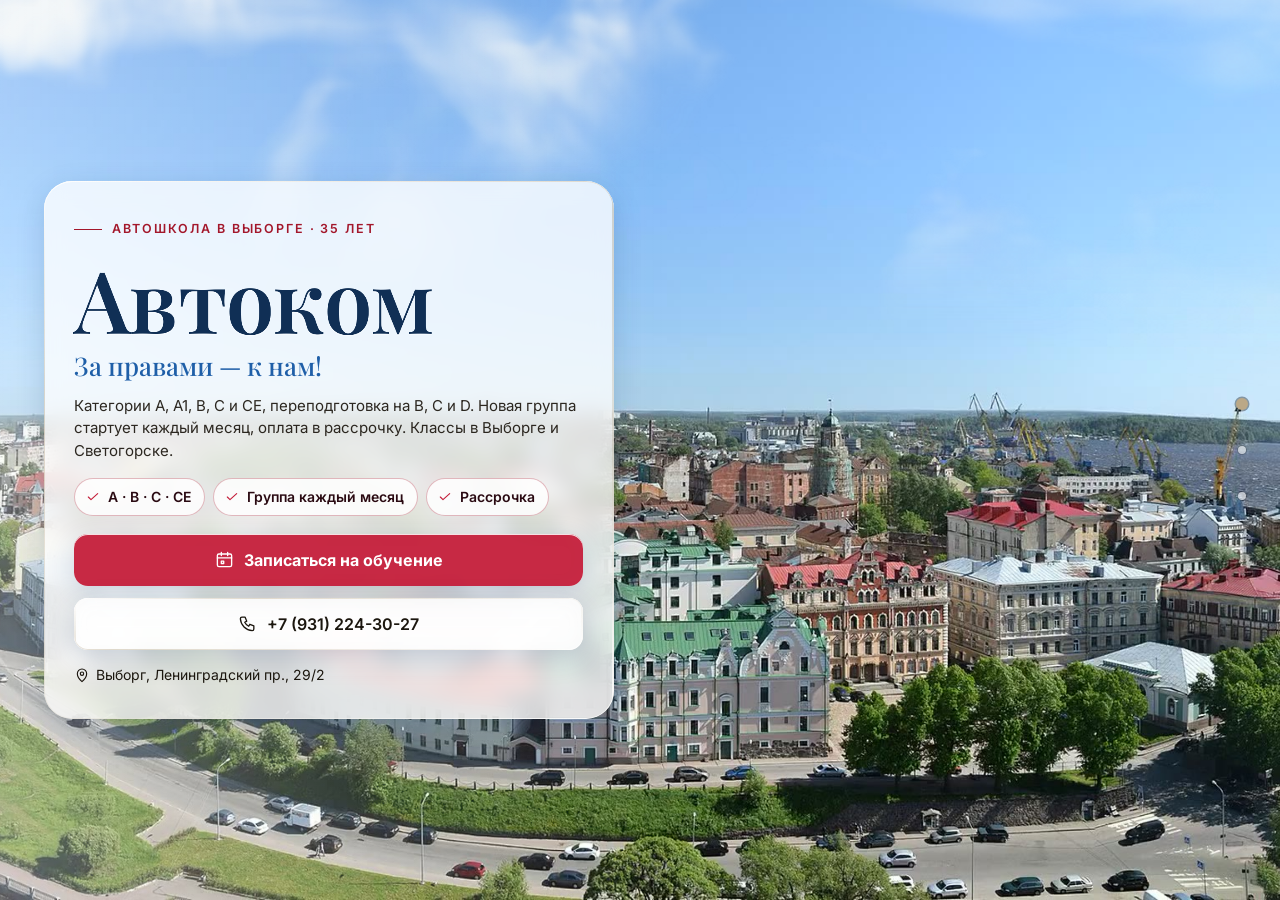
==== index.html @ f61b4cee "Автошкола «Автоком»: этап 1 — главная, цены, контакты (яркая версия)" ====
<!DOCTYPE html>
<html lang="ru" data-theme="light">
<head>
<meta charset="utf-8">
<meta name="viewport" content="width=device-width, initial-scale=1, viewport-fit=cover">
<title>Автошкола «Автоком» в Выборге — права категорий A, B, C, CE, Ленинградский пр., 29/2</title>
<meta name="description" content="Автошкола «Автоком», Выборг и Светогорск: категории A, A1, B, C, CE и переподготовка на B, C и D. Категория B — 40 500 ₽, механика или автомат. Новая группа каждый месяц, рассрочка. Телефон +7 (931) 224-30-27.">
<meta name="robots" content="noindex, nofollow, noarchive">
<meta name="geo.region" content="RU-SPE">
<meta name="geo.placename" content="Санкт-Петербург">
<meta name="geo.position" content="59.8944504;30.4585142">
<meta name="ICBM" content="59.8944504, 30.4585142">
<meta property="og:type" content="website">
<meta property="og:locale" content="ru_RU">
<meta property="og:site_name" content="Автошкола «Автоком»">
<meta property="og:title" content="Автошкола «Автоком» в Выборге — права категорий A, B, C, CE, Ленинградский пр., 29/2">
<meta property="og:description" content="Автошкола «Автоком», Выборг и Светогорск: категории A, A1, B, C, CE и переподготовка на B, C и D. Категория B — 40 500 ₽, механика или автомат. Новая группа каждый месяц, рассрочка. Телефон +7 (931) 224-30-27.">
<meta name="twitter:card" content="summary_large_image">
<meta name="twitter:title" content="Автошкола «Автоком» в Выборге — права категорий A, B, C, CE, Ленинградский пр., 29/2">
<meta name="twitter:description" content="Автошкола «Автоком», Выборг и Светогорск: категории A, A1, B, C, CE и переподготовка на B, C и D. Категория B — 40 500 ₽, механика или автомат. Новая группа каждый месяц, рассрочка. Телефон +7 (931) 224-30-27.">
<meta name="theme-color" content="#fff2f4">
<link rel="icon" href="data:image/svg+xml,%3Csvg%20xmlns%3D%22http%3A//www.w3.org/2000/svg%22%20viewBox%3D%220%200%2064%2064%22%3E%3Crect%20width%3D%2264%22%20height%3D%2264%22%20rx%3D%2214%22%20fill%3D%22%231f5fa8%22/%3E%3Ccircle%20cx%3D%2232%22%20cy%3D%2232%22%20r%3D%2217%22%20fill%3D%22none%22%20stroke%3D%22%23fff%22%20stroke-width%3D%225%22/%3E%3Ccircle%20cx%3D%2232%22%20cy%3D%2232%22%20r%3D%225%22%20fill%3D%22%23ffc54d%22/%3E%3C/svg%3E">
<script>document.documentElement.classList.add('js');try{var _i=parseInt(localStorage.getItem('nb_fs2'),10),_f=[1,1.15,1.3,1.5][_i];if(_f)document.documentElement.style.setProperty('--fs',_f)}catch(e){}</script>
<style id="hero-timing">:root{--hero-d:1.2s}</style>
<link rel="preload" as="image" href="img/hero-poster.jpg" fetchpriority="high">
<!-- шрифты лежат внутри сайта: Google Fonts у российской аудитории режется -->
<style>
@font-face{font-family:'Inter';font-style:normal;font-weight:400;font-display:swap;src:url(assets/fonts/inter-400-cyrillic-ext.woff2) format('woff2');unicode-range:U+0460-052F, U+1C80-1C8A, U+20B4, U+2DE0-2DFF, U+A640-A69F, U+FE2E-FE2F}
@font-face{font-family:'Inter';font-style:normal;font-weight:400;font-display:swap;src:url(assets/fonts/inter-400-cyrillic.woff2) format('woff2');unicode-range:U+0301, U+0400-045F, U+0490-0491, U+04B0-04B1, U+2116}
@font-face{font-family:'Inter';font-style:normal;font-weight:400;font-display:swap;src:url(assets/fonts/inter-400-latin-ext.woff2) format('woff2');unicode-range:U+0100-02BA, U+02BD-02C5, U+02C7-02CC, U+02CE-02D7, U+02DD-02FF, U+0304, U+0308, U+0329, U+1D00-1DBF, U+1E00-1E9F, U+1EF2-1EFF, U+2020, U+20A0-20AB, U+20AD-20C0, U+2113, U+2C60-2C7F, U+A720-A7FF}
@font-face{font-family:'Inter';font-style:normal;font-weight:400;font-display:swap;src:url(assets/fonts/inter-400-latin.woff2) format('woff2');unicode-range:U+0000-00FF, U+0131, U+0152-0153, U+02BB-02BC, U+02C6, U+02DA, U+02DC, U+0304, U+0308, U+0329, U+2000-206F, U+20AC, U+2122, U+2191, U+2193, U+2212, U+2215, U+FEFF, U+FFFD}
@font-face{font-family:'Inter';font-style:normal;font-weight:500;font-display:swap;src:url(assets/fonts/inter-500-cyrillic-ext.woff2) format('woff2');unicode-range:U+0460-052F, U+1C80-1C8A, U+20B4, U+2DE0-2DFF, U+A640-A69F, U+FE2E-FE2F}
@font-face{font-family:'Inter';font-style:normal;font-weight:500;font-display:swap;src:url(assets/fonts/inter-500-cyrillic.woff2) format('woff2');unicode-range:U+0301, U+0400-045F, U+0490-0491, U+04B0-04B1, U+2116}
@font-face{font-family:'Inter';font-style:normal;font-weight:500;font-display:swap;src:url(assets/fonts/inter-500-latin-ext.woff2) format('woff2');unicode-range:U+0100-02BA, U+02BD-02C5, U+02C7-02CC, U+02CE-02D7, U+02DD-02FF, U+0304, U+0308, U+0329, U+1D00-1DBF, U+1E00-1E9F, U+1EF2-1EFF, U+2020, U+20A0-20AB, U+20AD-20C0, U+2113, U+2C60-2C7F, U+A720-A7FF}
@font-face{font-family:'Inter';font-style:normal;font-weight:500;font-display:swap;src:url(assets/fonts/inter-500-latin.woff2) format('woff2');unicode-range:U+0000-00FF, U+0131, U+0152-0153, U+02BB-02BC, U+02C6, U+02DA, U+02DC, U+0304, U+0308, U+0329, U+2000-206F, U+20AC, U+2122, U+2191, U+2193, U+2212, U+2215, U+FEFF, U+FFFD}
@font-face{font-family:'Inter';font-style:normal;font-weight:600;font-display:swap;src:url(assets/fonts/inter-600-cyrillic-ext.woff2) format('woff2');unicode-range:U+0460-052F, U+1C80-1C8A, U+20B4, U+2DE0-2DFF, U+A640-A69F, U+FE2E-FE2F}
@font-face{font-family:'Inter';font-style:normal;font-weight:600;font-display:swap;src:url(assets/fonts/inter-600-cyrillic.woff2) format('woff2');unicode-range:U+0301, U+0400-045F, U+0490-0491, U+04B0-04B1, U+2116}
@font-face{font-family:'Inter';font-style:normal;font-weight:600;font-display:swap;src:url(assets/fonts/inter-600-latin-ext.woff2) format('woff2');unicode-range:U+0100-02BA, U+02BD-02C5, U+02C7-02CC, U+02CE-02D7, U+02DD-02FF, U+0304, U+0308, U+0329, U+1D00-1DBF, U+1E00-1E9F, U+1EF2-1EFF, U+2020, U+20A0-20AB, U+20AD-20C0, U+2113, U+2C60-2C7F, U+A720-A7FF}
@font-face{font-family:'Inter';font-style:normal;font-weight:600;font-display:swap;src:url(assets/fonts/inter-600-latin.woff2) format('woff2');unicode-range:U+0000-00FF, U+0131, U+0152-0153, U+02BB-02BC, U+02C6, U+02DA, U+02DC, U+0304, U+0308, U+0329, U+2000-206F, U+20AC, U+2122, U+2191, U+2193, U+2212, U+2215, U+FEFF, U+FFFD}
@font-face{font-family:'Inter';font-style:normal;font-weight:700;font-display:swap;src:url(assets/fonts/inter-700-cyrillic-ext.woff2) format('woff2');unicode-range:U+0460-052F, U+1C80-1C8A, U+20B4, U+2DE0-2DFF, U+A640-A69F, U+FE2E-FE2F}
@font-face{font-family:'Inter';font-style:normal;font-weight:700;font-display:swap;src:url(assets/fonts/inter-700-cyrillic.woff2) format('woff2');unicode-range:U+0301, U+0400-045F, U+0490-0491, U+04B0-04B1, U+2116}
@font-face{font-family:'Inter';font-style:normal;font-weight:700;font-display:swap;src:url(assets/fonts/inter-700-latin-ext.woff2) format('woff2');unicode-range:U+0100-02BA, U+02BD-02C5, U+02C7-02CC, U+02CE-02D7, U+02DD-02FF, U+0304, U+0308, U+0329, U+1D00-1DBF, U+1E00-1E9F, U+1EF2-1EFF, U+2020, U+20A0-20AB, U+20AD-20C0, U+2113, U+2C60-2C7F, U+A720-A7FF}
@font-face{font-family:'Inter';font-style:normal;font-weight:700;font-display:swap;src:url(assets/fonts/inter-700-latin.woff2) format('woff2');unicode-range:U+0000-00FF, U+0131, U+0152-0153, U+02BB-02BC, U+02C6, U+02DA, U+02DC, U+0304, U+0308, U+0329, U+2000-206F, U+20AC, U+2122, U+2191, U+2193, U+2212, U+2215, U+FEFF, U+FFFD}
@font-face{font-family:'Playfair Display';font-style:normal;font-weight:500;font-display:swap;src:url(assets/fonts/playfair-display-500-cyrillic.woff2) format('woff2');unicode-range:U+0301, U+0400-045F, U+0490-0491, U+04B0-04B1, U+2116}
@font-face{font-family:'Playfair Display';font-style:normal;font-weight:500;font-display:swap;src:url(assets/fonts/playfair-display-500-latin-ext.woff2) format('woff2');unicode-range:U+0100-02BA, U+02BD-02C5, U+02C7-02CC, U+02CE-02D7, U+02DD-02FF, U+0304, U+0308, U+0329, U+1D00-1DBF, U+1E00-1E9F, U+1EF2-1EFF, U+2020, U+20A0-20AB, U+20AD-20C0, U+2113, U+2C60-2C7F, U+A720-A7FF}
@font-face{font-family:'Playfair Display';font-style:normal;font-weight:500;font-display:swap;src:url(assets/fonts/playfair-display-500-latin.woff2) format('woff2');unicode-range:U+0000-00FF, U+0131, U+0152-0153, U+02BB-02BC, U+02C6, U+02DA, U+02DC, U+0304, U+0308, U+0329, U+2000-206F, U+20AC, U+2122, U+2191, U+2193, U+2212, U+2215, U+FEFF, U+FFFD}
@font-face{font-family:'Playfair Display';font-style:normal;font-weight:600;font-display:swap;src:url(assets/fonts/playfair-display-600-cyrillic.woff2) format('woff2');unicode-range:U+0301, U+0400-045F, U+0490-0491, U+04B0-04B1, U+2116}
@font-face{font-family:'Playfair Display';font-style:normal;font-weight:600;font-display:swap;src:url(assets/fonts/playfair-display-600-latin-ext.woff2) format('woff2');unicode-range:U+0100-02BA, U+02BD-02C5, U+02C7-02CC, U+02CE-02D7, U+02DD-02FF, U+0304, U+0308, U+0329, U+1D00-1DBF, U+1E00-1E9F, U+1EF2-1EFF, U+2020, U+20A0-20AB, U+20AD-20C0, U+2113, U+2C60-2C7F, U+A720-A7FF}
@font-face{font-family:'Playfair Display';font-style:normal;font-weight:600;font-display:swap;src:url(assets/fonts/playfair-display-600-latin.woff2) format('woff2');unicode-range:U+0000-00FF, U+0131, U+0152-0153, U+02BB-02BC, U+02C6, U+02DA, U+02DC, U+0304, U+0308, U+0329, U+2000-206F, U+20AC, U+2122, U+2191, U+2193, U+2212, U+2215, U+FEFF, U+FFFD}
/* ===== Notary site — generator stylesheet (light warm base, dark theme by toggle) ===== */
:root{
  --p100:#665230; --p90:#97825e; --p80:#bba887; --p70:#c2b9a9; --p50:#dad5ce; --p40:#e0dedb;
  --p30:#eeece9; --p20:#f1f1f0; --p10:#f8f8f8; --n100:#0e0f11; --n90:#3c404b; --n10:#fff;

  --bg:var(--p10); --bg2:var(--p20); --bg3:var(--p30); --card:var(--n10); --text:var(--n100); --muted:var(--n90);
  --line:var(--p50); --line2:var(--p40); --accent:var(--p90); --accent-d:var(--p100); --accent-l:var(--p80); --accent-soft:var(--p30);
  --on-accent:#fff; --shadow:0 1px 10px rgba(51,51,51,.10); --shadow-lg:0 12px 40px rgba(30,24,10,.14);
  --hero-ov1:rgba(14,15,17,.72); --hero-ov2:rgba(14,15,17,.30); --sec-ov:rgba(248,248,248,.72);
  --ok:#2e8b57; --bad:#b4453b;
  /* те же цвета составляющими: rgba() понимают все браузеры, color-mix() — нет */
  --bg-rgb:248,248,248; --card-rgb:255,255,255; --accent-rgb:151,130,94; --ok-rgb:46,139,87;

  --zc:var(--fs); --fs:1; --vwu:calc(1vw / var(--fs)); --vhu:calc(1vh / var(--fs));   /* масштаб текста (А−/А+) и «честные» vw/vh под ним */
  --hdr-h:68px; --bar-h:70px; --vh:calc(100*var(--vhu)); --gap:24px; --radius:14px; --radius-s:10px;
  --font:"Inter",Tahoma,Arial,sans-serif; --serif:"Playfair Display",Georgia,"Times New Roman",serif;
  --ease:cubic-bezier(.65,.05,.36,1); --speed:520ms;
}
html[data-theme="dark"]{
  --bg:#17150f; --bg2:#1d1a13; --bg3:#252117; --card:#221e15; --text:#f1ebdf; --muted:#b9ae98;
  --line:#3a3325; --line2:#2f2a1e; --accent:#c9b17f; --accent-d:#e0cf9f; --accent-l:#8d7b58; --accent-soft:#2a251a;
  --on-accent:#17150f; --shadow:0 1px 12px rgba(0,0,0,.45); --shadow-lg:0 14px 40px rgba(0,0,0,.55);
  --hero-ov1:rgba(10,9,6,.80); --hero-ov2:rgba(10,9,6,.40); --sec-ov:rgba(16,15,12,.76);
  --bg-rgb:23,21,15; --card-rgb:34,30,21; --accent-rgb:201,177,127;
}

*,*::before,*::after{box-sizing:border-box}
/* А−/А+: весь сайт — шапка, плашки, меню, формы, окна — растёт пропорционально, как при увеличении масштаба в браузере */
html{-webkit-text-size-adjust:100%;scroll-behavior:auto;zoom:var(--fs,1)}
html,body{height:100%;margin:0;overflow:hidden;background:var(--bg);color:var(--text);
  font-family:var(--font);font-size:16px;line-height:1.55;-webkit-font-smoothing:antialiased}
body{overscroll-behavior:none;position:relative}
a{color:inherit;text-decoration:none}
img{display:block;max-width:100%}
button{font:inherit;color:inherit;background:none;border:0;padding:0;cursor:pointer}
input,select,textarea{font:inherit;color:inherit}
h1,h2,h3,h4,p{margin:0}
ul{margin:0;padding:0;list-style:none}
svg{display:block}
.ico{width:22px;height:22px;stroke:currentColor;fill:none;stroke-width:1.7;stroke-linecap:round;stroke-linejoin:round;flex:none}
.vh{position:absolute!important;width:1px;height:1px;overflow:hidden;clip:rect(0 0 0 0);white-space:nowrap}

/* ---------- typography helpers ---------- */
.kicker{display:inline-flex;align-items:center;gap:10px;font-size:13px;font-weight:600;letter-spacing:.14em;text-transform:uppercase;color:var(--accent)}
.kicker::before{content:"";width:28px;height:1px;background:var(--accent)}
.h2{font-size:clamp(26px,calc(3.2*var(--vwu,1vw)),40px);font-weight:600;letter-spacing:-.02em;line-height:1.12;margin-top:10px}
.lead{color:var(--muted);font-size:17px;max-width:640px;margin-top:12px}
.sec-head{margin-bottom:28px}
#contacts .sec-head{margin-bottom:18px}

/* ---------- buttons ---------- */
.btn{display:inline-flex;align-items:center;justify-content:center;gap:10px;min-height:48px;padding:0 22px;border-radius:999px;
  font-weight:600;font-size:15px;line-height:1;border:1.5px solid transparent;transition:background .25s,color .25s,border-color .25s,transform .2s,box-shadow .25s;white-space:nowrap}
.btn:active{transform:translateY(1px)}
.btn-primary{background:var(--accent-d);color:var(--on-accent);border-color:var(--accent-d)}
.btn-primary:hover{background:var(--accent);border-color:var(--accent);color:#fff}
html[data-theme="dark"] .btn-primary:hover{color:#17150f}
.btn-ghost{border-color:var(--line);color:var(--text);background:var(--card)}
.btn-ghost:hover{border-color:var(--accent);color:var(--accent-d)}
.btn-light{background:rgba(255,255,255,.14);color:#fff;border-color:rgba(255,255,255,.55);backdrop-filter:blur(6px)}
.btn-light:hover{background:#fff;color:var(--n100)}
.btn-white{background:#fff;color:var(--n100);border-color:#fff}
.btn-white:hover{background:var(--p30);border-color:var(--p30)}
.btn .ico{width:18px;height:18px}
.btn-sm{min-height:44px;padding:0 16px;font-size:14px}

/* ---------- header ---------- */
.hdr{position:fixed;top:0;left:0;right:0;height:var(--hdr-h);z-index:200;display:flex;align-items:center;
  zoom:calc(1 / var(--zc,1)); --vwu:1vw; --vhu:1vh;   /* А−/А+ шапку не трогают: она всегда как при 100 % (страница в zoom, шапка — встречный zoom) */
  background:rgba(var(--bg-rgb),.88);backdrop-filter:blur(12px);-webkit-backdrop-filter:blur(12px);
  border-bottom:1px solid var(--line2);transition:background .3s}
.hdr-in{width:100%;max-width:1280px;margin:0 auto;padding:0 28px;display:flex;align-items:center;gap:24px}
.brand{display:flex;align-items:center;gap:12px;min-width:0;min-height:44px}
.mono-img{object-fit:contain;background:#fff;padding:2px;box-sizing:border-box}
.mono{width:42px;height:42px;border-radius:12px;background:var(--accent-d);color:var(--on-accent);display:grid;place-items:center;
  font-family:var(--serif);font-size:20px;font-weight:600;flex:none;letter-spacing:.02em}
.brand-t{display:flex;flex-direction:column;line-height:1.15;min-width:0}
.brand-n{font-weight:600;font-size:15px;white-space:nowrap;overflow:hidden;text-overflow:ellipsis}
.brand-s{font-size:13px;color:var(--muted);white-space:nowrap;overflow:hidden;text-overflow:ellipsis}
.nav{display:flex;align-items:center;gap:4px;margin-left:auto}
.nav > li{position:relative}
.nav-a{display:inline-flex;align-items:center;gap:6px;min-height:44px;padding:10px 12px;border-radius:8px;font-size:14px;font-weight:500;color:var(--text);opacity:.8;transition:opacity .2s,background .2s}
.nav-a:hover,.nav-a.cur,.nav > li.open > .nav-a{opacity:1;background:var(--bg3)}
.nav-a .chev{width:14px;height:14px;transition:transform .25s}
.nav > li.open > .nav-a .chev{transform:rotate(180deg)}
.hdr-tools{display:flex;align-items:center;gap:6px;margin-left:8px}
.tool{width:44px;height:44px;border-radius:10px;display:grid;place-items:center;color:var(--text);opacity:.8;transition:background .2s,opacity .2s}
.tool:hover{background:var(--bg3);opacity:1}
.tool .ico{width:20px;height:20px}
.tool-lang{width:auto;padding:0 10px;gap:6px;font-size:13px;font-weight:600;letter-spacing:.04em;display:flex;align-items:center}
.lang-wrap{position:relative}
.lang-dd{position:absolute;right:0;top:calc(100% + 8px);background:var(--card);border:1px solid var(--line);border-radius:12px;box-shadow:var(--shadow-lg);
  padding:6px;min-width:190px;display:none;z-index:210}
.lang-wrap.open .lang-dd{display:block}
.lang-dd button,.lang-dd a{display:flex;width:100%;align-items:center;gap:10px;min-height:44px;padding:9px 12px;border-radius:8px;font-size:14px;text-align:left}
.lang-dd button:hover,.lang-dd a:hover{background:var(--bg3)}
.lang-dd button.cur,.lang-dd a.cur{color:var(--accent-d);font-weight:600}
.lang-dd b{font-size:13px;letter-spacing:.08em;width:26px;color:var(--muted)}
.hdr-book{margin-left:4px}
.burger{display:none}
.moon,.sun{display:none}
html[data-theme="dark"] .sun{display:block}
html:not([data-theme="dark"]) .moon{display:block}

/* mega menu */
.mega{position:absolute;left:50%;top:calc(100% + 10px);transform:translateX(-50%);width:min(980px,calc(calc(100*var(--vwu,1vw)) - 40px));
  background:var(--card);border:1px solid var(--line);border-radius:16px;box-shadow:var(--shadow-lg);padding:20px;display:none;z-index:210}
.nav > li.open > .mega{display:block}
.mega-head{display:flex;justify-content:space-between;align-items:baseline;gap:16px;padding:0 6px 14px;border-bottom:1px solid var(--line2);margin-bottom:12px}
.mega-head b{font-size:14px}
.mega-head span{font-size:13px;color:var(--muted)}
.mega-grid{display:grid;grid-template-columns:repeat(2,1fr);gap:4px}
.mega-it{display:flex;gap:12px;align-items:flex-start;padding:10px 12px;border-radius:10px;text-align:left;width:100%;transition:background .2s}
.mega-it:hover{background:var(--bg3)}
.mega-it .cic{width:38px;height:38px;border-radius:10px;background:var(--accent-soft);color:var(--accent-d);display:grid;place-items:center;flex:none}
.mega-it .cic .ico{width:20px;height:20px}
.mega-it b{display:block;font-size:14px;font-weight:600}
.mega-it small{display:block;font-size:13px;color:var(--muted);line-height:1.35;margin-top:2px}
.mega-it em{font-style:normal;font-size:13px;color:var(--accent);margin-top:3px;display:block}

/* mobile menu */
.mmenu{position:fixed;top:calc(var(--hdr-h) / var(--zc,1));left:0;right:0;bottom:var(--bar-h);z-index:190;background:var(--bg);overflow-y:auto;padding:14px 18px 30px;display:none}
.mmenu.open{display:block}
.mmenu a,.mmenu .macc > button{display:flex;align-items:center;justify-content:space-between;width:100%;padding:14px 6px;border-bottom:1px solid var(--line2);font-size:17px;font-weight:500;text-align:left}
.mmenu .macc > button .chev{width:18px;height:18px;transition:transform .25s}
.mmenu .macc.open > button .chev{transform:rotate(180deg)}
.mmenu .macc-list{display:none;padding:4px 0 8px}
.mmenu .macc.open .macc-list{display:block}
.mmenu .macc-list button{display:flex;align-items:center;gap:12px;width:100%;padding:11px 8px;border-radius:10px;text-align:left;font-size:15px}
.mmenu .macc-list button:hover{background:var(--bg3)}
.mmenu .macc-list .cic{width:32px;height:32px;border-radius:8px;background:var(--accent-soft);color:var(--accent-d);display:grid;place-items:center;flex:none}
.mmenu .macc-list .cic .ico{width:17px;height:17px}
.mmenu-foot{display:flex;flex-wrap:wrap;gap:8px;margin-top:18px}
.mmenu-foot .btn{flex:1}

/* ---------- full-page scroller ---------- */
.fp{position:relative;width:100%;height:var(--vh);overflow:hidden}
.fp-track{will-change:transform;transition:transform var(--speed) var(--ease)}
.fp-track.no-anim{transition:none}
.sec{position:relative;height:var(--vh);width:100%;overflow:hidden}
.sec-scroll{height:100%;overflow-y:auto;overflow-x:hidden;display:flex;flex-direction:column;
  padding:calc(var(--hdr-h) / var(--zc,1) + 20px) 28px calc(var(--bar-h) + 96px);-webkit-overflow-scrolling:touch;scrollbar-width:thin;scrollbar-color:var(--line) transparent}
.wrap{margin:auto;width:100%;max-width:1180px}
.sec-alt{background:var(--bg2)}

/* reveal animation */
.rv{opacity:0;transform:translateY(18px);transition:opacity .7s ease,transform .7s ease;transition-delay:calc(var(--i,0) * 90ms)}
.sec.active .rv{opacity:1;transform:none}

/* side dots */
.dots{position:fixed;right:16px;top:50%;transform:translateY(-50%);z-index:150;display:flex;flex-direction:column;gap:2px}
.dots button{position:relative;width:44px;height:44px;display:grid;place-items:center}
.dots button::after{content:"";width:8px;height:8px;border-radius:50%;background:var(--muted);opacity:.45;transition:transform .25s,opacity .25s,background .25s}
.dots button:hover::after{opacity:.9}
.dots button.cur::after{background:var(--accent);opacity:1;transform:scale(1.5)}
.dots button span{position:absolute;right:32px;top:50%;transform:translateY(-50%) translateX(6px);background:var(--n100);color:#fff;font-size:13px;
  padding:5px 10px;border-radius:6px;white-space:nowrap;opacity:0;pointer-events:none;transition:opacity .2s,transform .2s}
.dots button:hover span{opacity:1;transform:translateY(-50%)}
.sec-hero ~ .dots{color:#fff}
body[data-sec="0"] .dots button::after{background:#fff}
body[data-sec="0"] .dots button.cur::after{background:var(--p80)}

.sec:not(.sec-hero) .sec-scroll{position:relative;z-index:1}

.status{display:inline-flex;align-items:center;gap:8px;padding:8px 14px 8px 10px;border-radius:999px;background:rgba(255,255,255,.12);border:1px solid rgba(255,255,255,.28);font-size:13px;backdrop-filter:blur(6px)}
.status i{width:9px;height:9px;border-radius:50%;background:#7bd389;box-shadow:0 0 0 3px rgba(123,211,137,.28)}
.status.closed i{background:#f08a7e;box-shadow:0 0 0 3px rgba(240,138,126,.28)}
.status.soon i{background:#f0c674;box-shadow:0 0 0 3px rgba(240,198,116,.28)}
.status span{opacity:.85}
.addr-link{display:inline-flex;align-items:center;gap:6px;border-bottom:1px solid currentColor;padding:13px 0 14px;margin:-13px 0 -14px;transition:color .2s}
.addr-link:hover{color:var(--accent)}
.addr-link .ico{width:16px;height:16px}

/* ---------- services ---------- */
.svc-grid{display:grid;grid-template-columns:repeat(5,1fr);gap:14px}
.svc{display:flex;flex-direction:column;align-items:flex-start;gap:10px;padding:18px 16px 16px;border-radius:var(--radius);background:var(--card);border:1px solid var(--line2);
  text-align:left;min-height:170px;transition:transform .25s,box-shadow .25s,border-color .25s;position:relative}
.svc:hover{transform:translateY(-3px);box-shadow:var(--shadow-lg);border-color:var(--accent-l)}
.svc .cic{width:44px;height:44px;border-radius:12px;background:var(--accent-soft);color:var(--accent-d);display:grid;place-items:center}
.svc b{font-size:15px;font-weight:600;line-height:1.3}
.svc small{font-size:13px;color:var(--muted);line-height:1.35}
.svc em{font-style:normal;font-size:13px;color:var(--accent);margin-top:auto;padding-top:6px;display:inline-flex;align-items:center;gap:4px}
.svc em .ico{width:12px;height:12px}

/* ---------- about ---------- */
.about{display:grid;grid-template-columns:1.15fr .85fr;gap:48px;align-items:start}
.about-txt p{color:var(--muted);margin-top:14px;font-size:16px}
.about-txt p:first-of-type{color:var(--text)}
.quote{margin-top:22px;padding:16px 20px;border-left:3px solid var(--accent);background:var(--card);border-radius:0 12px 12px 0;font-family:var(--serif);font-size:18px;line-height:1.45;color:var(--text)}
.creds{display:grid;gap:10px}
.cred{display:flex;gap:14px;align-items:center;padding:14px 16px;border-radius:12px;background:var(--card);border:1px solid var(--line2)}
.cred .cic{width:40px;height:40px;border-radius:10px;background:var(--accent-soft);color:var(--accent-d);display:grid;place-items:center;flex:none}
.cred .cic .ico{width:20px;height:20px}
.cred small{display:block;font-size:13px;color:var(--muted);text-transform:uppercase;letter-spacing:.06em}
.cred b{display:block;font-size:15px;font-weight:600;line-height:1.3}
.chips{display:flex;flex-wrap:wrap;gap:8px;margin-top:16px}
.chips li{padding:8px 14px;border-radius:999px;border:1px solid var(--accent-l);color:var(--accent-d);font-size:13.5px;font-weight:500;background:var(--card)}
.strong-lbl{margin-top:22px;font-size:13px;text-transform:uppercase;letter-spacing:.1em;color:var(--muted)}

/* ---------- how ---------- */
.steps{display:grid;grid-template-columns:repeat(5,1fr);gap:16px;position:relative;margin-top:14px}
.steps::before{content:"";position:absolute;left:8%;right:8%;top:30px;height:1px;background:var(--line)}
.step{position:relative;padding:0 8px}
.step-n{width:60px;height:60px;border-radius:50%;background:var(--card);border:1.5px solid var(--accent-l);color:var(--accent-d);display:grid;place-items:center;
  font-family:var(--serif);font-size:24px;font-weight:600;position:relative;z-index:1;transition:background .4s,color .4s}
.sec.active .step-n{animation:pop .6s var(--ease) both;animation-delay:calc(var(--i) * 140ms + 150ms)}
@keyframes pop{0%{transform:scale(.6);opacity:0}60%{transform:scale(1.08);opacity:1}100%{transform:scale(1)}}
.step b{display:block;margin-top:16px;font-size:17px;font-weight:600}
.step p{color:var(--muted);font-size:14.5px;margin-top:6px}

/* ---------- reviews ---------- */
.reviews{display:grid;grid-template-columns:300px 1fr;gap:28px;align-items:start}
.rsum{background:var(--card);border:1px solid var(--line2);border-radius:var(--radius);padding:26px 24px;text-align:center}
.rsum .big{font-family:var(--serif);font-size:64px;line-height:1;font-weight:500;color:var(--accent-d)}
.stars{display:inline-flex;gap:3px;--fill:100%}
.stars svg{width:20px;height:20px}
.stars .st{fill:var(--line);stroke:none}
.stars .st.on{fill:#e7b73b}
.stars .st.half{fill:url(#halfgrad)}
.rsum .stars{margin-top:8px}
.rsum p{color:var(--muted);font-size:13.5px;margin-top:10px;line-height:1.4}
.rsum .btn{margin-top:16px;width:100%}
.rsum .gis{display:block;margin:10px 0 -14px;padding:14px 0;font-size:13px;color:var(--accent-d);text-decoration:underline;text-underline-offset:3px}
.rgrid{display:grid;grid-template-columns:repeat(2,1fr);gap:14px}
.rev{background:var(--card);border:1px solid var(--line2);border-radius:var(--radius);padding:20px;display:flex;flex-direction:column;gap:10px}
.rev .stars svg{width:15px;height:15px}
.rev p{font-size:14.5px;line-height:1.5;flex:1}
.rev p::before{content:"“";font-family:var(--serif);color:var(--accent);font-size:22px;line-height:0;margin-right:4px;vertical-align:-6px}
.rev-meta{display:flex;flex-wrap:wrap;justify-content:space-between;gap:4px 10px;align-items:baseline;font-size:13px;color:var(--muted)}
.rev-meta b{color:var(--text);font-weight:600}
.rev-src{display:inline-flex;align-items:center;gap:5px;white-space:nowrap;margin-left:auto}
.rev-src i{width:6px;height:6px;border-radius:50%;background:var(--accent)}
.rev-sample{color:var(--muted);font-style:italic;opacity:.85}
.rev-real{color:var(--accent-d);font-weight:600}
.rev-real i{background:var(--ok)}
.rev-is-real{border-color:var(--accent-l)}
.demo-note{margin-top:14px;max-width:760px;font-size:13.5px;line-height:1.45;color:var(--muted);background:var(--accent-soft);
  border-left:3px solid var(--accent);border-radius:0 8px 8px 0;padding:8px 12px}
.rnote{margin-top:14px;font-size:13px;color:var(--muted)}

/* ---------- faq ---------- */
.faq{display:grid;grid-template-columns:1fr 1fr;gap:0 32px;align-items:start}
.faq-col{display:flex;flex-direction:column}
.fq{border-bottom:1px solid var(--line)}
.fq > button{display:flex;width:100%;align-items:center;justify-content:space-between;gap:16px;min-height:44px;padding:16px 4px;text-align:left;font-weight:600;font-size:15.5px;line-height:1.35}
.fq > button .pl{width:26px;height:26px;border-radius:50%;border:1px solid var(--line);display:grid;place-items:center;flex:none;color:var(--accent-d);transition:transform .3s,background .3s}
.fq > button .pl .ico{width:14px;height:14px}
.fq.open > button .pl{transform:rotate(45deg);background:var(--accent-soft)}
.fq-a{display:grid;grid-template-rows:0fr;transition:grid-template-rows .35s var(--ease)}
.fq.open .fq-a{grid-template-rows:1fr}
.fq-a > div{overflow:hidden}
.fq-a p{color:var(--muted);font-size:14.5px;padding:0 4px 16px;line-height:1.55}
.fq-a .faq-note{font-size:13px;color:var(--accent-d);padding-bottom:6px}
.fq-a .faq-note:empty{display:none}

/* ---------- contacts ---------- */
.contacts{display:grid;grid-template-columns:1fr 1.05fr 1fr;gap:18px;align-items:stretch}
.contacts .cbox{padding:16px 18px}
.cbox{background:var(--card);border:1px solid var(--line2);border-radius:var(--radius);padding:20px}
.cl{display:grid;gap:12px}
.cl li{display:flex;gap:12px;align-items:flex-start}
.cl .cic{width:36px;height:36px;border-radius:10px;background:var(--accent-soft);color:var(--accent-d);display:grid;place-items:center;flex:none}
.cl .cic .ico{width:18px;height:18px}
.cl small{display:block;font-size:13px;color:var(--muted);text-transform:uppercase;letter-spacing:.06em}
.cl b{display:block;font-weight:500;font-size:15px;line-height:1.4}
.cl a.tel,.cl a.mail{display:block;padding:14px 0;margin:-14px 0}
.cl a.tel:hover,.cl a.mail:hover{color:var(--accent-d)}
.hours-link{display:inline-block;font-size:13px;color:var(--accent-d);text-decoration:underline;text-underline-offset:3px;padding:14px 0;margin:-14px 0}
.cl .msgs{display:flex;gap:8px;margin-top:4px;flex-wrap:wrap}
.cl .msgs a{display:inline-flex;align-items:center;gap:6px;padding:6px 10px;border-radius:8px;border:1px solid var(--line);font-size:13px;min-height:44px}
.cl .msgs a .ico{width:16px;height:16px}
.mapbox{display:flex;flex-direction:column;gap:12px;padding:12px}
.map{flex:1;min-height:280px;border-radius:10px;overflow:hidden;border:1px solid var(--line);background:var(--bg3);position:relative}
.map iframe{width:100%;height:100%;border:0;position:absolute;inset:0}
.map-actions{display:flex;gap:8px;flex-wrap:wrap}
.map-actions .btn{flex:1;min-height:44px;font-size:14px;padding:0 12px}

/* form */
.form h3{font-size:19px;font-weight:600}
.form .fdesc{color:var(--muted);font-size:13.5px;margin-top:6px}
.fg{display:grid;gap:8px;margin-top:12px}
.f2{display:grid;grid-template-columns:1fr 1fr;gap:10px}
.fld{display:flex;flex-direction:column;gap:4px}
.fld label{font-size:13px;color:var(--muted);font-weight:500}
.fld input,.fld select,.fld textarea{width:100%;background:var(--bg);border:1px solid var(--line);border-radius:10px;padding:8px 12px;font-size:14px;transition:border-color .2s,box-shadow .2s;min-height:44px}
.fld textarea{min-height:48px;resize:vertical}
.fld input:focus,.fld select:focus,.fld textarea:focus{outline:0;border-color:var(--accent);box-shadow:0 0 0 3px rgba(var(--accent-rgb),.22)}
.fld.err input,.fld.err select{border-color:var(--bad)}
.ferr{font-size:13px;color:var(--bad);display:none}
.fld.err .ferr{display:block}
.fnote{font-size:13px;color:var(--muted);margin-top:8px;line-height:1.4}
.fok{display:none;margin-top:10px;padding:10px 12px;border-radius:10px;background:rgba(var(--ok-rgb),.12);color:var(--ok);font-size:13.5px}
.fok.show{display:block}

.foot{margin-top:18px;padding-top:12px;padding-left:250px;flex-wrap:nowrap;align-items:flex-start;border-top:1px solid var(--line2);display:flex;justify-content:space-between;gap:16px;flex-wrap:wrap;font-size:13px;color:var(--muted)}
.foot p{max-width:none}
.foot .fl{white-space:nowrap;flex:none}
.foot .fl a{margin-left:14px;padding:14px 0;margin-top:-14px;margin-bottom:-14px;display:inline-block;min-width:44px;text-align:center;text-decoration:underline;text-underline-offset:3px}

/* ---------- bottom bar ---------- */
.bar{position:fixed;inset:auto 0 0;z-index:300;background:var(--card);box-shadow:0 -1px 10px rgba(51,51,51,.1);border-top:1px solid var(--line2);
  padding:6px 0;padding-bottom:calc(6px + env(safe-area-inset-bottom,0px))}
.bar-in{display:flex;justify-content:space-around;align-items:center;max-width:1080px;margin:0 auto}
.bi{display:flex;flex-direction:column;align-items:center;gap:5px;padding:8px 24px;border-radius:10px;font-size:13.5px;line-height:1;color:var(--text);opacity:.65;
  transition:opacity .3s,background .3s,color .3s;flex:1;max-width:190px;min-width:0}
.bi span{white-space:nowrap;max-width:100%;overflow:hidden;text-overflow:ellipsis}
.bi .ico{width:24px;height:24px}
.bi:hover{opacity:1;background:var(--bg3)}
.bi.cur{opacity:1;color:var(--accent-d)}


/* ---------- modals ---------- */
.modal{position:fixed;inset:0;z-index:400;background:rgba(14,15,17,.62);display:none;align-items:center;justify-content:center;padding:20px}
.modal.open{display:flex}
.mbox{background:var(--card);color:var(--text);border-radius:18px;width:100%;max-width:560px;max-height:min(calc(86*var(--vhu,1vh)),860px);overflow:auto;padding:26px 26px 22px;position:relative;box-shadow:var(--shadow-lg);
  animation:mup .3s var(--ease)}
@keyframes mup{from{opacity:0;transform:translateY(16px) scale(.98)}to{opacity:1;transform:none}}
.mbox-lg{max-width:760px}
.mclose{position:absolute;top:12px;right:12px;width:44px;height:44px;border-radius:50%;display:grid;place-items:center;color:var(--muted)}
.mclose:hover{background:var(--bg3);color:var(--text)}
.mbox h3{font-size:22px;font-weight:600;padding-right:36px}
.mbox .msub{color:var(--muted);font-size:14px;margin-top:4px}
.hours-t{width:100%;border-collapse:collapse;margin-top:16px;font-size:15px}
.hours-t td{padding:9px 6px;border-bottom:1px solid var(--line2)}
.hours-t td:last-child{text-align:right;font-weight:500;white-space:nowrap}
.hours-t tr.today td{color:var(--accent-d);font-weight:600}
.hours-t tr.today td:first-child::after{content:" · " attr(data-today);font-weight:400;font-size:13px;color:var(--muted)}
.hours-t tr.off td:last-child{color:var(--muted);font-weight:400}
.mnote{margin-top:14px;padding:12px 14px;border-radius:10px;background:var(--bg2);font-size:13.5px;color:var(--muted)}
.mnote b{display:block;color:var(--text);margin-bottom:3px;font-size:13px}
.mcontacts{display:flex;flex-wrap:wrap;gap:8px;margin-top:14px}
.mcontacts a{display:inline-flex;align-items:center;gap:7px;min-height:44px;padding:9px 13px;border-radius:10px;border:1px solid var(--line);font-size:13.5px}
.mcontacts a .ico{width:16px;height:16px}
.mcontacts a:hover{border-color:var(--accent)}
/* способы записи: позвонить, написать на почту, заказать обратный звонок */
.bk-opts{display:grid;gap:10px;margin-top:14px}
.bk-opt{display:flex;align-items:center;gap:14px;min-height:60px;padding:10px 16px;border-radius:14px;border:1px solid var(--line);background:var(--bg3);color:var(--text);font-size:16px;font-weight:600;text-align:left;text-decoration:none;transition:border-color .2s,background .2s}
.bk-opt:hover{border-color:var(--accent);background:var(--accent-soft)}
.bk-opt .ico{width:24px;height:24px;color:var(--accent-d);flex:none}
.bk-opt small{display:block;font-weight:400;font-size:13px;color:var(--muted);margin-top:1px}
.mbox-book{max-width:440px}
/* оплата значками, подпись у общего телефона */
.pay-pills{display:flex;flex-wrap:wrap;gap:6px;margin-top:5px}
.pay-pill{display:inline-flex;align-items:center;gap:6px;padding:4px 11px 4px 9px;border-radius:999px;border:1px solid var(--line);background:var(--bg3);font-size:13px;font-weight:600;line-height:1.3;white-space:nowrap}
.pay-pill .ico{width:15px;height:15px;color:var(--accent-d)}
.pay-pill.pay-logo{background:#fff;border-color:rgba(0,0,0,.12);padding:3px 11px;min-height:28px}
.pay-pill.pay-logo img{display:block;height:17px;width:auto}
.pay-pill.pay-logo img[src$="sbp.svg"]{height:20px}

.brand-t{display:flex;flex-direction:column;justify-content:center;gap:2px;line-height:1.1;min-width:0}
.brand-s{display:block;font-size:10.5px;font-weight:600;letter-spacing:.16em;text-transform:uppercase;color:var(--muted);white-space:nowrap;overflow:visible;text-overflow:clip}
.brand-n{font-size:16px;font-weight:600;white-space:nowrap;overflow:visible;text-overflow:clip}
.nav-a{white-space:nowrap}
#navServices{position:static}
.mega{max-height:calc(calc(100*var(--vhu,1vh)) - var(--hdr-h) - 24px);overflow-y:auto;top:calc(100% + 6px);width:min(980px,calc(calc(100*var(--vwu,1vw)) - 32px))}
@media screen and (max-width:760px){.mega-grid{grid-template-columns:1fr}}
@media screen and (max-width:479px){.brand-t{display:flex}.brand-s{font-size:9px;letter-spacing:.14em}.brand-n{font-size:12.5px;white-space:normal;line-height:1.12}}
.bk-inline{grid-template-columns:repeat(3,1fr);gap:8px}
.bk-inline .bk-opt{flex-direction:column;justify-content:center;gap:5px;min-height:76px;padding:9px 6px;font-size:13.5px;text-align:center;line-height:1.2}
.bk-inline .bk-opt .ico{width:22px;height:22px}
.bk-inline .bk-opt small{display:none}
/* services modal */
.svc-list{margin-top:16px;display:grid;grid-template-columns:1fr 1fr;gap:6px}
.svc-list button{display:flex;gap:10px;align-items:center;width:100%;min-height:44px;text-align:left;padding:10px 12px;border-radius:10px;font-size:14px;line-height:1.35;border:1px solid var(--line2);background:var(--bg)}
.svc-list button:hover{border-color:var(--accent);background:var(--accent-soft)}
.svc-list button .ico{width:16px;height:16px;color:var(--accent);margin-top:2px}
.mhint{font-size:13px;color:var(--muted);margin-top:12px}
.mhead{display:flex;gap:14px;align-items:center;padding-right:36px}
.mhead .cic{width:48px;height:48px;border-radius:12px;background:var(--accent-soft);color:var(--accent-d);display:grid;place-items:center;flex:none}

/* ---------- responsive ---------- */
@media (max-width:1200px){
  .svc-grid{grid-template-columns:repeat(5,1fr)}
  .svc{min-height:160px;padding:14px}
  .svc small{display:none}
}
@media screen and (max-width:991px){
  :root{--hdr-h:62px}
  .nav,.hdr-book{display:none}
  .burger{display:grid}
  .hdr-in{padding:0 18px;gap:12px}
}
@media (max-width:991px){
  :root{--bar-h:64px}
  .sec-scroll{padding:calc(var(--hdr-h) / var(--zc,1) + 16px) 22px calc(var(--bar-h) + 96px)}
  .dots{right:8px;gap:8px}
  .dots button span{display:none}
  .svc-grid{grid-template-columns:repeat(3,1fr);gap:10px}
  .svc{min-height:0}
  .about{grid-template-columns:1fr;gap:22px}
  .steps{grid-template-columns:repeat(5,1fr);gap:10px}
  .step-n{width:48px;height:48px;font-size:20px}
  .step b{font-size:15px}.step p{font-size:13px}
  .reviews{grid-template-columns:1fr;gap:16px}
  .rsum{display:flex;align-items:center;gap:18px;text-align:left;padding:16px 18px}
  .rsum .big{font-size:44px}.rsum .stars{margin:0}.rsum p{margin:0;flex:1}.rsum .btn{margin:0;width:auto}.rsum .gis{display:none}
  .faq{grid-template-columns:1fr;gap:0}
  .contacts{grid-template-columns:1fr 1fr}
  .foot{padding-left:0}
  .contacts .form{grid-column:1 / -1}
  .map{min-height:240px}
  .bi{padding:10px 12px;font-size:13px}
}
@media (max-width:767px){
  :root{--bar-h:62px}
  .h2{font-size:26px}
  .lead{font-size:15px}
  .sec-head{margin-bottom:18px}
  .sec-scroll{padding-left:16px;padding-right:16px}
  .svc-grid{grid-template-columns:repeat(2,1fr);gap:10px}
  .svc{padding:12px;gap:8px}
  .svc .cic{width:36px;height:36px}
  .svc b{font-size:13.5px}
  .svc em{display:none}
  .steps{grid-template-columns:1fr;gap:12px}
  .steps::before{left:24px;right:auto;top:10px;bottom:10px;height:auto;width:1px}
  .step{display:grid;grid-template-columns:48px 1fr;gap:14px;align-items:start;padding:0}
  .step-n{grid-row:1 / span 2}
  .step b{margin-top:10px;grid-column:2}
  .step p{grid-column:2;margin-top:2px}
  .rgrid{display:flex;overflow-x:auto;gap:12px;scroll-snap-type:x mandatory;padding-bottom:8px;margin:0 -16px;padding-left:16px;padding-right:16px;scrollbar-width:none}
  .rgrid::-webkit-scrollbar{display:none}
  .rev{flex:0 0 82%;scroll-snap-align:start}
  .rsum{flex-wrap:wrap;gap:12px}
  .rsum p{flex-basis:100%}
  .contacts{grid-template-columns:1fr;gap:14px}
  .contacts .form{grid-column:auto}
  .cbox{padding:16px}
  .map{min-height:220px}
  .f2{grid-template-columns:1fr}
  .foot{flex-direction:column;gap:8px;padding-left:0}
  .bi{padding:8px 4px;font-size:13px;gap:4px}
  .bi .ico{width:22px;height:22px}
  .sec-scroll{padding-bottom:calc(var(--bar-h) + 66px)}
  .mmenu{padding-bottom:80px}
  .demo-note{font-size:13px;padding:7px 10px}
  .mbox{padding:22px 18px 18px;border-radius:16px}
  .svc-list{grid-template-columns:1fr}
  .dots{right:6px;gap:0}
  .dots button{width:44px;height:44px}
  .dots button::after{width:6px;height:6px}
}
@media screen and (max-width:479px){
  :root{--hdr-h:58px}
  .mono{width:36px;height:36px;font-size:17px;border-radius:10px}
  .brand-n{font-size:14px}
  /* тапы в шапке доведены до 44px (см. .tool ниже) — на самой узкой ширине
     текстовому названию рядом с логотипом уже не хватает места без обрезки,
     поэтому в шапке оставляем только логотип-ссылку */
  .tool{width:44px;height:44px}
  .tool-lang{padding:0 8px;width:auto}
  .tool-lang .ico{display:none}
}
@media (max-width:479px){
  :root{--bar-h:60px}
  .svc{padding:11px 10px}
  .svc b{font-size:13px}
  .bi{padding:6px 2px;font-size:13px;gap:4px;width:100%;max-width:none;letter-spacing:-.01em}
  .bi .ico{width:20px;height:20px}
  .bar{padding:5px 0}
  .cl b{font-size:14px}
}
@media (max-height:640px) and (min-width:768px){
  .svc{min-height:0}
}
@media (prefers-reduced-motion:reduce){
  .fp-track{transition-duration:0s}
  .rv{transition:none;opacity:1;transform:none}
}


/* пометка «демонстрационный проект» в подвале */
.foot-demo{margin-top:.5em;font-size:13px;line-height:1.45;opacity:.62}
.foot-demo a{padding:14px 0;margin:-14px 0;display:inline-block;min-width:44px;text-decoration:underline}

/* --- материалы конторы (перенесённый контент клиента) --- */
.info-links{display:flex;flex-wrap:wrap;gap:10px;justify-content:center;margin-top:26px}
.info-links .ilink{display:inline-flex;align-items:center;gap:8px;min-height:44px;padding:9px 16px;border-radius:999px;border:1px solid var(--line);background:var(--card);color:var(--text);font:inherit;font-size:14px;cursor:pointer;transition:background .2s,border-color .2s}
.info-links .ilink:hover{border-color:var(--accent-d);background:var(--bg-alt)}
.info-tabs{display:flex;flex-wrap:wrap;gap:8px;margin:14px 0 4px}
.info-tabs button{min-height:44px;padding:7px 13px;border-radius:999px;border:1px solid var(--line);background:transparent;color:var(--text);font:inherit;font-size:13px;cursor:pointer}
.info-tabs button[aria-selected="true"]{background:var(--accent-d);border-color:var(--accent-d);color:#fff}
.info-body{max-height:min(calc(56*var(--vhu,1vh)),520px);overflow:auto;margin-top:10px;padding-right:4px}
.info-note{font-size:13px;opacity:.7;margin:6px 0 10px}
.info-i{border-bottom:1px solid var(--line)}
.info-i > button{width:100%;display:flex;justify-content:space-between;align-items:center;gap:12px;padding:13px 2px;background:none;border:0;color:inherit;font:inherit;font-weight:600;text-align:left;cursor:pointer}
.info-i > button .pl{width:26px;height:26px;border-radius:50%;border:1px solid var(--line);display:grid;place-items:center;flex:none;color:var(--accent-d);transition:transform .3s,background .3s}
.info-i > button .pl .ico{width:14px;height:14px}
.info-i.open > button .pl{transform:rotate(45deg);background:var(--accent-soft)}
.info-i > div{display:none;padding:0 2px 14px;font-size:15px;line-height:1.62}
.info-i.open > div{display:block}
.info-i p{margin:0 0 10px}
.info-i h4{margin:14px 0 6px;font-size:15px}
.info-i ul{margin:0 0 10px;padding-left:20px}
.info-i li{margin:0 0 5px}
.info-i table{width:100%;border-collapse:collapse;margin:0 0 12px;font-size:14px}
.info-i th,.info-i td{border:1px solid var(--line);padding:7px 9px;text-align:left;vertical-align:top}
.info-f{display:inline-flex;align-items:center;gap:7px;margin:0 8px 8px 0;min-height:44px;padding:7px 12px;border:1px solid var(--line);border-radius:8px;font-size:13px;text-decoration:none;color:var(--accent-d)}
.info-src{display:block;font-size:13px;opacity:.55;margin-top:8px}

/* мобильный: экран должен помещаться целиком, без прокрутки внутри секции —
   поэтому убираем самое объёмное (встроенная карта заменяется кнопкой) и поджимаем формы */
@media (max-width:760px){
  .mapbox .map{display:none}
  .mapbox{padding:0;background:none;border:0}
  /* карточка со списком контактов на телефоне не нужна: адрес, телефон, часы —
     в нижней плашке; прячем её целиком, иначе остаётся пустая рамка */
  #contacts .cbox-info{display:none}
  .foot{padding-left:0;font-size:13px;gap:8px}
  .foot .fl{white-space:normal;flex:1 1 auto}
  .foot .fl a{margin:-14px 12px -14px 0;padding:14px 0;display:inline-block}
  .form .fld{margin-bottom:8px}
  .reviews .rev:nth-child(n+4){display:none}
  .creds .cred:nth-child(n+4){display:none}
  /* второстепенное на телефоне убираем: метро и оплата есть в модалке часов,
     язык и удобное время можно написать в комментарии */
  .cl li.li-metro,.cl li.li-payment{display:none}
  .fld-lang,.fld-time{display:none}
  .foot [data-i18n="foot_disclaimer"]{display:none}
  .foot{padding-top:10px;font-size:13px}
  #about .sec-head .lead,#contacts .sec-head .lead,.form .fnote{display:none}
  /* на телефоне адрес, часы и телефоны всегда под рукой в нижней плашке,
     поэтому на экране контактов оставляем форму и кнопки карты */
  #about .quote,#about .about-txt p:nth-of-type(3){display:none}
  .creds .cred:nth-child(n+3){display:none}
}

/* ---------- размер текста и режим для слабовидящих ---------- */
.tool-a span{font-weight:700;font-size:13px;line-height:1;letter-spacing:.01em}
#hcBtn[aria-pressed="true"]{border-color:var(--accent-d);color:var(--accent-d)}

html[data-hc="1"]{
  --bg:#000; --bg2:#000; --bg3:#000; --card:#000; --text:#fff; --muted:#fff;
  --line:#fff; --line2:#fff; --accent:#ffe14d; --accent-d:#ffe14d; --accent-l:#ffe14d;
  --accent-soft:#000; --on-accent:#000; --shadow:none; --shadow-lg:none;
  --hero-ov1:rgba(0,0,0,.9); --hero-ov2:rgba(0,0,0,.85); --sec-ov:rgba(0,0,0,.92);
  --bg-rgb:0,0,0; --card-rgb:0,0,0; --accent-rgb:255,225,77;
}
html[data-hc="1"] body{background:#000;color:#fff}
html[data-hc="1"] .sec-bg,html[data-hc="1"] .hero-bg,html[data-hc="1"] .sec-photo{display:none!important}
html[data-hc="1"] *{text-shadow:none!important;box-shadow:none!important;backdrop-filter:none!important}
html[data-hc="1"] .card,html[data-hc="1"] .tool,html[data-hc="1"] .btn,
html[data-hc="1"] .chip,html[data-hc="1"] .tag{border:2px solid #fff!important;background:#000!important;color:#fff!important}
html[data-hc="1"] .btn-primary{background:#ffe14d!important;color:#000!important;border-color:#ffe14d!important}
html[data-hc="1"] .btn-primary *{color:#000!important}
html[data-hc="1"] .sec-scroll :where(p,li,span,small,b,strong,h1,h2,h3,h4,td,th,div){color:#fff!important;opacity:1!important}
html[data-hc="1"] a:not(.btn):not(.nav-a){text-decoration:underline;color:#ffe14d!important}
html[data-hc="1"] :focus-visible{outline:3px solid #ffe14d;outline-offset:2px}

/* палец должен попадать и по ширине, не только по высоте — правило в самом
   конце файла, чтобы точно не быть перебитым медиа-запросами/темой выше */
.tool,.tool-lang,.brand{min-width:44px}

</style>
<link rel="stylesheet" href="css/etalon.css?v=20261112f">
<link rel="stylesheet" href="css/title-b.css?v=20261112f">
<link rel="stylesheet" href="css/nevo.css?v=20261112f">
<link rel="stylesheet" href="css/school.css?v=1">
<script type="application/ld+json">{"@context": "https://schema.org", "@type": "DrivingSchool", "name": "Автошкола «Автоком»", "telephone": "+7 (931) 224-30-27", "email": "avtokom.vbg@yandex.ru", "sameAs": [], "address": {"@type": "PostalAddress", "streetAddress": "Ленинградский пр., 29/2", "addressLocality": "Выборг", "addressCountry": "RU"}, "geo": {"@type": "GeoCoordinates", "latitude": 60.713673, "longitude": 28.749378}, "department": [{"@type": "DrivingSchool", "name": "Автошкола «Автоком» — Выборг", "telephone": "+7 (931) 224-30-27", "address": {"@type": "PostalAddress", "streetAddress": "Ленинградский пр., 29/2", "addressLocality": "Выборг", "addressCountry": "RU"}, "geo": {"@type": "GeoCoordinates", "latitude": 60.713673, "longitude": 28.749378}}, {"@type": "DrivingSchool", "name": "Автошкола «Автоком» — Светогорск", "telephone": "+7 (931) 224-30-27", "address": {"@type": "PostalAddress", "streetAddress": "ул. Лесная, 11А", "addressLocality": "Выборг", "addressCountry": "RU"}, "geo": {"@type": "GeoCoordinates", "latitude": 61.111692, "longitude": 28.872893}}], "hasOfferCatalog": {"@type": "OfferCatalog", "name": "Обучение вождению", "itemListElement": [{"@type": "Offer", "itemOffered": {"@type": "Course", "name": "A  — мотоцикл — Стоимость"}, "price": "26000", "priceCurrency": "RUB"}, {"@type": "Offer", "itemOffered": {"@type": "Course", "name": "A1  — лёгкий мотоцикл — Стоимость"}, "price": "23000", "priceCurrency": "RUB"}, {"@type": "Offer", "itemOffered": {"@type": "Course", "name": "B  — механика или автомат — Стоимость"}, "price": "40500", "priceCurrency": "RUB"}, {"@type": "Offer", "itemOffered": {"@type": "Course", "name": "C  — грузовой — Стоимость"}, "price": "43000", "priceCurrency": "RUB"}, {"@type": "Offer", "itemOffered": {"@type": "Course", "name": "CE  — с прицепом — Стоимость"}, "price": "32000", "priceCurrency": "RUB"}]}}</script>
</head>
<body data-sec="0">
<svg xmlns="http://www.w3.org/2000/svg" style="display:none" aria-hidden="true">
<!-- Font Awesome Free 5.13.0 by @fontawesome - https://fontawesome.com License - https://fontawesome.com/license/free (Icons: CC BY 4.0) --><symbol id="fa-wa" viewBox="0 0 448 512"><path fill="currentColor" stroke="none" d="M380.9 97.1C339 55.1 283.2 32 223.9 32c-122.4 0-222 99.6-222 222 0 39.1 10.2 77.3 29.6 111L0 480l117.7-30.9c32.4 17.7 68.9 27 106.1 27h.1c122.3 0 224.1-99.6 224.1-222 0-59.3-25.2-115-67.1-157zm-157 341.6c-33.2 0-65.7-8.9-94-25.7l-6.7-4-69.8 18.3L72 359.2l-4.4-7c-18.5-29.4-28.2-63.3-28.2-98.2 0-101.7 82.8-184.5 184.6-184.5 49.3 0 95.6 19.2 130.4 54.1 34.8 34.9 56.2 81.2 56.1 130.5 0 101.8-84.9 184.6-186.6 184.6zm101.2-138.2c-5.5-2.8-32.8-16.2-37.9-18-5.1-1.9-8.8-2.8-12.5 2.8-3.7 5.6-14.3 18-17.6 21.8-3.2 3.7-6.5 4.2-12 1.4-32.6-16.3-54-29.1-75.5-66-5.7-9.8 5.7-9.1 16.3-30.3 1.8-3.7.9-6.9-.5-9.7-1.4-2.8-12.5-30.1-17.1-41.2-4.5-10.8-9.1-9.3-12.5-9.5-3.2-.2-6.9-.2-10.6-.2-3.7 0-9.7 1.4-14.8 6.9-5.1 5.6-19.4 19-19.4 46.3 0 27.3 19.9 53.7 22.6 57.4 2.8 3.7 39.1 59.7 94.8 83.8 35.2 15.2 49 16.5 66.6 13.9 10.7-1.6 32.8-13.4 37.4-26.4 4.6-13 4.6-24.1 3.2-26.4-1.3-2.5-5-3.9-10.5-6.6z"/></symbol><symbol id="fa-tg" viewBox="0 0 448 512"><path fill="currentColor" stroke="none" d="M446.7 98.6l-67.6 318.8c-5.1 22.5-18.4 28.1-37.3 17.5l-103-75.9-49.7 47.8c-5.5 5.5-10.1 10.1-20.7 10.1l7.4-104.9 190.9-172.5c8.3-7.4-1.8-11.5-12.9-4.1L117.8 284 16.2 252.2c-22.1-6.9-22.5-22.1 4.6-32.7L418.2 66.4c18.4-6.9 34.5 4.1 28.5 32.2z"/></symbol><symbol id="fa-vk" viewBox="0 0 576 512"><path fill="currentColor" stroke="none" d="M545 117.7c3.7-12.5 0-21.7-17.8-21.7h-58.9c-15 0-21.9 7.9-25.6 16.7 0 0-30 73.1-72.4 120.5-13.7 13.7-20 18.1-27.5 18.1-3.7 0-9.4-4.4-9.4-16.9V117.7c0-15-4.2-21.7-16.6-21.7h-92.6c-9.4 0-15 7-15 13.5 0 14.2 21.2 17.5 23.4 57.5v86.8c0 19-3.4 22.5-10.9 22.5-20 0-68.6-73.4-97.4-157.4-5.8-16.3-11.5-22.9-26.6-22.9H38.8c-16.8 0-20.2 7.9-20.2 16.7 0 15.6 20 93.1 93.1 195.5C160.4 378.1 229 416 291.4 416c37.5 0 42.1-8.4 42.1-22.9 0-66.8-3.4-73.1 15.4-73.1 8.7 0 23.7 4.4 58.7 38.1 40 40 46.6 57.9 69 57.9h58.9c16.8 0 25.3-8.4 20.4-25-11.2-34.9-86.9-106.7-90.3-111.5-8.7-11.2-6.2-16.2 0-26.2.1-.1 72-101.3 79.4-135.6z"/></symbol>
<symbol id="ico-max" viewBox="0 0 24 24"><text x="12" y="15.6" text-anchor="middle" font-family="Arial,Helvetica,sans-serif" font-size="9.5" font-weight="700" fill="currentColor" stroke="none">max</text></symbol>
<symbol id="ico-home" viewBox="0 0 24 24"><path d="M3 11l9-8 9 8"/><path d="M5 10v10h14V10"/><path d="M10 20v-6h4v6"/></symbol>
<symbol id="ico-scroll" viewBox="0 0 24 24"><path d="M7 3h8l4 4v14H7z"/><path d="M15 3v4h4"/><path d="M10 12h6M10 16h6"/></symbol>
<symbol id="ico-heart" viewBox="0 0 24 24"><path d="M12 20s-7-4.4-7-10a4 4 0 0 1 7-2.5A4 4 0 0 1 19 10c0 5.6-7 10-7 10z"/></symbol>
<symbol id="ico-key" viewBox="0 0 24 24"><circle cx="8" cy="15" r="4"/><path d="M11 12l9-9M15 8l2 2M18 5l2 2"/></symbol>
<symbol id="ico-briefcase" viewBox="0 0 24 24"><rect x="3" y="7" width="18" height="13" rx="2"/><path d="M9 7V4h6v3M3 12h18"/></symbol>
<symbol id="ico-stamp" viewBox="0 0 24 24"><path d="M9 10V5a3 3 0 0 1 6 0v5"/><rect x="4" y="10" width="16" height="5" rx="1"/><path d="M7 15v4h10v-4"/></symbol>
<symbol id="ico-safe" viewBox="0 0 24 24"><rect x="3" y="4" width="18" height="16" rx="2"/><circle cx="12" cy="12" r="4"/><path d="M12 10v2l1.5 1.5M6 20v2M18 20v2"/></symbol>
<symbol id="ico-mail" viewBox="0 0 24 24"><rect x="3" y="5" width="18" height="14" rx="2"/><path d="M3 7l9 6 9-6"/></symbol>
<symbol id="ico-chip" viewBox="0 0 24 24"><rect x="6" y="6" width="12" height="12" rx="2"/><rect x="9" y="9" width="6" height="6"/><path d="M9 2v4M15 2v4M9 18v4M15 18v4M2 9h4M2 15h4M18 9h4M18 15h4"/></symbol>
<symbol id="ico-plus" viewBox="0 0 24 24"><circle cx="12" cy="12" r="9"/><path d="M12 8v8M8 12h8"/></symbol>
<symbol id="ico-plus-s" viewBox="0 0 24 24"><path d="M12 6v12M6 12h12"/></symbol>
<symbol id="ico-pin" viewBox="0 0 24 24"><path d="M12 22s7-6.2 7-12a7 7 0 0 0-14 0c0 5.8 7 12 7 12z"/><circle cx="12" cy="10" r="2.5"/></symbol>
<symbol id="ico-phone" viewBox="0 0 24 24"><path d="M5 4h4l2 5-2.5 1.5a11 11 0 0 0 5 5L15 13l5 2v4a2 2 0 0 1-2 2A16 16 0 0 1 3 6a2 2 0 0 1 2-2z"/></symbol>
<symbol id="ico-pen" viewBox="0 0 24 24"><path d="M4 20h4l10-10-4-4L4 16z"/><path d="M12.5 7.5l4 4"/></symbol>
<symbol id="ico-calendar" viewBox="0 0 24 24"><rect x="3" y="5" width="18" height="16" rx="2"/><path d="M3 10h18M8 3v4M16 3v4"/><path d="M8 14h3v3H8z"/></symbol>
<symbol id="ico-clock" viewBox="0 0 24 24"><circle cx="12" cy="12" r="9"/><path d="M12 7v5l3 2"/></symbol>
<symbol id="ico-telegram" viewBox="0 0 24 24"><path d="M21 4L3 11.5l6 2 2 6 3-4 5 3.5z"/><path d="M9 13.5l12-9.5"/></symbol>
<symbol id="ico-callback" viewBox="0 0 24 24"><path d="M5 4h4l2 5-2.5 1.5a11 11 0 0 0 5 5L15 13l5 2v4a2 2 0 0 1-2 2A16 16 0 0 1 3 6a2 2 0 0 1 2-2z"/><path d="M14.5 3.5h6v6M20.5 3.5l-6.5 6.5"/></symbol>
<symbol id="ico-metro" viewBox="0 0 24 24"><circle cx="12" cy="12" r="9"/><path d="M8 16V8l4 5 4-5v8"/></symbol>
<symbol id="ico-check" viewBox="0 0 24 24"><path d="M5 12l4 4L19 7"/></symbol>
<symbol id="ico-moon" viewBox="0 0 24 24"><path d="M20 14.5A8 8 0 0 1 9.5 4a8 8 0 1 0 10.5 10.5z"/></symbol>
<symbol id="ico-sun" viewBox="0 0 24 24"><circle cx="12" cy="12" r="4"/><path d="M12 2v2M12 20v2M2 12h2M20 12h2M4.9 4.9l1.4 1.4M17.7 17.7l1.4 1.4M4.9 19.1l1.4-1.4M17.7 6.3l1.4-1.4"/></symbol>
<symbol id="ico-globe" viewBox="0 0 24 24"><circle cx="12" cy="12" r="9"/><path d="M3 12h18M12 3a14 14 0 0 1 0 18M12 3a14 14 0 0 0 0 18"/></symbol>
<symbol id="ico-menu" viewBox="0 0 24 24"><path d="M4 7h16M4 12h16M4 17h16"/></symbol>
<symbol id="ico-x" viewBox="0 0 24 24"><path d="M6 6l12 12M18 6L6 18"/></symbol>
<symbol id="ico-chev" viewBox="0 0 24 24"><path d="M6 9l6 6 6-6"/></symbol>
<symbol id="ico-card" viewBox="0 0 24 24"><rect x="3" y="6" width="18" height="12" rx="2"/><path d="M3 10h18M7 15h4"/></symbol>
<symbol id="ico-cash" viewBox="0 0 24 24"><rect x="2.5" y="6" width="19" height="12" rx="2"/><circle cx="12" cy="12" r="2.6"/><path d="M6 12h.01M18 12h.01"/></symbol>
<symbol id="ico-shield" viewBox="0 0 24 24"><path d="M12 3l8 3v6c0 5-3.5 8-8 9-4.5-1-8-4-8-9V6z"/><path d="M9 12l2 2 4-4"/></symbol>
<symbol id="ico-hash" viewBox="0 0 24 24"><path d="M10 4L8 20M16 4l-2 16M4 9h17M3 15h17"/></symbol>
<symbol id="ico-users" viewBox="0 0 24 24"><circle cx="9" cy="8" r="3.5"/><path d="M2.5 20a6.5 6.5 0 0 1 13 0"/><circle cx="17" cy="9" r="2.5"/><path d="M15.5 14.5a5 5 0 0 1 6 5"/></symbol>
<symbol id="ico-award" viewBox="0 0 24 24"><circle cx="12" cy="9" r="6"/><path d="M8.5 14L7 22l5-3 5 3-1.5-8"/></symbol>
<symbol id="ico-route" viewBox="0 0 24 24"><circle cx="6" cy="18" r="2.5"/><circle cx="18" cy="6" r="2.5"/><path d="M8.5 18H14a3 3 0 0 0 0-6h-4a3 3 0 0 1 0-6h5.5"/></symbol>
<symbol id="ico-arrow" viewBox="0 0 24 24"><path d="M5 12h14M13 6l6 6-6 6"/></symbol>
<symbol id="ico-ext" viewBox="0 0 24 24"><path d="M14 4h6v6M20 4l-9 9"/><path d="M19 14v5a1 1 0 0 1-1 1H5a1 1 0 0 1-1-1V6a1 1 0 0 1 1-1h5"/></symbol>
<symbol id="ico-send" viewBox="0 0 24 24"><path d="M21 3L10 14"/><path d="M21 3l-7 18-4-7-7-4z"/></symbol>
<symbol id="ico-vk" viewBox="0 0 24 24"><rect x="3" y="3" width="18" height="18" rx="4"/><path d="M7 9c.5 4 2.5 6 5 6v-6m0 3c1.5 0 3-1.5 3-3m-3 3c1.5 0 3 1.5 3 3"/></symbol>
<symbol id="ico-copy" viewBox="0 0 24 24"><rect x="9" y="9" width="11" height="11" rx="2"/><path d="M5 15V6a2 2 0 0 1 2-2h9"/></symbol>
<symbol id="ico-eye" viewBox="0 0 24 24"><path d="M2 12s3.8-6.5 10-6.5S22 12 22 12s-3.8 6.5-10 6.5S2 12 2 12Z"/><circle cx="12" cy="12" r="3"/></symbol>
</svg>

<!-- ===== шапка: на первом экране скрыта, закрепляется со второго ===== -->
<header class="hdr" id="hdr">
  <div class="hdr-in">
    <a class="brand" href="#home" data-go="home" aria-label="Автошкола «Автоком»">
      <span class="brand-t"><span class="brand-s">Автошкола</span><span class="brand-n">Автоком</span></span>
    </a>
    <ul class="nav" id="nav"><li><a class="nav-a" href="#home" data-go="home">Главная</a></li><li><a class="nav-a" href="#services" data-go="services">Цены</a></li><li><a class="nav-a" href="#contacts" data-go="contacts">Контакты</a></li><li><a class="nav-a" href="credits.html">О сайте</a></li></ul>
    <div class="hdr-tools">
      <div class="hdr-a11y" role="group" aria-label="Размер текста, контраст и тема">
        <button class="tool tool-a" id="fsDown" type="button" title="Мельче" aria-label="Мельче"><span>А−</span></button>
        <button class="tool tool-a" id="fsUp" type="button" title="Крупнее" aria-label="Крупнее"><span>А+</span></button>
        <button class="tool" id="hcBtn" type="button" title="Для слабовидящих" aria-label="Для слабовидящих" aria-pressed="false"><svg class="ico"><use href="#ico-eye"/></svg></button>
        <button class="tool" id="themeBtn" type="button" title="Тёмная / светлая тема" aria-label="Тёмная / светлая тема"><svg class="ico moon"><use href="#ico-moon"/></svg><svg class="ico sun"><use href="#ico-sun"/></svg></button>
      </div>
      <a class="btn btn-primary btn-sm hdr-book" href="#book" data-modal="bookModal">Записаться на обучение</a>
      <a class="hdr-tel" href="tel:+79312243027" aria-label="Позвонить +7 (931) 224-30-27"><svg class="ico"><use href="#ico-phone"/></svg><span>+7 (931) 224-30-27</span></a>
      <button class="tool burger" id="burger" type="button" aria-controls="mmenu" aria-expanded="false" aria-label="Меню"><svg class="ico"><use href="#ico-menu"/></svg></button>
    </div>
  </div>
</header>

<nav class="mmenu" id="mmenu" aria-label="Меню">
  <a href="#home" data-go="home"><span>Главная</span></a>
  <a href="#services" data-go="services"><span>Цены</span></a>
  <a href="#contacts" data-go="contacts"><span>Контакты</span></a>
  <a href="credits.html"><span>О сайте</span></a>
  <div class="mm-set">
    <div class="mm-tools" role="group" aria-label="Размер текста, контраст и тема"><button type="button" data-proxy="#fsDown" aria-label="Мельче"><span>А−</span></button><button type="button" data-proxy="#fsUp" aria-label="Крупнее"><span>А+</span></button><button type="button" data-proxy="#hcBtn" aria-label="Для слабовидящих"><svg class="ico"><use href="#ico-eye"/></svg></button><button type="button" data-proxy="#themeBtn" aria-label="Тёмная / светлая тема"><svg class="ico moon"><use href="#ico-moon"/></svg><svg class="ico sun"><use href="#ico-sun"/></svg></button></div>
  </div>
  <div class="mmenu-foot">
    <a class="btn btn-primary" href="#book" data-modal="bookModal">Записаться на обучение</a>
    <a class="btn btn-ghost" href="tel:+79312243027"><svg class="ico"><use href="#ico-phone"/></svg>+7 (931) 224-30-27</a>
  </div>
</nav>

<main class="fp" id="fp">
  <div class="fp-track" id="track">

<!-- 1. HOME -->
    <section class="sec sec-hero active" id="home" data-title="nav_home">
      <div class="hero-bg" aria-hidden="true">
        <video class="hero-video" id="heroVideo" autoplay muted loop playsinline preload="auto" poster="img/hero-poster.jpg" disablepictureinpicture tabindex="-1"></video>
        <script>(function(){var v=document.getElementById('heroVideo');if(!v)return;var c=navigator.connection;if((window.matchMedia&&matchMedia('(prefers-reduced-motion:reduce)').matches)||(c&&c.saveData)){v.removeAttribute('autoplay');return}v.src=(window.matchMedia&&matchMedia('(max-width:768px)').matches)?'img/hero-video-mobile.mp4':'img/hero-video.mp4'})();</script>
        <canvas class="hero-clouds" id="heroClouds"></canvas>
      </div>
      <div class="sec-scroll"><div class="wrap">
        <div class="hero hero-plq glass glow">
          <span class="kicker rv" style="--i:0">Автошкола в Выборге · 35 лет</span>
          <h1 class="hero-h1"><span class="hw" id="heroWord">Автоком</span><span class="hn rv" style="--i:1">За правами — к нам!</span></h1>
          <p class="hero-lead rv" style="--i:2">Категории A, A1, B, C и CE, переподготовка на B, C и D. Новая группа стартует каждый месяц, оплата в рассрочку. Классы в Выборге и Светогорске.</p>
          <ul class="hero-cats rv" style="--i:3" aria-label="Обучение"><li><svg class="ico"><use href="#ico-check"/></svg>A · B · C · CE</li><li><svg class="ico"><use href="#ico-check"/></svg>Группа каждый месяц</li><li><svg class="ico"><use href="#ico-check"/></svg>Рассрочка</li></ul>
          <div class="hero-cta rv" style="--i:4">
            <a class="btn btn-glass btn-book glass glow" href="#book" data-modal="bookModal"><svg class="ico"><use href="#ico-calendar"/></svg><span>Записаться на обучение</span></a>
            <a class="btn btn-glass btn-call glass glow" href="tel:+79312243027"><svg class="ico"><use href="#ico-phone"/></svg><span>+7 (931) 224-30-27</span></a>
          </div>
          <p class="hero-addr rv" style="--i:5"><a class="addr-link" href="#contacts" data-go="contacts"><svg class="ico"><use href="#ico-pin"/></svg>Выборг, Ленинградский пр., 29/2</a></p>
          
        </div>
      </div></div>
    </section>

<!-- services -->
    <section class="sec nk-sec" id="services" data-title="nav_services">
      <div class="sec-bg" aria-hidden="true"><div class="a4bg ac-dash" aria-hidden="true"><svg viewBox="0 0 1600 900" preserveAspectRatio="xMidYMax slice" focusable="false"><g transform="translate(1300 690)"><circle class="acd-face" r="220"/><circle class="acd-arc" r="200" pathLength="360" stroke-dasharray="240 120" transform="rotate(150)"/><circle class="acd-red" r="200" pathLength="360" stroke-dasharray="40 320" transform="rotate(350)"/><line class="acd-tick" x1="0" y1="-186" x2="0" y2="-164" transform="rotate(-120)"/><line class="acd-tick" x1="0" y1="-186" x2="0" y2="-164" transform="rotate(-100)"/><line class="acd-tick" x1="0" y1="-186" x2="0" y2="-164" transform="rotate(-80)"/><line class="acd-tick" x1="0" y1="-186" x2="0" y2="-164" transform="rotate(-60)"/><line class="acd-tick" x1="0" y1="-186" x2="0" y2="-164" transform="rotate(-40)"/><line class="acd-tick" x1="0" y1="-186" x2="0" y2="-164" transform="rotate(-20)"/><line class="acd-tick" x1="0" y1="-186" x2="0" y2="-164" transform="rotate(0)"/><line class="acd-tick" x1="0" y1="-186" x2="0" y2="-164" transform="rotate(20)"/><line class="acd-tick" x1="0" y1="-186" x2="0" y2="-164" transform="rotate(40)"/><line class="acd-tick" x1="0" y1="-186" x2="0" y2="-164" transform="rotate(60)"/><line class="acd-tick" x1="0" y1="-186" x2="0" y2="-164" transform="rotate(80)"/><line class="acd-tick" x1="0" y1="-186" x2="0" y2="-164" transform="rotate(100)"/><line class="acd-tick" x1="0" y1="-186" x2="0" y2="-164" transform="rotate(120)"/><text class="acd-num" x="0" y="-130" transform="rotate(-120)">0</text><text class="acd-num" x="0" y="-130" transform="rotate(-80)">40</text><text class="acd-num" x="0" y="-130" transform="rotate(-40)">80</text><text class="acd-num" x="0" y="-130" transform="rotate(0)">120</text><text class="acd-num" x="0" y="-130" transform="rotate(40)">160</text><text class="acd-num" x="0" y="-130" transform="rotate(80)">200</text><text class="acd-num" x="0" y="-130" transform="rotate(120)">240</text><g class="acd-needle acd-n1"><path d="M-7 0 L0 -176 L7 0Z"/></g><circle class="acd-hub" r="20"/></g><g transform="translate(300 720)"><circle class="acd-face" r="170"/><circle class="acd-arc" r="150" pathLength="360" stroke-dasharray="240 120" transform="rotate(150)"/><circle class="acd-red" r="150" pathLength="360" stroke-dasharray="40 320" transform="rotate(350)"/><line class="acd-tick" x1="0" y1="-136" x2="0" y2="-114" transform="rotate(-120)"/><line class="acd-tick" x1="0" y1="-136" x2="0" y2="-114" transform="rotate(-100)"/><line class="acd-tick" x1="0" y1="-136" x2="0" y2="-114" transform="rotate(-80)"/><line class="acd-tick" x1="0" y1="-136" x2="0" y2="-114" transform="rotate(-60)"/><line class="acd-tick" x1="0" y1="-136" x2="0" y2="-114" transform="rotate(-40)"/><line class="acd-tick" x1="0" y1="-136" x2="0" y2="-114" transform="rotate(-20)"/><line class="acd-tick" x1="0" y1="-136" x2="0" y2="-114" transform="rotate(0)"/><line class="acd-tick" x1="0" y1="-136" x2="0" y2="-114" transform="rotate(20)"/><line class="acd-tick" x1="0" y1="-136" x2="0" y2="-114" transform="rotate(40)"/><line class="acd-tick" x1="0" y1="-136" x2="0" y2="-114" transform="rotate(60)"/><line class="acd-tick" x1="0" y1="-136" x2="0" y2="-114" transform="rotate(80)"/><line class="acd-tick" x1="0" y1="-136" x2="0" y2="-114" transform="rotate(100)"/><line class="acd-tick" x1="0" y1="-136" x2="0" y2="-114" transform="rotate(120)"/><text class="acd-num" x="0" y="-80" transform="rotate(-120)">0</text><text class="acd-num" x="0" y="-80" transform="rotate(-80)">1</text><text class="acd-num" x="0" y="-80" transform="rotate(-40)">2</text><text class="acd-num" x="0" y="-80" transform="rotate(0)">3</text><text class="acd-num" x="0" y="-80" transform="rotate(40)">4</text><text class="acd-num" x="0" y="-80" transform="rotate(80)">5</text><text class="acd-num" x="0" y="-80" transform="rotate(120)">6</text><g class="acd-needle acd-n2"><path d="M-7 0 L0 -126 L7 0Z"/></g><circle class="acd-hub" r="15"/></g><g transform="translate(720 840)"><circle class="acd-lamp" r="12"/><circle class="acd-lamp" cx="60" r="12"/><circle class="acd-lamp" cx="120" r="12"/></g></svg></div></div>
      <div class="sec-scroll"><div class="wrap">
        <div class="sec-head glass glow"><span class="kicker rv" style="--i:0">Цены</span><h2 class="h2 rv" style="--i:1">Обучение на все категории</h2></div>
        <div class="cbox ac-tbl ac-c1 rv"><div class="ac-tr ac-th"><span>Категория</span><span>Стоимость</span></div><div class="ac-tr"><span class="ac-c"><i>A</i> — мотоцикл<small>1,5–2 месяца, вождение 18 часов</small></span><b>26&nbsp;000&nbsp;₽</b></div><div class="ac-tr"><span class="ac-c"><i>A1</i> — лёгкий мотоцикл<small>1,5–2 месяца, вождение 18 часов</small></span><b>23&nbsp;000&nbsp;₽</b></div><div class="ac-tr"><span class="ac-c"><i>B</i> — механика или автомат<small>3–3,5 месяца, вождение 56 часов</small></span><b>40&nbsp;500&nbsp;₽</b></div><div class="ac-tr"><span class="ac-c"><i>C</i> — грузовой<small>3,5–4 месяца, вождение 72 часа</small></span><b>43&nbsp;000&nbsp;₽</b></div><div class="ac-tr"><span class="ac-c"><i>CE</i> — с прицепом<small>1,5 месяца, вождение 24 часа</small></span><b>32&nbsp;000&nbsp;₽</b></div></div><div class="cbox ac-extra rv" style="--i:2">Переподготовка: B→C — <b>35&nbsp;000&nbsp;₽</b> · C→B — <b>29&nbsp;000&nbsp;₽</b> · C→D — <b>35&nbsp;000&nbsp;₽</b> · B→D — <b>45&nbsp;000&nbsp;₽</b></div>
        <ul class="a4-notes rv"><li><svg class="ico"><use href="#ico-calendar"/></svg><span>Набор непрерывный — новая группа стартует каждый месяц</span></li><li><svg class="ico"><use href="#ico-check"/></svg><span>Учились у нас? Новая категория со скидкой: 5&nbsp;000&nbsp;₽ на B, C, CE, D и 3&nbsp;000&nbsp;₽ на A, A1</span></li><li><svg class="ico"><use href="#ico-route"/></svg><span>Учебные аудитории, бухгалтерия и администрация — в одном месте</span></li><li><svg class="ico"><use href="#ico-card"/></svg><span>Оплата в рассрочку — частями на время обучения</span></li></ul>
        <div class="a4-cta rv"><a class="btn btn-primary" href="#book" data-modal="bookModal"><svg class="ico"><use href="#ico-calendar"/></svg><span>Записаться на обучение</span></a></div>
      </div></div>
    </section>

    

    

    

    

<!-- contacts -->
    <section class="sec nk-sec" id="contacts" data-title="nav_contacts">
      <div class="sec-bg" aria-hidden="true"><div class="a4bg vl-scheme" aria-hidden="true"><svg viewBox="0 0 1600 900" preserveAspectRatio="xMidYMid slice" focusable="false"><path class="vls-wave" d="M0 820 C 300 790, 700 850, 1000 810 S 1400 780, 1600 820M0 860 C 400 830, 800 890, 1600 850"/><path id="vlr1" class="vls-route" d="M317 764 Q687 276 1283 136"/><circle class="vls-ring" cx="317" cy="764" r="16" style="animation-delay:-0.00s"/><circle class="vls-pt" cx="317" cy="764" r="9"/><circle class="vls-ring" cx="1283" cy="136" r="16" style="animation-delay:-0.45s"/><circle class="vls-pt" cx="1283" cy="136" r="9"/><circle class="vls-hub" cx="317" cy="764" r="13"/><circle class="vls-dot" r="6"><animateMotion dur="4.9s" begin="-0.7s" repeatCount="indefinite"><mpath href="#vlr1"/></animateMotion></circle></svg></div></div>
      <div class="sec-scroll"><div class="wrap">
        <div class="sec-head glass glow"><span class="kicker rv" style="--i:0">Контакты</span><h2 class="h2 rv" style="--i:1">Как нас найти</h2></div>
        <div class="contacts nk-contacts vl-contacts">
          <div class="cbox vl-offs rv"><ul class="vl-ol vl-flat"><li><span>Выборг</span><a class="addr-link" href="https://yandex.ru/maps/?ll=28.749378,60.713673&z=16&pt=28.749378,60.713673" target="_blank" rel="noopener">Ленинградский пр., 29/2</a><span class="addr-note">пн–пт 9:00–18:00</span></li><li><span>Светогорск</span><a class="addr-link" href="https://yandex.ru/maps/?ll=28.872893,61.111692&z=16&pt=28.872893,61.111692" target="_blank" rel="noopener">ул. Лесная, 11А</a><span class="addr-note">часы работы уточняйте по телефону</span></li></ul><p class=vl-more>Записаться можно в автошколе: с собой паспорт, СНИЛС и 2 фотографии 3×4.</p></div>
          <div class="cbox mapbox rv" style="--i:3">
            <div class="map"><iframe data-src="https://yandex.ru/map-widget/v1/?ll=28.8111,60.9127&z=9&pt=28.749378,60.713673,pm2rdm1~28.872893,61.111692,pm2rdm2" title="Карта: Автошкола «Автоком»" allowfullscreen></iframe></div>
            <p class="vl-tel"><svg class="ico"><use href="#ico-phone"/></svg><a class="tel" href="tel:+79312243027">+7 (931) 224-30-27</a><span class="addr-note"><span class="nw">пн–пт с 9:00 до 18:00, без обеда</span></span></p>
            <p class="a4-mail"><svg class="ico"><use href="#ico-mail"/></svg><a class="mail" href="mailto:avtokom.vbg@yandex.ru">avtokom.vbg@yandex.ru</a></p>
            <div class="map-actions"><button class="btn btn-ghost" type="button" data-modal="wayModal"><svg class="ico"><use href="#ico-metro"/></svg><span>Как добраться</span></button>
              <a class="btn btn-ghost" href="https://yandex.ru/maps/?ll=28.8111,60.9127&z=9&pt=28.749378,60.713673,pm2rdm1~28.872893,61.111692,pm2rdm2" target="_blank" rel="noopener"><svg class="ico"><use href="#ico-ext"/></svg><span>На Яндекс.Картах</span></a></div>
          </div>
        </div>
      </div></div>
    </section>

    

    



  </div>
</main>

<!-- side dots -->
<nav class="dots" id="dots" aria-label="Разделы"></nav>

<!-- ===== bottom bar ===== -->
<nav class="bar" aria-label="Быстрые действия">
  <div class="bar-in">
    <a class="bi" href="https://yandex.ru/maps/?rtext=~60.713673,28.749378&rtt=auto" target="_blank" rel="noopener"><svg class="ico"><use href="#ico-route"/></svg><span>Маршрут</span></a>
    <a class="bi" href="tel:+79312243027"><svg class="ico"><use href="#ico-phone"/></svg><span>Позвонить</span></a>
    <a class="bi" href="#mail" data-modal="mailModal"><svg class="ico"><use href="#ico-pen"/></svg><span>Написать</span></a>
    <a class="bi" href="#book" data-modal="bookModal"><svg class="ico"><use href="#ico-calendar"/></svg><span>Записаться</span></a>
    <a class="bi" href="#hours" data-modal="hoursModal"><svg class="ico"><use href="#ico-clock"/></svg><span>Часы</span></a>
    <a class="bi" href="mailto:avtokom.vbg@yandex.ru"><svg class="ico"><use href="#ico-mail"/></svg><span>Почта</span></a>
  </div>
</nav>

<!-- ===== modals ===== -->
<div class="modal" id="bookModal" role="dialog" aria-modal="true" aria-labelledby="bookTitle">
  <div class="mbox mbox-book flipc flipc-swap">
    <button class="mclose" type="button" title="Закрыть" aria-label="Закрыть"><svg class="ico"><use href="#ico-x"/></svg></button>
   <div class="flip-front">
    <h3 id="bookTitle">Как удобнее записаться на обучение?</h3>
    <div class="bk-opts">
      <button class="bk-opt" type="button" data-flip="tel"><svg class="ico"><use href="#ico-phone"/></svg><span><span>Позвонить</span><small>+7 (931) 224-30-27</small></span></button>
      <button class="bk-opt" type="button" data-flip="mail"><svg class="ico"><use href="#ico-mail"/></svg><span><span>Написать на почту</span><small>avtokom.vbg@yandex.ru</small></span></button>
      <button class="bk-opt" type="button" data-flip="cb"><svg class="ico"><use href="#ico-callback"/></svg><span><span>Заказать обратный звонок</span></span></button>
    </div>
   </div>
   <div class="flip-back" data-cb-back="md" aria-hidden="true"></div>
  </div>
</div>













<div class="modal" id="wayModal" role="dialog" aria-modal="true" aria-labelledby="wayModalT">
  <div class="mbox mbox-rev">
    <button class="mclose" type="button" title="Закрыть" aria-label="Закрыть"><svg class="ico"><use href="#ico-x"/></svg></button>
    <h3 id="wayModalT">Как добраться</h3>
    <div class="nk-mbody"><ul class="nk-list"><li>Выборг — Ленинградский пр., 29/2</li><li>Светогорск — ул. Лесная, 11А</li></ul><p class="nk-note">Выборг, Ленинградский пр., 29/2 — в центре города. Светогорск, ул. Лесная, 11А. Как удобнее добраться, подскажут по телефону +7 (931) 224-30-27.</p></div>
  </div>
</div>
<div class="modal" id="mailModal" role="dialog" aria-modal="true" aria-labelledby="mailTitle">
  <div class="mbox mbox-mail">
    <button class="mclose" type="button" title="Закрыть" aria-label="Закрыть"><svg class="ico"><use href="#ico-x"/></svg></button>
    <div id="mailBox"></div>
  </div>
</div>
<div class="modal" id="hoursModal" role="dialog" aria-modal="true" aria-labelledby="hoursTitle">
  <div class="mbox">
    <button class="mclose" type="button" title="Закрыть" aria-label="Закрыть"><svg class="ico"><use href="#ico-x"/></svg></button>
    <h3 id="hoursTitle">Часы работы</h3>
    <p class="msub">Телефон автошколы +7 (931) 224-30-27: пн–пт с 9:00 до 18:00, без обеда.</p>
    <table class="hours-t"><tbody id="hoursBody"></tbody></table>
        <div class="mnote"><b>Вне часов приёма</b><span>Оставьте заявку через форму на сайте или напишите на почту — ответим в ближайший рабочий день.</span></div>
    <div class="mcontacts">
      <a href="tel:+79312243027"><svg class="ico"><use href="#ico-phone"/></svg>+7 (931) 224-30-27</a>
      <a href="mailto:avtokom.vbg@yandex.ru"><svg class="ico"><use href="#ico-mail"/></svg>avtokom.vbg@yandex.ru</a>

      <a href="#book" data-modal="bookModal" class="mclose-go"><svg class="ico"><use href="#ico-calendar"/></svg><span>Записаться</span></a>
    </div>
  </div>
</div>


<script>window.SITE = {"slug": "avtokom", "lang": "ru", "langs": ["ru"], "base": "", "name": "Автошкола «Автоком»", "name_ru": "Автошкола «Автоком»", "short_name": "Автоком", "url": "", "form_to": "avtokom.vbg@yandex.ru", "hours": {"mon": "09:00–18:00", "tue": "09:00–18:00", "wed": "09:00–18:00", "thu": "09:00–18:00", "fri": "09:00–18:00", "sat": "выходной", "sun": "выходной", "noappt": []}, "phones": ["+7 (931) 224-30-27"], "email": "avtokom.vbg@yandex.ru", "lat": 60.713673, "lon": 28.749378, "i18n": {"ru": {"_name": "Русский", "_flag": "RU", "nav_home": "Главная", "nav_services": "Обучение и цены", "nav_about": "Об автошколе", "nav_how": "Поступление", "nav_reviews": "Отзывы", "nav_faq": "Вопросы", "nav_contacts": "Контакты", "nav_book": "Записаться", "theme_toggle": "Тёмная / светлая тема", "lang_label": "Язык", "btn_book": "Записаться на обучение", "btn_services": "Все услуги", "status_open": "Открыто сейчас", "status_closed": "Сейчас закрыто", "status_until": "до {t}", "status_opens": "откроется {d} в {t}", "status_today": "сегодня", "status_tomorrow": "завтра", "badge_reviews": "Отзывы на Яндекс.Картах", "badge_hint": "Открыть отзывы на Яндекс.Картах", "contacts_kicker": "Контакты", "contacts_title": "Как нас найти", "lbl_address": "Адрес", "lbl_metro": "Метро", "lbl_phone": "Телефоны", "lbl_email": "Почта", "lbl_hours": "Часы приёма", "lbl_payment": "Оплата", "btn_route": "Проложить маршрут", "btn_map": "Открыть на Яндекс.Картах", "hours_mf": "Пн–Пт", "hours_sat": "Сб", "hours_sun": "Вс", "form_title": "Записаться на приём", "form_desc": "Заполните форму — откроется ваш почтовый клиент с готовым письмом. Или позвоните +7 (931) 224-30-27.", "f_name": "Ваше имя", "f_phone": "Телефон", "f_lang": "Язык обращения", "f_service": "Направление", "f_service_ph": "Выберите направление", "f_time": "Удобное время", "f_time_ph": "Например: вторник после 15:00", "f_comment": "Комментарий", "f_comment_ph": "Кратко опишите задачу", "f_submit": "Отправить заявку", "f_note": "Нажимая кнопку, вы открываете письмо в своём почтовом приложении — проверьте и отправьте его.", "f_err_name": "Укажите имя", "f_err_phone": "Укажите телефон в формате +7 …", "f_err_service": "Выберите услугу", "f_sent": "Письмо сформировано и открыто в почтовой программе. Если оно не открылось (например, на телефоне нет почты) — скопируйте адрес и напишите нам вручную или позвоните +7 (931) 224-30-27.", "mail_subject": "Запись на обучение — автошкола «Автоком»", "mail_intro": "Заявка на обучение с сайта автошколы «Автоком»", "bar_route": "Маршрут", "bar_call": "Позвонить", "bar_write": "Написать", "bar_book": "Записаться", "bar_hours": "Часы", "bar_tg": "Telegram", "bar_mail": "Почта", "hm_title": "Часы работы", "hm_today": "сегодня", "hm_closed": "выходной", "hm_outside": "Вне часов работы", "hm_outside_text": "Оставьте заявку на сайте или напишите на почту — ответим, когда откроемся.", "day_mon": "Понедельник", "day_tue": "Вторник", "day_wed": "Среда", "day_thu": "Четверг", "day_fri": "Пятница", "day_sat": "Суббота", "day_sun": "Воскресенье", "modal_close": "Закрыть", "metro_prefix": "м. ", "aria_menu": "Меню", "aria_sections": "Разделы", "aria_quick": "Быстрые действия", "lang_switch": "Языки сайта", "mail_lbl_notary": "Автошкола", "mail_lbl_name": "Имя", "mail_lbl_phone": "Телефон", "mail_lbl_lang": "Язык", "mail_lbl_service": "Категория", "mail_lbl_time": "Удобное время", "mail_lbl_comment": "Комментарий", "mail_lbl_site": "Сайт", "lbl_messengers": "Мы на связи", "status_docs_last": "приём документов до {t}", "status_docs_over": "приём документов на сегодня закончен", "a11y_bigger": "Крупнее", "a11y_smaller": "Мельче", "a11y_contrast": "Для слабовидящих", "book_pick_title": "Как удобнее записаться?", "book_mail": "Написать на почту", "hours_line": "Пн 10:00–17:00; Вт 11:00–18:00; Ср — нет приёма; Чт 10:00–17:00; Пт 10:00–17:00; Сб, Вс — выходной", "hm_noappt": "нет приёма", "pay_cash": "Наличные", "pay_card": "Банковские карты", "cb_btn": "Заказать обратный звонок", "cb_title": "Заказать обратный звонок", "cb_sub": "Оставьте номер — откроется письмо в автошколу с просьбой перезвонить.", "cb_back": "Назад", "f_email": "Почта", "f_optional": "необязательно", "f_err_email": "Проверьте адрес почты", "cb_service": "Какое обучение нужно", "cb_service_ph": "Выберите направление", "cb_service_other": "Пока не знаю", "cb_time": "Удобное время для звонка", "cb_time_ph": "Например: завтра после 15:00", "cb_submit": "Заказать звонок", "cb_note": "Нажимая кнопку, вы открываете письмо в своём почтовом приложении — проверьте и отправьте его.", "cb_sent": "Письмо сформировано и открыто в почтовой программе. Если оно не открылось (например, на телефоне нет почты) — скопируйте адрес и напишите нам вручную или позвоните +7 (931) 224-30-27.", "mail_cb_subject": "Просьба перезвонить — автошкола «Автоком»", "mail_cb_intro": "Прошу перезвонить мне", "mail_cb_about": "по вопросу", "mail_cb_time": "Удобное время для звонка", "mail_lbl_email": "Почта", "mail_modal_title": "Написать на почту", "mail_modal_sub": "Заполните форму — откроется ваша почтовая программа с готовым письмом в автошколу.", "mail_addr_lbl": "Адрес для писем", "mail_copy": "Скопировать адрес", "mail_copied": "Адрес скопирован", "tel_title": "Позвонить", "tel_sub": "Звоните в часы приёма — ответим на вопросы и запишем на приём.", "phone_common": "учебная часть", "cat_B": "Категория B", "cat_IND": "Индивидуальное обучение", "cat_KID": "Детская автошкола", "cat_KAP": "Контраварийная подготовка", "cat_ADP": "Адаптация к своему автомобилю", "nav_docs": "Документы", "nav_team": "Преподаватели", "nav_admit": "Документы для поступления", "nav_more": "Отзывы и документы"}}, "svc": {}, "cats": [{"id": "B", "icon": "plus", "items": []}, {"id": "IND", "icon": "plus", "items": []}, {"id": "KID", "icon": "plus", "items": []}, {"id": "KAP", "icon": "plus", "items": []}, {"id": "ADP", "icon": "plus", "items": []}]};</script>
<script>
/* Notary site engine: full-page scroller, i18n, theme, menus, modals, hours status, form. No dependencies. */
(function () {
  'use strict';
  var S = window.SITE || {};
  var I18N = S.i18n || {};
  var LANGS = Object.keys(I18N);
  var $ = function (sel, root) { return (root || document).querySelector(sel); };
  var $$ = function (sel, root) { return Array.prototype.slice.call((root || document).querySelectorAll(sel)); };
  var html = document.documentElement, body = document.body;
  var lang = 'ru', dict = {};

  /* ---------- helpers ---------- */
  function fmt(str, vars) {
    return String(str).replace(/\{(\w+)\}/g, function (m, k) { return (vars && k in vars) ? vars[k] : (S.vars && k in S.vars ? S.vars[k] : m); });
  }
  function t(key, vars) { var v = dict[key]; if (v === undefined) v = (I18N.ru || {})[key]; if (v === undefined) return key; return fmt(v, vars); }
  function store(k, v) { try { if (v === undefined) return localStorage.getItem(k); localStorage.setItem(k, v); } catch (e) { return null; } }

  /* ---------- i18n ---------- */
  /* Every language is a separate static page (ru at the root, others in /<lang>/); the page already contains its
     dictionary (+ Russian as fallback), so applyLang only (re)fills the dynamic bits — hours table, status, dots. */
  function applyLang(code) {
    if (!I18N[code]) code = 'ru';
    lang = code; dict = I18N[code];
    html.setAttribute('lang', code === 'kg' ? 'ky' : code);
    $$('[data-i18n]').forEach(function (el) {
      var k = el.getAttribute('data-i18n'); var v = t(k);
      if (el.hasAttribute('data-i18n-html')) el.innerHTML = v; else el.textContent = v;
    });
    $$('[data-i18n-ph]').forEach(function (el) { el.setAttribute('placeholder', t(el.getAttribute('data-i18n-ph'))); });
    $$('[data-i18n-title]').forEach(function (el) { el.setAttribute('title', t(el.getAttribute('data-i18n-title'))); el.setAttribute('aria-label', t(el.getAttribute('data-i18n-title'))); });
    $$('.lang-dd [data-lang]').forEach(function (b) { b.classList.toggle('cur', b.getAttribute('data-lang') === code); });
    var cur = $('#langCur'); if (cur) cur.textContent = (dict._flag || code.toUpperCase());
    store('nb_lang', code);
    updateStatus(); buildDots(); buildHours();
    scheduleFit();
    if ($('#infoModal') && (infoData || S.content)) renderInfo();
  }
  function langHref(code) { return (S.base || '') + (code === 'ru' ? '' : code + '/'); }
  function initLang() {
    var page = S.lang || 'ru';
    // legacy links ?lang=xx / #lang=xx → the real language page (hash with the section is kept)
    var want = ((location.search + location.hash).match(/lang=(\w+)/) || [])[1];
    if (want && want !== page && (S.langs || []).indexOf(want) >= 0) {
      var sec = (location.hash.match(/#([a-z]+)/) || [])[1];
      location.replace(langHref(want) + (sec && sec !== 'lang' ? '#' + sec : ''));
      return;
    }
    applyLang(page);
  }

  /* ---------- theme ---------- */
  function initTheme() {
    var saved = store('nb_theme_etalon');   /* свой ключ: на github.io другие демо пишут сюда nb_theme */
    if (saved === 'light' || saved === 'dark') html.setAttribute('data-theme', saved);
    var b = $('#themeBtn'); if (b) b.addEventListener('click', function () {
      var next = html.getAttribute('data-theme') === 'dark' ? 'light' : 'dark';
      html.setAttribute('data-theme', next); store('nb_theme_etalon', next);
    });
  }

  /* ---------- размер текста и режим для слабовидящих ----------
     А−/А+ меняют масштаб всей страницы (CSS zoom на <html>): шапка, плашки, меню, формы, окна и подписи растут
     вместе. Чтобы раскладка перестраивалась так же, как при увеличении масштаба в браузере (колонки сворачиваются,
     меню шапки уходит в бургер, плашки занимают свободное место), пороги всех @media (max/min-width|height)
     пересчитываются под масштаб: «ширина окна» для вёрстки — это ширина окна ÷ масштаб. */
  var FS = [1, 1.15, 1.3, 1.5], fsNow = 1, mqList = null;
  function mqCollect() {
    mqList = [];
    function walk(rules) {
      for (var k = 0; k < rules.length; k++) {
        var r = rules[k];
        if (r.media && r.cssRules && !/^screen\b/.test(r.media.mediaText) && /(?:max|min)-(?:width|height)\s*:\s*[\d.]+px/.test(r.media.mediaText)) mqList.push({ r: r, t: r.media.mediaText });
        if (r.cssRules) walk(r.cssRules);
      }
    }
    Array.prototype.forEach.call(document.styleSheets, function (sh) { var rules; try { rules = sh.cssRules; } catch (e) { return; } if (rules) walk(rules); });
  }
  function mqScale(f) {
    if (!mqList) { if (f === 1) return; mqCollect(); }
    mqList.forEach(function (o) {
      var txt = f === 1 ? o.t : o.t.replace(/((?:max|min)-(?:width|height)\s*:\s*)([\d.]+)px/g, function (m, a, n) { return a + Math.round(n * f) + 'px'; });
      if (o.r.media.mediaText !== txt) o.r.media.mediaText = txt;
    });
  }
  function initA11y() {
    var i = parseInt(store('nb_fs2'), 10); if (isNaN(i) || i < 0 || i >= FS.length) i = 0;
    function apply() {
      fsNow = FS[i];
      html.style.setProperty('--fs', fsNow); html.setAttribute('data-fs', String(i)); store('nb_fs2', String(i));
      mqScale(fsNow);
      var d = $('#fsDown'), u = $('#fsUp');
      if (d) d.disabled = (i === 0); if (u) u.disabled = (i === FS.length - 1);
      window.dispatchEvent(new Event('resize'));                // высоты разделов пересчитать
    }
    apply();
    var u = $('#fsUp'), d = $('#fsDown');
    if (u) u.addEventListener('click', function () { if (i < FS.length - 1) { i++; apply(); } });
    if (d) d.addEventListener('click', function () { if (i > 0) { i--; apply(); } });
    if (store('nb_hc') === '1') html.setAttribute('data-hc', '1');
    var h = $('#hcBtn');
    if (h) {
      h.setAttribute('aria-pressed', html.getAttribute('data-hc') === '1' ? 'true' : 'false');
      h.addEventListener('click', function () {
        var on = html.getAttribute('data-hc') !== '1';
        if (on) html.setAttribute('data-hc', '1'); else html.removeAttribute('data-hc');
        h.setAttribute('aria-pressed', on ? 'true' : 'false'); store('nb_hc', on ? '1' : '0');
      });
    }
  }
  initA11y();

  /* ---------- full page scroller ---------- */
  var track = $('#track'), secs = track ? $$('.sec', track) : [];
  var idx = 0, vh = window.innerHeight / fsNow, lastFlip = 0, lastFlipP = -1e9, lastInner = -1e9;
  /* видимая высота: меньшее из окна и «малого» экрана (100svh — с показанными панелями браузера, адресной строкой и полоской жестов);
     на Android во встроенном браузере Telegram и в Chrome окно бывает выше видимой части — тогда низ экрана уходил под край */
  function visH() {
    var h = window.innerHeight, c = document.documentElement.clientHeight;
    if (c && c < h) h = c;
    try { var pr = document.createElement('div'); pr.style.cssText = 'position:fixed;top:0;left:0;width:0;height:100svh;visibility:hidden;pointer-events:none';
      document.body.appendChild(pr); var sv = pr.offsetHeight; pr.remove(); if (sv > 0 && sv < h) h = sv; } catch (e) { }
    /* встроенные браузеры (Telegram) иногда отдают окно выше видимой части — сверяемся с visualViewport,
       но не во время набора текста (клавиатура) и не при увеличении щипком */
    var vv = window.visualViewport, a = document.activeElement;
    if (vv && vv.scale <= 1.01 && !(a && /^(INPUT|TEXTAREA|SELECT)$/.test(a.tagName))) { var vvh = Math.floor(vv.height); if (vvh > 240 && vvh < h) h = vvh; }
    return h;
  }
  function setVh() {
    var vr = visH(); vh = vr / fsNow; html.style.setProperty('--vh', vh + 'px');   /* в «масштабных» пикселях страницы */
    html.style.setProperty('--vhr', vr + 'px');   /* та же высота в настоящих пикселях — для первого экрана (у него встречный zoom) */
    if (!track) return;
    track.classList.add('no-anim'); track.style.transform = 'translateY(' + (-idx * vh) + 'px)';
    void track.offsetHeight; track.classList.remove('no-anim');
  }
  function goTo(i, noAnim) {
    if (!track) return;
    i = Math.max(0, Math.min(secs.length - 1, i));
    var changed = i !== idx; idx = i;
    if (noAnim) track.classList.add('no-anim');
    track.style.transform = 'translateY(' + (-idx * vh) + 'px)';
    if (noAnim) { void track.offsetHeight; track.classList.remove('no-anim'); }
    body.setAttribute('data-sec', idx);
    secs.forEach(function (s, k) { s.classList.toggle('active', k === idx); });
    if (window.nkAnimSync) window.nkAnimSync();
    var id = secs[idx].id;
    $$('.dots button').forEach(function (d, k) { d.classList.toggle('cur', k === idx); });
    $$('[data-go]').forEach(function (a) { a.classList.toggle('cur', a.getAttribute('data-go') === id); });
    if (changed) { lastFlip = Date.now(); lastFlipP = performance.now(); try { history.replaceState(null, '', '#' + id); } catch (e) { } }
    closeMenus();
  }
  function goId(id) { var k = secs.findIndex(function (s) { return s.id === id; }); if (k >= 0) goTo(k); }
  function canScroll(el, dir) {
    if (!el) return false;
    if (dir > 0) return el.scrollTop + el.clientHeight < el.scrollHeight - 2;
    return el.scrollTop > 2;
  }
  function locked() { return body.classList.contains('modal-open') || body.classList.contains('menu-open'); }

  /* Колесо и тачпад. Один жест = один переход. Жест — это поток событий wheel без пауз дольше WHEEL_QUIET мс.
     Пока идёт анимация перехода и пока поток не затих, новые события только продлевают блокировку: инерция
     тачпада (десятки мелких событий подряд, иногда секунду и дольше) не листает дальше. Отдельный новый жест
     распознаётся по паузе или по явному «разгону» дельты поверх затухающего хвоста. */
  var WHEEL_QUIET = 180, WHEEL_THRESH = 36, wheelAcc = 0, wheelAt = -1e9, wheelHold = false, wheelTail = [];
  function wheelDelta(e) {
    var d = e.deltaY;
    if (e.deltaMode === 1) d *= 33; else if (e.deltaMode === 2) d *= vh;   // строки (Firefox) и страницы → пиксели
    return d;
  }
  function onWheel(e) {
    if (locked()) return;
    var sc = e.target.closest ? e.target.closest('.sec-scroll') : null;
    var d = wheelDelta(e);
    /* время берём у самого события: если страница на миг зависла, накопившиеся события не примут за новый жест */
    var ts = (e.timeStamp && e.timeStamp < 1e11) ? e.timeStamp : performance.now();
    if (Math.abs(e.deltaX) > Math.abs(e.deltaY)) return;                // horizontal (review carousel)
    if (sc && canScroll(sc, d)) { lastInner = ts; return; }              // native inner scroll
    e.preventDefault();
    var gap = ts - wheelAt; wheelAt = ts;
    var ad = Math.abs(d);
    if (gap > WHEEL_QUIET || gap < 0) { wheelHold = false; wheelAcc = 0; wheelTail = []; }   // тишина: новый жест
    wheelTail.push(ad); if (wheelTail.length > 6) wheelTail.shift();
    if (ts - lastFlipP < 620) { wheelHold = true; wheelAcc = 0; return; }          // идёт анимация перехода
    if (ts - lastInner < 350) { wheelAcc = 0; return; }                            // только что доехали до края внутри
    if (wheelHold) {
      /* тот же поток после перехода: пропускаем, пока не появится явный новый толчок */
      var before = wheelTail.slice(0, -1), base = before.length ? Math.max.apply(null, before) : 0;
      if (ad >= 60 && ad > base * 2.5) { wheelHold = false; wheelAcc = 0; } else return;
    }
    if (ad < 2) return;
    wheelAcc += d;
    if (Math.abs(wheelAcc) < WHEEL_THRESH) return;
    var dir = wheelAcc > 0 ? 1 : -1;
    wheelAcc = 0; wheelHold = true;
    goTo(idx + dir);
  }

  /* Касание. Короткий свайп (≥ 40 px или быстрый жест от 24 px) переключает экран сразу. Если внутри экрана своя
     прокрутка — сначала она: свайп, который целиком ушёл на докрутку, экран не листает; свайп, у которого после
     упора осталась «лишняя» длина, листает сразу, без второго свайпа. Пока палец ведёт — экран не двигается. */
  var tY = 0, tX = 0, tT = 0, tOn = false, tSc = null, tScroll0 = 0, tNative = false;
  function evTime(e) { return (e.timeStamp && e.timeStamp < 1e11) ? e.timeStamp : performance.now(); }
  function onTouchStart(e) {
    if (e.touches.length !== 1) { tOn = false; return; }
    var p = e.touches[0]; tY = p.clientY; tX = p.clientX; tT = evTime(e); tOn = true; tNative = false;
    tSc = e.target.closest ? e.target.closest('.sec-scroll') : null;
    tScroll0 = tSc ? tSc.scrollTop : 0;
  }
  function onTouchMove(e) {
    if (locked() || !tOn) return;
    var p = e.touches[0]; var dy = tY - p.clientY, dx = tX - p.clientX;
    if (Math.abs(dx) > Math.abs(dy)) return;                             // horizontal gesture – let it be
    if (tSc && canScroll(tSc, dy)) { tNative = true; return; }           // свой скролл внутри экрана ещё есть
    if (e.cancelable) e.preventDefault();                                 // иначе страница стоит на месте
  }
  function onTouchEnd(e) {
    if (locked() || !tOn) return;
    var p = e.changedTouches[0]; var dy = tY - p.clientY, dx = tX - p.clientX, dt = Math.max(1, evTime(e) - tT);
    tOn = false;
    if (Math.abs(dx) > Math.abs(dy)) return;
    var dir = dy > 0 ? 1 : -1;
    var used = tSc ? Math.abs(tSc.scrollTop - tScroll0) : 0;             // сколько пальцу «съела» внутренняя прокрутка
    var rest = Math.abs(dy) - used;                                       // длина свайпа сверх неё
    if (tSc && canScroll(tSc, dir)) return;                               // внутри ещё есть что докручивать — листать рано
    var fast = Math.abs(dy) / dt > 0.45;
    if (!(rest >= 40 || (fast && rest >= 24))) return;
    if (Date.now() - lastFlip < 450) return;
    goTo(idx + dir);
  }
  function onKey(e) {
    if (locked()) { if (e.key === 'Escape') { closeModals(); closeMenus(); } return; }
    var tag = (e.target.tagName || '').toLowerCase();
    if (tag === 'input' || tag === 'textarea' || tag === 'select') return;
    var sc = $('.sec-scroll', secs[idx]);
    var k = e.key;
    if (k === 'ArrowDown' || k === 'PageDown' || k === ' ') {
      e.preventDefault();
      if (canScroll(sc, 1)) { sc.scrollBy({ top: k === 'ArrowDown' ? 90 : sc.clientHeight * .8, behavior: 'smooth' }); } else goTo(idx + 1);
    } else if (k === 'ArrowUp' || k === 'PageUp') {
      e.preventDefault();
      if (canScroll(sc, -1)) { sc.scrollBy({ top: -(k === 'ArrowUp' ? 90 : sc.clientHeight * .8), behavior: 'smooth' }); } else goTo(idx - 1);
    } else if (k === 'Home') { e.preventDefault(); goTo(0); }
    else if (k === 'End') { e.preventDefault(); goTo(secs.length - 1); }
    else if (k === 'Escape') { closeMenus(); }
  }
  function buildDots() {
    var box = $('#dots'); if (!box) return;
    box.innerHTML = '';
    secs.forEach(function (s, k) {
      var b = document.createElement('button'); b.type = 'button';
      var name = t(s.getAttribute('data-title') || ('nav_' + s.id));
      b.setAttribute('aria-label', name); b.innerHTML = '<span></span>'; b.firstChild.textContent = name;
      if (k === idx) b.classList.add('cur');
      b.addEventListener('click', function () { goTo(k); });
      box.appendChild(b);
    });
  }
  function initScroller() {
    if (!track) return;
    setVh();
    window.addEventListener('resize', setVh);
    window.addEventListener('orientationchange', function () { setTimeout(setVh, 200); });
    if (window.visualViewport) visualViewport.addEventListener('resize', function () { setVh(); if (typeof scheduleFit === 'function') scheduleFit(); });
    [400, 1200, 2500].forEach(function (t) { setTimeout(function () { setVh(); if (typeof scheduleFit === 'function') scheduleFit(); }, t); });   /* панели встроенного браузера встают на место не сразу */
    window.addEventListener('wheel', onWheel, { passive: false });
    window.addEventListener('touchstart', onTouchStart, { passive: true });
    window.addEventListener('touchmove', onTouchMove, { passive: false });
    window.addEventListener('touchend', onTouchEnd, { passive: true });
    window.addEventListener('keydown', onKey);
    document.addEventListener('click', function (e) {
      var a = e.target.closest ? e.target.closest('[data-go]') : null;
      if (!a) return;
      e.preventDefault(); closeModals(); goId(a.getAttribute('data-go'));
      var f = a.getAttribute('data-focus'); if (f) setTimeout(function () { var el = $(f); if (el) el.focus({ preventScroll: true }); }, 600);
    });
    var h = location.hash.replace('#', '').replace(/lang=\w+/, '').replace(/[&?]/g, '');
    var start = h ? secs.findIndex(function (s) { return s.id === h; }) : 0;
    goTo(start > 0 ? start : 0, true);
    // prevent the page itself from scrolling on focus jumps
    window.addEventListener('scroll', function () { if (window.scrollY) window.scrollTo(0, 0); });
  }

  /* ---------- menus ---------- */
  function closeMenus() {
    $$('.nav > li.open').forEach(function (li) { li.classList.remove('open'); });
    var lw = $('.lang-wrap'); if (lw) lw.classList.remove('open');
    var mm = $('#mmenu'); if (mm && mm.classList.contains('open')) { mm.classList.remove('open'); body.classList.remove('menu-open'); }
    var bg = $('#burger'); if (bg) bg.setAttribute('aria-expanded', 'false');
  }
  function initMenus() {
    var svcLi = $('#navServices');
    if (svcLi) {
      var btn = $('.nav-a', svcLi);
      btn.addEventListener('click', function (e) { e.preventDefault(); e.stopPropagation(); var o = svcLi.classList.contains('open'); closeMenus(); if (!o) svcLi.classList.add('open'); });
      var hoverT;
      svcLi.addEventListener('mouseenter', function () { if (window.innerWidth > 991) { clearTimeout(hoverT); svcLi.classList.add('open'); } });
      svcLi.addEventListener('mouseleave', function () { if (window.innerWidth > 991) hoverT = setTimeout(function () { svcLi.classList.remove('open'); }, 180); });
    }
    var lw = $('.lang-wrap');
    if (lw) {
      $('#langBtn').addEventListener('click', function (e) { e.stopPropagation(); var o = lw.classList.contains('open'); $$('.nav > li.open').forEach(function (li) { li.classList.remove('open'); }); lw.classList.toggle('open', !o); });
      // language items are links to the static language pages; keep the current section in the hash
      $$('.lang-dd [data-lang]').forEach(function (b) { b.addEventListener('click', function (e) {
        var code = b.getAttribute('data-lang'); lw.classList.remove('open');
        if (code === lang) { e.preventDefault(); return; }
        var sec = secs[idx] ? secs[idx].id : '';
        if (b.tagName === 'A') { if (sec && sec !== 'home') b.setAttribute('href', langHref(code) + '#' + sec); return; }
        applyLang(code);
      }); });
    }
    var bg = $('#burger'), mm = $('#mmenu');
    if (bg && mm) bg.addEventListener('click', function (e) {
      e.stopPropagation();
      var o = mm.classList.contains('open');
      closeMenus();
      if (!o) { mm.classList.add('open'); body.classList.add('menu-open'); bg.setAttribute('aria-expanded', 'true'); }
    });
    $$('.macc > button').forEach(function (b) { b.addEventListener('click', function () { b.parentNode.classList.toggle('open'); }); });
    document.addEventListener('click', function (e) {
      if (e.target.closest && (e.target.closest('.nav > li.open') || e.target.closest('.lang-wrap') || e.target.closest('#mmenu') || e.target.closest('#burger'))) return;
      $$('.nav > li.open').forEach(function (li) { li.classList.remove('open'); });
      if (lw) lw.classList.remove('open');
    });
    $$('[data-cat]').forEach(function (b) { b.addEventListener('click', function (e) { e.preventDefault(); openCat(b.getAttribute('data-cat')); }); });
  }

  /* ---------- modals ---------- */
  function openModal(id) { var m = $('#' + id); if (!m) return; closeMenus(); $$('.modal.open').forEach(function (o) { if (o !== m) o.classList.remove('open'); }); m.classList.add('open'); body.classList.add('modal-open'); var c = $('.mclose', m); if (c) c.focus({ preventScroll: true }); }
  function closeModals() { $$('.modal.open').forEach(function (m) { m.classList.remove('open'); }); body.classList.remove('modal-open'); resetFlips(); }
  function initModals() {
    $$('[data-modal]').forEach(function (b) { b.addEventListener('click', function (e) { e.preventDefault(); openModal(b.getAttribute('data-modal')); }); });
    $$('.modal').forEach(function (m) {
      m.addEventListener('click', function (e) { if (e.target === m) closeModals(); });
      $$('.mclose', m).forEach(function (c) { c.addEventListener('click', closeModals); });
    });
    document.addEventListener('keydown', function (e) { if (e.key === 'Escape') closeModals(); });
  }

  /* ---------- services category modal ---------- */
  var cats = S.cats || [];
  function catById(id) { for (var i = 0; i < cats.length; i++) if (cats[i].id === id) return cats[i]; return null; }
  function openCat(id) {
    var c = catById(id); if (!c) return;
    var m = $('#svcModal'); if (!m) return;
    $('#svcTitle', m).textContent = t('cat_' + c.id);
    $('#svcDesc', m).textContent = t('cat_' + c.id + '_d');
    var ic = $('#svcIcon', m); var tpl = $('#ico-' + c.icon); ic.innerHTML = tpl ? tpl.innerHTML : '';
    var list = $('#svcList', m); list.innerHTML = '';
    var tr = (S.svc && S.svc[c.id]) || [];          // translated names for the page language; missing → Russian original
    c.items.forEach(function (ru, i) {
      var name = (lang !== 'ru' && tr[i]) ? tr[i] : ru;
      var b = document.createElement('button'); b.type = 'button';
      var chk = $('#ico-check'); b.innerHTML = (chk ? chk.innerHTML : '') + '<span></span>'; b.lastChild.textContent = name;
      // the request e-mail is read by a Russian-speaking office: translated name + Russian original
      b.addEventListener('click', function () { pickService(c.id, name === ru ? ru : name + ' (' + ru + ')'); });
      list.appendChild(b);
    });
    var bk = $('#svcBook', m); bk.onclick = function () { var sel = $('#fService'); if (sel) sel.value = c.id; closeModals(); openModal('bookModal'); };
    openModal('svcModal');
  }
  function pickService(catId, item) {
    closeModals();
    var sel = $('#fService'); if (sel) sel.value = catId;
    var cm = $('#fComment'); if (cm && item) cm.value = item;
    goId('contacts');
    setTimeout(function () { var n = $('#fName'); if (n) n.focus({ preventScroll: true }); }, 600);
  }

  /* ---------- hours / status ---------- */
  var DAYS = ['sun', 'mon', 'tue', 'wed', 'thu', 'fri', 'sat'];
  function mskNow() { var d = new Date(); return new Date(d.getTime() + (d.getTimezoneOffset() + 180) * 60000); }
  function parseRange(s) { var m = String(s || '').match(/(\d{1,2}):(\d{2})\s*[–—-]\s*(\d{1,2}):(\d{2})/); if (!m) return null; return { o: +m[1] * 60 + +m[2], c: +m[3] * 60 + +m[4], os: m[1].padStart(2, '0') + ':' + m[2], cs: m[3].padStart(2, '0') + ':' + m[4] }; }
  function dayRange(dow) { var h = S.hours || {}; return parseRange(h[DAYS[dow]]); }
  /* Приём документов заканчивается раньше закрытия конторы (hours.doc).
     Отсюда три состояния «светофора»: зелёный — работаем и принимаем документы,
     жёлтый — открыто, но приём документов кончается/закончился, красный — закрыто.
     Всё считается по реальному расписанию, ничего не выдумывается. */
  function docMins(dow) {
    var h = S.hours || {}, doc = h.doc; if (!doc) return null;
    var v = dow === 0 ? doc.sun : dow === 6 ? doc.sat : doc.mon_fri;
    var m = String(v || '').match(/(\d{1,2}):(\d{2})/); if (!m) return null;
    return { m: +m[1] * 60 + +m[2], s: m[1].padStart(2, '0') + ':' + m[2] };
  }
  function updateStatus() {
    var el = $('#status'); if (!el) return;
    var now = mskNow(), dow = now.getDay(), mins = now.getHours() * 60 + now.getMinutes();
    var r = dayRange(dow), open = r && mins >= r.o && mins < r.c;
    var soon = false;
    var txt;
    if (open) {
      var dm = docMins(dow);
      if (dm && mins >= dm.m) { soon = true; txt = t('status_open') + ' · ' + t('status_docs_over'); }
      else if (dm && mins >= dm.m - 30) { soon = true; txt = t('status_open') + ' · ' + t('status_docs_last', { t: dm.s }); }
      else txt = t('status_open') + ' · ' + t('status_until', { t: r.cs });
    }
    else {
      var when = null, d = dow, add = 0;
      if (r && mins < r.o) when = { d: t('status_today'), t: r.os };
      else for (var i = 1; i <= 7 && !when; i++) { var rr = dayRange((dow + i) % 7); if (rr) when = { d: i === 1 ? t('status_tomorrow') : t('day_' + DAYS[(dow + i) % 7]).toLowerCase(), t: rr.os }; }
      txt = t('status_closed') + (when ? ' · ' + t('status_opens', when) : '');
    }
    el.classList.toggle('closed', !open);
    el.classList.toggle('soon', !!soon);
    $('span', el).textContent = txt;
  }
  function buildHours() {
    var tb = $('#hoursBody'); if (!tb) return;
    var h = S.hours || {}, dow = mskNow().getDay(); tb.innerHTML = '';
    for (var i = 1; i <= 7; i++) {
      var d = i % 7, key = DAYS[d], val = h[key];
      var r = parseRange(val), tr = document.createElement('tr');
      if (d === dow) { tr.className = 'today'; }
      if (!r) tr.classList.add('off');
      var td1 = document.createElement('td'); td1.textContent = t('day_' + key); td1.setAttribute('data-today', t('hm_today'));
      var td2 = document.createElement('td'); td2.textContent = r ? (r.os + ' – ' + r.cs) : t((h.noappt || []).indexOf(key) >= 0 ? 'hm_noappt' : 'hm_closed');
      tr.appendChild(td1); tr.appendChild(td2); tb.appendChild(tr);
    }
  }

  /* ---------- stars ---------- */
  var starN = 0;
  function starsHtml(rating) {
    var out = '', r = Math.max(0, Math.min(5, parseFloat(String(rating).replace(',', '.')) || 0));
    var path = 'M12 2.5l2.9 6.1 6.6.8-4.9 4.6 1.3 6.6L12 17.4l-5.9 3.2 1.3-6.6L2.5 9.4l6.6-.8z';
    for (var i = 0; i < 5; i++) {
      var p = Math.max(0, Math.min(1, r - i)), id = 'sc' + (starN++);
      out += '<svg viewBox="0 0 24 24" aria-hidden="true"><path class="st" d="' + path + '"/>';
      if (p > 0) out += '<clipPath id="' + id + '"><rect x="0" y="0" width="' + (24 * p).toFixed(1) + '" height="24"/></clipPath><path class="st on" clip-path="url(#' + id + ')" d="' + path + '"/>';
      out += '</svg>';
    }
    return out;
  }
  function initStars() { $$('[data-stars]').forEach(function (el) { el.innerHTML = starsHtml(el.getAttribute('data-stars')); }); }

  /* ---------- FAQ ---------- */
  function initFaq() {
    $$('.fq > button').forEach(function (b) {
      b.addEventListener('click', function () {
        var it = b.parentNode, open = it.classList.contains('open');
        it.classList.toggle('open', !open); b.setAttribute('aria-expanded', String(!open));
      });
    });
    var first = $('.fq');
    if (first && window.innerWidth / fsNow > 760) { first.classList.add('open'); $('button', first).setAttribute('aria-expanded', 'true'); }
  }

  /* ---------- form ---------- */
  function initForm() {
    var f = $('#bookForm'); if (!f) return;
    function setErr(id, on) { var fl = $('#' + id).closest('.fld'); fl.classList.toggle('err', !!on); }
    f.addEventListener('submit', function (e) {
      e.preventDefault();
      var name = $('#fName').value.trim(), phone = $('#fPhone').value.trim(), svc = $('#fService'), ok = true;
      var digits = phone.replace(/\D/g, '');
      setErr('fName', name.length < 2); if (name.length < 2) ok = false;
      setErr('fPhone', digits.length < 10); if (digits.length < 10) ok = false;
      setErr('fService', !svc.value); if (!svc.value) ok = false;
      if (!ok) return;
      var svcName = svc.options[svc.selectedIndex].textContent;
      var notaryName = S.name_ru && S.name_ru !== S.name ? S.name + ' / ' + S.name_ru : (S.name || '');
      var lines = [t('mail_intro'), '',
        t('mail_lbl_notary') + ': ' + notaryName,
        t('mail_lbl_name') + ': ' + name,
        t('mail_lbl_phone') + ': ' + phone,
        t('mail_lbl_lang') + ': ' + $('#fLang').value,
        t('mail_lbl_service') + ': ' + svcName,
        t('mail_lbl_time') + ': ' + ($('#fTime').value.trim() || '—'),
        t('mail_lbl_comment') + ': ' + ($('#fComment').value.trim() || '—'), '',
        t('mail_lbl_site') + ': ' + (S.url || location.href)];
      var href = 'mailto:' + (S.form_to || '') + '?subject=' + encodeURIComponent(t('mail_subject')) + '&body=' + encodeURIComponent(lines.join('\n'));
      window.location.href = href;
      showSent($('#fOk'), 'f_sent');
    });
    $$('input,select,textarea', f).forEach(function (el) { el.addEventListener('input', function () { el.closest('.fld').classList.remove('err'); }); });
  }


  /* ---------- обратный звонок: плашка переворачивается (3D flip) в форму; без серверов — письмо через mailto ---------- */
  function flipCard(card, toBack, done, mid) {
    var front = $('.flip-front', card), back = $('.flip-back', card);
    function swap() {
      if (mid) mid();   /* в момент, когда плашка стоит ребром: смена вида и высоты не видна */
      card.classList.toggle('show-back', toBack);
      if (front) front.setAttribute('aria-hidden', toBack ? 'true' : 'false');
      if (back) back.setAttribute('aria-hidden', toBack ? 'false' : 'true');
    }
    var reduced = window.matchMedia && matchMedia('(prefers-reduced-motion:reduce)').matches;
    if (reduced || !card.animate || card._flipping) { if (!card._flipping) { swap(); if (done) done(); } return; }
    card._flipping = true;
    var P = 'perspective(1500px) ';
    var out = card.animate([{ transform: P + 'rotateY(0deg) scale(1)' }, { transform: P + 'rotateY(90deg) scale(.94)' }],
      { duration: 360, easing: 'cubic-bezier(.55,0,.9,.55)', fill: 'forwards' });
    out.onfinish = function () {
      swap();
      var inn = card.animate([{ transform: P + 'rotateY(-90deg) scale(.94)' }, { transform: P + 'rotateY(0deg) scale(1)' }],
        { duration: 620, easing: 'cubic-bezier(.2,.9,.3,1.18)' });
      out.cancel();
      inn.onfinish = function () { card._flipping = false; if (done) done(); };
    };
  }
  function resetFlips() { $$('.flipc.show-back').forEach(function (c) { c.classList.remove('show-back'); showView(c, null); var f = $('.flip-front', c), b = $('.flip-back', c); if (f) f.setAttribute('aria-hidden', 'false'); if (b) b.setAttribute('aria-hidden', 'true'); }); }
  function cbHTML(p) {
    var opts = '<option value="" selected disabled>' + esch(t('cb_service_ph')) + '</option>' +
      (S.cats || []).map(function (c) { var n = t('cat_' + c.id); return '<option value="' + esch(n) + '">' + esch(n) + '</option>'; }).join('') +
      '<option value="' + esch(t('cb_service_other')) + '">' + esch(t('cb_service_other')) + '</option>';
    function fld(id, label, input, err, opt) {
      return '<div class="fld"><label for="' + id + '">' + esch(label) + (opt ? ' <span class="opt">(' + esch(t('f_optional')) + ')</span>' : '') + '</label>' + input + (err ? '<span class="ferr">' + esch(err) + '</span>' : '') + '</div>';
    }
    return '<h3>' + esch(t('cb_title')) + '</h3><p class="fdesc">' + esch(t('cb_sub')) + '</p>' +
      '<form class="fg cb-form" novalidate>' +
      '<div class="f2">' +
        fld('cb' + p + 'Name', t('f_name'), '<input id="cb' + p + 'Name" name="name" type="text" autocomplete="name" required>', t('f_err_name')) +
        fld('cb' + p + 'Phone', t('f_phone'), '<input id="cb' + p + 'Phone" name="phone" type="tel" inputmode="tel" autocomplete="tel" placeholder="+7 " required>', t('f_err_phone')) +
      '</div><div class="f2">' +
        fld('cb' + p + 'Email', t('f_email'), '<input id="cb' + p + 'Email" name="email" type="email" inputmode="email" autocomplete="email" placeholder="name@example.ru">', t('f_err_email'), true) +
        fld('cb' + p + 'Service', t('cb_service'), '<select id="cb' + p + 'Service" name="service" required>' + opts + '</select>', t('f_err_service')) +
      '</div>' +
      fld('cb' + p + 'Time', t('cb_time'), '<input id="cb' + p + 'Time" name="time" type="text" placeholder="' + esch(t('cb_time_ph')) + '">', '', true) +
      '<div class="cb-actions"><button class="btn btn-ghost cb-back-btn" type="button"><svg class="ico" style="transform:rotate(180deg)"><use href="#ico-arrow"/></svg><span>' + esch(t('cb_back')) + '</span></button>' +
      '<button class="btn btn-primary" type="submit"><svg class="ico"><use href="#ico-send"/></svg><span>' + esch(t('cb_submit')) + '</span></button></div>' +
      '<p class="fnote">' + esch(t('cb_note')) + '</p>' +
      (dict.pd_note || (I18N.ru || {}).pd_note ? '<p class="pd-note">' + esch(t('pd_note')) + ' <a href="' + esch((S.base || '') + 'politika.html') + '" target="_blank" rel="noopener">' + esch(t('pd_link')) + '</a></p>' : '') + '<p class="fok"></p></form>';
  }
  /* Обратная сторона плашки «Записаться на приём» — три вида: обратный звонок (cb), письмо (mail), телефон (tel).
     Показывается один, остальные скрыты; «Назад» переворачивает плашку обратно. Тот же 3D-переворот. */
  function telHTML() {
    var h = S.hours || {}, dow = mskNow().getDay(), rows = '';
    for (var i = 1; i <= 7; i++) {
      var d = i % 7, key = DAYS[d], r = parseRange(h[key]);
      rows += '<tr class="' + (d === dow ? 'today ' : '') + (r ? '' : 'off') + '"><td data-today="' + esch(t('hm_today')) + '">' + esch(t('day_' + key)) + '</td><td>' +
        esch(r ? (r.os + ' – ' + r.cs) : t((h.noappt || []).indexOf(key) >= 0 ? 'hm_noappt' : 'hm_closed')) + '</td></tr>';
    }
    var num = (S.phones || [])[0] || '', href = 'tel:' + num.replace(/[^\d+]/g, '');
    return '<h3>' + esch(t('tel_title')) + '</h3><p class="fdesc">' + esch(t('tel_sub')) + '</p>' +
      '<a class="tel-num" href="' + esch(href) + '">' + esch(num) + '</a>' +
      (S.phone2 ? '<a class="tel-num2" href="tel:' + esch(S.phone2.replace(/[^\d+]/g, '')) + '"><b>' + esch(S.phone2) + '</b><span>' + esch(t('phone_common')) + '</span></a>' : '') +
      '<a class="btn btn-primary tel-call" href="' + esch(href) + '"><svg class="ico"><use href="#ico-phone"/></svg><span>' + esch(t('bar_call')) + '</span></a>' +
      '<div class="tel-hours"><b>' + esch(t('lbl_hours')) + '</b><table class="hours-t hours-mini"><tbody>' + rows + '</tbody></table></div>' +
      '<div class="cb-actions solo"><button class="btn btn-ghost cb-back-btn" type="button"><svg class="ico" style="transform:rotate(180deg)"><use href="#ico-arrow"/></svg><span>' + esch(t('cb_back')) + '</span></button></div>';
  }
  function showView(card, v) {   /* v = null — все виды скрыты, плашка по высоте равна лицевой стороне */
    var back = $('.flip-back', card); if (!back) return;
    $$('.fb-view', back).forEach(function (el) { el.hidden = !v || el.getAttribute('data-view') !== v; });
    if (v) card.setAttribute('data-view', v);
  }
  function initCallback() {
    $$('[data-cb-back]').forEach(function (back) {
      var card = back.closest('.flipc'), p = back.getAttribute('data-cb-back');
      back.innerHTML = '<div class="fb-view" data-view="cb">' + cbHTML(p) + '</div>' +
        '<div class="fb-view" data-view="mail" hidden>' + mailHTML(p, true) + '</div>' +
        '<div class="fb-view" data-view="tel" hidden>' + telHTML() + '</div>';
      showView(card, null); card.setAttribute('data-view', 'cb');
      var form = $('.cb-form', back), ok = $('.fok', form);
      $$('.cb-back-btn', back).forEach(function (bb) {
        bb.addEventListener('click', function () {
          var v = card.getAttribute('data-view');
          flipCard(card, false, function () { var b = $('[data-flip="' + v + '"]', card); if (b) b.focus({ preventScroll: true }); }, function () { showView(card, null); });
        });
      });
      bindMailForm($('.ml-form', back));
      $$('input,select', form).forEach(function (el) { el.addEventListener('input', function () { el.closest('.fld').classList.remove('err'); }); el.addEventListener('change', function () { el.closest('.fld').classList.remove('err'); }); });
      form.addEventListener('submit', function (e) {
        e.preventDefault();
        var q = function (n) { return form.elements[n]; };
        var name = q('name').value.trim(), phone = q('phone').value.trim(), email = q('email').value.trim(), svc = q('service').value, time = q('time').value.trim();
        var bad = { name: name.length < 2, phone: phone.replace(/\D/g, '').length < 10, email: !!email && !/^[^\s@]+@[^\s@]+\.[^\s@]{2,}$/.test(email), service: !svc };
        var okAll = true;
        Object.keys(bad).forEach(function (k) { q(k).closest('.fld').classList.toggle('err', bad[k]); if (bad[k]) okAll = false; });
        if (!okAll) { var f = form.querySelector('.fld.err input,.fld.err select'); if (f) f.focus({ preventScroll: true }); return; }
        var notary = S.name_ru && S.name_ru !== S.name ? S.name + ' / ' + S.name_ru : (S.name || '');
        var lines = [t('mail_cb_intro') + (svc ? ' ' + t('mail_cb_about') + ' «' + svc + '»' : '') + (time ? ' — ' + t('mail_cb_time').toLowerCase() + ': ' + time : '') + '.', '',
          t('mail_lbl_notary') + ': ' + notary,
          t('mail_lbl_name') + ': ' + name,
          t('mail_lbl_phone') + ': ' + phone,
          t('mail_lbl_email') + ': ' + (email || '—'),
          t('mail_lbl_service') + ': ' + svc,
          t('mail_cb_time') + ': ' + (time || '—'), '',
          t('mail_lbl_site') + ': ' + (S.url || location.href)];
        window.location.href = 'mailto:' + (S.form_to || '') + '?subject=' + encodeURIComponent(t('mail_cb_subject')) + '&body=' + encodeURIComponent(lines.join('\n'));
        showSent(ok, 'cb_sent');
      });
    });
    $$('[data-flip]').forEach(function (btn) {
      btn.addEventListener('click', function () {
        var card = btn.closest('.flipc'); if (!card || card._flipping) return;
        var v = btn.getAttribute('data-flip');
        flipCard(card, true, function () {
          var f = $('.fb-view[data-view="' + v + '"] ' + (v === 'tel' ? '.tel-call' : 'input'), card);
          if (f) f.focus({ preventScroll: true });
        }, function () { showView(card, v); });
      });
    });
  }

  /* ---------- письмо на почту ----------
     Одна форма письма для окна «Написать» (нижняя полоса) и для обратной стороны плашки записи. Почтового сервера нет:
     письмо открывается в почтовой программе (mailto). Если программы нет (частый случай на телефоне) — адрес
     показан рядом с кнопкой «Скопировать адрес», его же показывает сообщение после отправки. */
  var LANG_OPTS = ['Русский', 'English', 'O‘zbekcha', 'Тоҷикӣ', 'Кыргызча', 'Azərbaycanca', '中文'];
  function mailAddr() { return S.form_to || S.email || ''; }
  function copyRow(cls) {
    var a = mailAddr();
    return '<span class="mail-addr ' + (cls || '') + '"><b>' + esch(a) + '</b><button class="btn btn-ghost btn-sm mail-copy" type="button" data-copy="' + esch(a) + '">' +
      '<svg class="ico"><use href="#ico-copy"/></svg><span>' + esch(t('mail_copy')) + '</span></button></span>';
  }
  function showSent(el, key) {
    if (!el) return;
    el.innerHTML = '<span class="ok-t">' + esch(t(key)) + '</span>' + copyRow('in-ok');
    el.classList.add('show');
    try { el.scrollIntoView({ block: 'nearest', behavior: 'smooth' }); } catch (e) { }   /* сообщение не должно остаться за краем окна */
  }
  function copyText(txt, ok, fail) {
    function legacy() {
      var ta = document.createElement('textarea'); ta.value = txt; ta.setAttribute('readonly', '');
      ta.style.cssText = 'position:fixed;top:0;left:0;opacity:0;font-size:16px';
      document.body.appendChild(ta); ta.focus({ preventScroll: true }); ta.select(); ta.setSelectionRange(0, txt.length);
      var r = false; try { r = document.execCommand('copy'); } catch (e) { }
      document.body.removeChild(ta); if (r) ok(); else fail();
    }
    if (navigator.clipboard && navigator.clipboard.writeText && window.isSecureContext) navigator.clipboard.writeText(txt).then(ok, legacy); else legacy();
  }
  function initCopy() {
    document.addEventListener('click', function (e) {
      var b = e.target.closest && e.target.closest('.mail-copy'); if (!b) return;
      e.preventDefault();
      var lab = $('span', b), txt = b.getAttribute('data-copy');
      copyText(txt, function () {
        lab.textContent = t('mail_copied'); b.classList.add('done');
        clearTimeout(b._ct); b._ct = setTimeout(function () { lab.textContent = t('mail_copy'); b.classList.remove('done'); }, 2400);
      }, function () {   // копирование запрещено: выделяем адрес, чтобы его можно было скопировать вручную
        var bb = $('b', b.parentNode); if (bb && window.getSelection) { var r = document.createRange(); r.selectNodeContents(bb); var sel = window.getSelection(); sel.removeAllRanges(); sel.addRange(r); }
      });
    });
  }
  function mailHTML(p, back, tid) {
    var svc = '<option value="" selected>' + esch(t('f_service_ph')) + '</option>' +
      (S.cats || []).map(function (c) { return '<option value="' + esch(c.id) + '">' + esch(t('cat_' + c.id)) + '</option>'; }).join('');
    var lng = LANG_OPTS.map(function (l, i) { return '<option value="' + esch(l) + '"' + (i ? '' : ' selected') + '>' + esch(l) + '</option>'; }).join('');
    var id = function (n) { return 'ml' + p + n; };
    function fld(i, label, input, err) {
      return '<div class="fld"><label for="' + i + '">' + esch(label) + '</label>' + input + (err ? '<span class="ferr">' + esch(err) + '</span>' : '') + '</div>';
    }
    return '<h3' + (tid ? ' id="' + tid + '"' : '') + '>' + esch(t('mail_modal_title')) + '</h3><p class="fdesc">' + esch(t('mail_modal_sub')) + '</p>' +
      '<form class="fg ml-form" novalidate>' +
      '<div class="f2">' +
        fld(id('Name'), t('f_name'), '<input id="' + id('Name') + '" name="name" type="text" autocomplete="name" required>', t('f_err_name')) +
        fld(id('Phone'), t('f_phone'), '<input id="' + id('Phone') + '" name="phone" type="tel" inputmode="tel" autocomplete="tel" placeholder="+7 " required>', t('f_err_phone')) +
      '</div><div class="f2">' +
        fld(id('Lang'), t('f_lang'), '<select id="' + id('Lang') + '" name="lang">' + lng + '</select>') +
        fld(id('Service'), t('f_service'), '<select id="' + id('Service') + '" name="service" required>' + svc + '</select>', t('f_err_service')) +
      '</div>' +
      fld(id('Time'), t('f_time'), '<input id="' + id('Time') + '" name="time" type="text" placeholder="' + esch(t('f_time_ph')) + '">') +
      fld(id('Comment'), t('f_comment'), '<textarea id="' + id('Comment') + '" name="comment" rows="2" placeholder="' + esch(t('f_comment_ph')) + '"></textarea>') +
      '<div class="mail-line"><span>' + esch(t('mail_addr_lbl')) + '</span>' + copyRow() + '</div>' +
      '<div class="cb-actions' + (back ? '' : ' solo') + '">' +
        (back ? '<button class="btn btn-ghost cb-back-btn" type="button"><svg class="ico" style="transform:rotate(180deg)"><use href="#ico-arrow"/></svg><span>' + esch(t('cb_back')) + '</span></button>' : '') +
        '<button class="btn btn-primary" type="submit"><svg class="ico"><use href="#ico-send"/></svg><span>' + esch(t('f_submit')) + '</span></button></div>' +
      '<p class="fnote">' + esch(t('f_note')) + '</p>' +
      (dict.pd_note || (I18N.ru || {}).pd_note ? '<p class="pd-note">' + esch(t('pd_note')) + ' <a href="' + esch((S.base || '') + 'politika.html') + '" target="_blank" rel="noopener">' + esch(t('pd_link')) + '</a></p>' : '') + '<p class="fok"></p></form>';
  }
  function bindMailForm(form) {
    var ok = $('.fok', form);
    $$('input,select,textarea', form).forEach(function (el) { el.addEventListener('input', function () { el.closest('.fld').classList.remove('err'); }); el.addEventListener('change', function () { el.closest('.fld').classList.remove('err'); }); });
    form.addEventListener('submit', function (e) {
      e.preventDefault();
      var q = function (n) { return form.elements[n]; };
      var name = q('name').value.trim(), phone = q('phone').value.trim(), svc = q('service');
      var bad = { name: name.length < 2, phone: phone.replace(/\D/g, '').length < 10, service: !svc.value };
      var okAll = true;
      Object.keys(bad).forEach(function (k) { q(k).closest('.fld').classList.toggle('err', bad[k]); if (bad[k]) okAll = false; });
      if (!okAll) { var f = form.querySelector('.fld.err input,.fld.err select'); if (f) f.focus({ preventScroll: true }); return; }
      var svcName = svc.options[svc.selectedIndex].textContent;
      var notary = S.name_ru && S.name_ru !== S.name ? S.name + ' / ' + S.name_ru : (S.name || '');
      var lines = [t('mail_intro'), '',
        t('mail_lbl_notary') + ': ' + notary,
        t('mail_lbl_name') + ': ' + name,
        t('mail_lbl_phone') + ': ' + phone,
        t('mail_lbl_lang') + ': ' + q('lang').value,
        t('mail_lbl_service') + ': ' + svcName,
        t('mail_lbl_time') + ': ' + (q('time').value.trim() || '—'),
        t('mail_lbl_comment') + ': ' + (q('comment').value.trim() || '—'), '',
        t('mail_lbl_site') + ': ' + (S.url || location.href)];
      window.location.href = 'mailto:' + mailAddr() + '?subject=' + encodeURIComponent(t('mail_subject')) + '&body=' + encodeURIComponent(lines.join('\n'));
      showSent(ok, 'f_sent');
    });
  }
  function initMail() {
    initCopy();
    var box = $('#mailBox'); if (!box) return;
    box.innerHTML = mailHTML('M', false, 'mailTitle');
    bindMailForm($('form', box));
  }

  /* ---------- материалы конторы ----------
     Контент со старого сайта клиента (тарифы, памятки по документам, разъяснения,
     полезная информация, ПДн) переносится дословно и живёт в одной модалке с
     вкладками — чтобы не заводить отдельные страницы и не ломать перелистывание. */
  var INFO_TABS = [['tariffs', 'info_tariffs'], ['docs', 'info_docs'], ['articles', 'info_articles'],
                   ['useful', 'info_useful'], ['pdn', 'info_pdn']];
  var infoTab = '', infoData = null, infoLoading = null;
  function C() { return infoData || S.content || {}; }
  /* Контент клиента общий для всех языковых версий и лежит отдельным content.json,
     чтобы не утяжелять каждую страницу: грузим при первом открытии модалки. */
  function loadInfo() {
    if (infoData || !S.content_url) return Promise.resolve();
    if (!infoLoading) {
      infoLoading = fetch(S.content_url).then(function (r) { return r.json(); })
        .then(function (j) { infoData = j; }).catch(function () { infoData = {}; });
    }
    return infoLoading;
  }
  /* Типографика текста материалов: союзы, предлоги и отдельные буквы не остаются в конце строки (неразрывный пробел),
     тире не отрывается от слова, «ст. 35» и «№ 5» не рвутся; в длинные слова добавляются мягкие переносы,
     чтобы текст «по ширине» не растягивался в рваные пробелы. */
  var VOW = 'аеёиоуыэюя', START = ' бл бр вз вл вм вн вр гл гн гр дв дл дн др жд жм зв зд зл зн зр кл кн кр кс кт кв лг мн мг мл мс пл пн пр пс пт рв рд рж рт сб св сг сд сж сз ск см сн сп ср ст сх сч тв тк тл тр тс фл фр хл хр цв чв чт шк шл шн шт шв щр ';
  function hyph(w) {
    if (w.length < 7 || w === w.toUpperCase()) return w;
    var lw = w.toLowerCase(), n = lw.length, cuts = [], i = 0, v;
    function isV(k) { return VOW.indexOf(lw.charAt(k)) >= 0; }
    while (i < n && !isV(i)) i++;                         // первая гласная
    while (i < n) {
      v = i; i++;
      var s = i; while (i < n && !isV(i)) i++;            // согласные между гласными: s..i-1
      if (i >= n) break;                                  // дальше гласных нет
      var k = i - s;
      if (k === 0) continue;                              // две гласные подряд: не переносим
      var c1 = lw.charAt(s), c2 = lw.charAt(s + 1), cut;
      if (k === 1) cut = (c1 === 'й' || c1 === 'ь' || c1 === 'ъ') ? s + 1 : s;
      else if (c1 === 'й') cut = s + 1;                                           // ой|ти
      else if (c2 === 'ь' || c2 === 'ъ') cut = s + 2;                             // каль|ций
      else cut = START.indexOf(' ' + c1 + c2 + ' ') >= 0 ? s : s + 1;             // сочетание, с которого начинаются слова, уходит на новую строку целиком
      if (cut >= 3 && n - cut >= 3) cuts.push(cut);
    }
    if (!cuts.length) return w;
    var out = '', prev = 0;
    cuts.forEach(function (c) { out += w.slice(prev, c) + '\u00AD'; prev = c; });
    return out + w.slice(prev);
  }
  var NB = '\u00A0';
  function typo(s, hy) {
    s = String(s == null ? '' : s)
      .replace(/(^|[\s(«„"])([А-Яа-яЁёA-Za-z]{1,2})\s+(?=\S)/g, function (m, a, w) { return a + w + NB; })
      .replace(/(^|[\s(«„"])(для|при|без|над|под|про|или|как|что|так|еще|ещё|бы)\s+(?=\S)/gi, function (m, a, w) { return a + w + NB; })
      .replace(/(^|[\s(])(ст|п|пп|ч|гл|г|№|кв|д|ул)\.?\s+(?=\d)/gi, function (m, a, w) { return a + w + (m.indexOf('.') >= 0 ? '.' : '') + NB; })
      .replace(/\s+([–—-])\s+/g, NB + '$1 ');
    if (hy) s = s.replace(/[А-Яа-яЁё]{7,}/g, hyph);
    return s;
  }
  function esch(v) { return String(v == null ? '' : v).replace(/[&<>"]/g, function (c) { return { '&': '&amp;', '<': '&lt;', '>': '&gt;', '"': '&quot;' }[c]; }); }
  function infoHas(id) {
    var c = C();
    if (id === 'tariffs') { var tf = c.tariffs || {}; return !!((tf.rows || []).length || tf.intro || (tf.files || []).length); }
    if (id === 'docs') return !!(c.docs || []).length;
    if (id === 'articles') return !!(c.articles || []).length;
    if (id === 'useful') return !!((c.useful || []).length || ((c.history || {}).paragraphs || []).length);
    if (id === 'pdn') return (((c.pdn || {}).paragraphs) || []).length > 0;
    return false;
  }
  function pars(list) { return (list || []).map(function (p) { return '<p>' + esch(typo(p, true)) + '</p>'; }).join(''); }
  function files(list) {
    return (list || []).map(function (f) {
      return '<a class="info-f" href="' + esch(f.url) + '" target="_blank" rel="noopener">' +
        '<svg class="ico"><use href="#ico-scroll"/></svg>' + esch(f.title || t('info_file')) + '</a>';
    }).join('');
  }
  function src() { return ''; }   // адрес страницы-источника остаётся в данных, но посетителю не показывается
  function acc(title, inner) {
    return '<div class="info-i"><button type="button" aria-expanded="false"><span>' + esch(typo(title, false)) +
      '</span><span class="pl"><svg class="ico"><use href="#ico-plus-s"/></svg></span></button><div>' + inner + '</div></div>';
  }
  function infoBody(id) {
    var c = C(), out = '';
    if (id === 'tariffs') {
      var tf = c.tariffs || {}, inner = pars(tf.intro ? [tf.intro] : []);
      if ((tf.rows || []).length) {
        inner += '<table><tbody>' + tf.rows.map(function (r) {
          return '<tr><td>' + esch(r.service) + '</td><td>' + esch(r.tariff) + '</td><td>' + esch(r.upth) + '</td><td>' + esch(r.total) + '</td></tr>';
        }).join('') + '</tbody></table>';
      }
      inner += files(tf.files) + pars(tf.note ? [tf.note] : []) + src(tf.source_url);
      out = acc(tf.title || t('info_tariffs'), inner);
    } else if (id === 'docs') {
      out = (c.docs || []).map(function (d) {
        var inner = pars(d.intro ? [d.intro] : []);
        (d.sections || []).forEach(function (sec) {
          if (sec.title) inner += '<h4>' + esch(typo(sec.title, false)) + '</h4>';
          if (sec.text) inner += '<p>' + esch(typo(sec.text, true)) + '</p>';
          if ((sec.items || []).length) inner += '<ul>' + sec.items.map(function (i) { return '<li>' + esch(typo(i, true)) + '</li>'; }).join('') + '</ul>';
        });
        return acc(d.title, inner + files(d.files) + src(d.source_url));
      }).join('');
    } else if (id === 'articles') {
      out = (c.articles || []).map(function (a) {
        var head = a.title ? ((a.date ? a.date + ' · ' : '') + a.title) : (a.date || t('info_articles'));
        return acc(head, pars(a.paragraphs) + files(a.files) + src(a.source_url));
      }).join('');
    } else if (id === 'useful') {
      out = (c.useful || []).map(function (u) {
        var inner = pars(u.text ? [u.text] : []);
        (u.entries || []).forEach(function (e) {
          var bits = [];
          if (e.address) bits.push(esch(e.address));
          (e.phones || []).forEach(function (ph) { bits.push('<a href="tel:' + esch(String(ph).replace(/[^+\d]/g, '')) + '">' + esch(ph) + '</a>'); });
          if (e.email) bits.push('<a href="mailto:' + esch(e.email) + '">' + esch(e.email) + '</a>');
          if (e.url) bits.push('<a href="' + esch(e.url) + '" target="_blank" rel="noopener">' + esch(e.url) + '</a>');
          inner += '<p><b>' + esch(e.name) + '</b><br>' + bits.join('<br>') + '</p>';
        });
        return acc(u.title, inner + src(u.source_url));
      }).join('');
      var h = c.history || {};
      if ((h.paragraphs || []).length) out += acc(h.title || '', pars(h.paragraphs) + src(h.source_url));
    } else if (id === 'pdn') {
      var pd = c.pdn || {};
      out = acc(pd.title || t('info_pdn'), pars(pd.paragraphs) + src(pd.source_url));
    }
    return out;
  }
  function renderInfo() {
    var tabsEl = $('#infoTabs'), bodyEl = $('#infoBody');
    if (!tabsEl || !bodyEl) return;
    var avail = INFO_TABS.filter(function (x) { return infoHas(x[0]); });
    if (!avail.length) return;
    if (!infoTab || avail.map(function (x) { return x[0]; }).indexOf(infoTab) < 0) infoTab = avail[0][0];
    tabsEl.innerHTML = avail.map(function (x) {
      return '<button type="button" role="tab" data-itab="' + x[0] + '" aria-selected="' + (x[0] === infoTab) + '">' + esch(t(x[1])) + '</button>';
    }).join('');
    var note = t('info_ru_note');
    bodyEl.innerHTML = (note ? '<p class="info-note">' + esch(note) + '</p>' : '') + infoBody(infoTab);
    var first = $('.info-i', bodyEl);
    if (first) { first.classList.add('open'); $('button', first).setAttribute('aria-expanded', 'true'); }
  }
  function openInfo(tab) {
    var m = $('#infoModal'); if (m) m.removeAttribute('hidden');
    openModal('infoModal');
    loadInfo().then(function () {
      if (tab && infoHas(tab)) infoTab = tab;
      renderInfo();
    });
  }
  function initInfo() {
    var m = $('#infoModal'); if (!m) return;
    if (!S.content_url && !INFO_TABS.some(function (x) { return infoHas(x[0]); })) { m.remove(); return; }
    m.removeAttribute('hidden');
    $$('[data-info]').forEach(function (b) {
      b.addEventListener('click', function (e) { e.preventDefault(); openInfo(b.getAttribute('data-info')); });
    });
    var tabsEl = $('#infoTabs'), bodyEl = $('#infoBody');
    tabsEl.addEventListener('click', function (e) {
      var b = e.target.closest('[data-itab]'); if (!b) return;
      infoTab = b.getAttribute('data-itab'); renderInfo();
      bodyEl.scrollTop = 0;
    });
    bodyEl.addEventListener('click', function (e) {
      var b = e.target.closest('.info-i > button'); if (!b) return;
      var it = b.parentNode, open = it.classList.toggle('open');
      b.setAttribute('aria-expanded', open ? 'true' : 'false');
    });
  }

  /* ---------- посадка экрана в телефон ----------
     На узких экранах контент секции бывает выше окна, и палец сначала листает
     секцию, а только потом перелистывается страница — не то перелистывание,
     ради которого всё затевалось. Поэтому на мобильных ужимаем содержимое
     секции ровно под высоту экрана.
     Важно: zoom секции масштабирует заодно и кнопки/ссылки, утаскивая тап-
     таргеты ниже 44px. Чтобы этого не было, но при этом не отключать само
     сжатие (иначе секции начинают скроллиться внутри себя), у конкретных
     интерактивных элементов из TAP_EXEMPT_SEL на каждой итерации подбора
     ставится встречный zoom = 1/k — они остаются в реальном размере, а под
     них при подборе k честно учитывается их настоящая (не ужатая) высота. */
  var TAP_EXEMPT_SEL = '.info-links .ilink,.map-actions .btn,.fg .btn-primary,.foot-demo a,.foot .fl a,.rsum .btn,.cl .msgs a';
  var MIN_ZOOM = 0.8;
  /* шапка и нижняя панель при крупном шрифте телефона (встроенный браузер Telegram берёт размер шрифта из настроек)
     выше, чем заложено в --hdr-h/--bar-h: берём их настоящую высоту, иначе низ раздела уходит под панель */
  var safeProbe;
  function measureChrome() {
    html.style.removeProperty('--bar-h'); html.style.removeProperty('--hdr-h');
    html.classList.remove('nk-bar-icons');
    if (fsNow !== 1) return;
    var bar = $('.bar'), hdr = $('.hdr');
    if (bar) {
      var caps = $$('.bi span', bar).some(function (sp) { return sp.offsetWidth > 0 && (sp.scrollWidth > sp.parentNode.clientWidth + 1 || sp.offsetHeight > 22); });
      if (caps) html.classList.add('nk-bar-icons');
      if (!safeProbe) { safeProbe = document.createElement('div'); safeProbe.style.cssText = 'position:fixed;left:0;bottom:0;width:0;height:0;visibility:hidden;padding-bottom:env(safe-area-inset-bottom,0px)'; document.body.appendChild(safeProbe); }
      var safe = parseFloat(getComputedStyle(safeProbe).paddingBottom) || 0;
      var bh = Math.ceil(bar.getBoundingClientRect().height - safe);
      var cssBar = parseFloat(getComputedStyle(html).getPropertyValue('--bar-h')) || 0;
      if (bh > cssBar + 1) html.style.setProperty('--bar-h', bh + 'px');
    }
    if (hdr) {
      var hh = Math.ceil(hdr.getBoundingClientRect().height);
      var cssHdr = parseFloat(getComputedStyle(html).getPropertyValue('--hdr-h')) || 0;
      if (hh > cssHdr + 1) html.style.setProperty('--hdr-h', hh + 'px');
    }
  }
  function overflowing() {
    return $$('.sec').some(function (sec) { var sc = $('.sec-scroll', sec); return sc && sc.clientHeight && sc.scrollHeight > sc.clientHeight + 2; });
  }
  /* живые картинки внизу разделов: полоса занимает свободное место между текстом и нижней панелью, текст не закрывает */
  function fitAnims() {
    var bar = $('.bar'), bh = bar ? bar.getBoundingClientRect().height : 0, vis = visH(), phone = window.innerWidth <= 767;
    $$('.nk-anim').forEach(function (a) {
      var sec = a.closest('.sec'), inner = sec && $('.sec-scroll .wrap', sec);
      if (!inner) return;
      var top0 = sec.getBoundingClientRect().top, cb = inner.getBoundingClientRect().bottom - top0;
      var gap = phone ? 6 : 10, limit = Math.min(sec.clientHeight, vis) - bh, free = limit - cb - gap - (phone ? 4 : 10);
      var hMax = phone ? 100 : 116, h = Math.min(hMax, free);
      if (h < 18) { a.style.display = 'none'; return; }
      a.style.display = ''; a.style.height = Math.floor(h) + 'px'; a.style.bottom = Math.ceil(sec.clientHeight - limit + gap) + 'px';
      var sv = $('svg', a); if (sv) sv.setAttribute('preserveAspectRatio', phone ? 'xMidYMax slice' : 'xMidYMax meet');
    });
    window.nkAnimSync();
  }
  window.nkAnimSync = function () {
    var reduce = window.matchMedia && matchMedia('(prefers-reduced-motion: reduce)').matches;
    var phoneV = window.innerWidth <= 767;
    $$('.vb4 video').forEach(function (v) {
      if (!v.poster) v.poster = phoneV ? v.getAttribute('data-pm') : v.getAttribute('data-pd');
      var on = !reduce && v.closest('.sec').classList.contains('active');
      if (on) { if (!v.getAttribute('src')) { v.src = phoneV ? v.getAttribute('data-m') : v.getAttribute('data-d'); } var pr = v.play(); if (pr && pr.catch) pr.catch(function () {}); }
      else if (!v.paused) v.pause();
    });
    $$('.nk-anim svg, .vb svg').forEach(function (sv) {
      if (!sv.pauseAnimations) return;
      var on = !reduce && sv.closest('.sec').classList.contains('active');
      if (on) sv.unpauseAnimations(); else sv.pauseAnimations();
    });
  };
  function fitSections() {
    var phone = window.innerWidth / fsNow <= 767;
    if (!window.matchMedia('(max-height:700px)').matches) html.classList.remove('nk-compact');
    measureChrome(); fitPass();
    /* не влезло даже ужатым — плотная раскладка (как у низких телефонов) и ещё раз */
    if (phone && overflowing() && !html.classList.contains('nk-compact')) { html.classList.add('nk-compact'); measureChrome(); fitPass(); }
    if (typeof fitAnims === 'function') fitAnims();
  }
  function fitPass() {
    var wide = window.innerWidth / fsNow > 760;
    /* на широком экране тоже поджимаем, но чуть-чуть: секция контактов бывает
       выше окна, и подвал уезжает под нижнюю плашку */
    /* при увеличенном тексте (А+) раздел не ужимается обратно: он прокручивается внутри себя */
    var floor0 = fsNow > 1 ? 1 : (wide ? 0.8 : MIN_ZOOM);
    $$('.sec').forEach(function (sec) {
      var sc = $('.sec-scroll', sec), inner = sc && $('.wrap', sc);
      if (!sc || !inner) return;
      /* первый экран А−/А+ не трогают: он всегда как при 100 % (окно — настоящее, без поправки на масштаб) */
      var floor = sec.classList.contains('sec-hero') ? (window.innerWidth > 760 ? 0.8 : 1) : floor0;   /* на телефоне плашка первого экрана компактная — не ужимаем */
      if (sec.getAttribute('data-fit') === 'scroll' || (sec.getAttribute('data-fit') === 'scroll-m' && !wide)) floor = 1;   /* scroll-m: на телефоне не сжимается (формы и текст в настоящем размере), а прокручивается */   /* длинный справочный экран («Тарифы»): не сжимается, а прокручивается внутри */
      var exempt = $$(TAP_EXEMPT_SEL, inner);
      function setExemptZoom(z) { exempt.forEach(function (e) { e.style.zoom = z; }); }
      inner.style.zoom = '';
      setExemptZoom('');
      var have = sc.clientHeight;
      if (!have) return;
      /* zoom, а не transform: transform уменьшает картинку, но не размер блока,
         и секция всё равно осталась бы прокручиваемой */
      var k = 1, over = sc.scrollHeight > have + 2;
      if (over) k = Math.max(have / sc.scrollHeight * 0.99, floor);
      for (var i = 0; over && i < 6; i++) {
        inner.style.zoom = k;
        setExemptZoom(1 / k);
        if (sc.scrollHeight <= sc.clientHeight + 2 || k <= floor) break;
        k = Math.max(k * (sc.clientHeight / sc.scrollHeight) * 0.99, floor);
      }
      /* страховка: низ содержимого обязан стоять над нижней панелью видимой части окна */
      if (fsNow === 1 && !sec.classList.contains('sec-hero') && window.innerWidth <= 767) {
        var bar = $('.bar'), bh = bar ? bar.getBoundingClientRect().height : 0;
        var limit = Math.min(sc.clientHeight, visH()) - bh - 4, top0 = sec.getBoundingClientRect().top;
        for (var j = 0; j < 4; j++) {
          var wb = inner.getBoundingClientRect().bottom - top0, wt = inner.getBoundingClientRect().top - top0;
          if (wb <= limit || k <= 0.7) break;
          k = Math.max(k * (limit - wt) / (wb - wt) * 0.99, 0.7);
          inner.style.zoom = k; setExemptZoom(1 / Math.max(k, 0.86));
        }
      }
    });
  }
  var fitTimer;
  function scheduleFit() { clearTimeout(fitTimer); fitTimer = setTimeout(fitSections, 120); }

  /* ---------- init ---------- */
  function init() {
    initTheme(); initStars(); initFaq(); initForm(); initMenus(); initModals(); initInfo();
    initLang(); initCallback(); initMail(); initScroller();
    setInterval(updateStatus, 60000);
    scheduleFit();
    window.addEventListener('resize', scheduleFit);
    window.addEventListener('orientationchange', scheduleFit);
    window.addEventListener('load', scheduleFit);
    if (document.fonts && document.fonts.ready) document.fonts.ready.then(scheduleFit);
    if (window.nkAnimSync) window.nkAnimSync();
    var y = $('#year'); if (y) y.textContent = new Date().getFullYear();
    // block scroll on inner content when a modal is open
    $$('.mbox').forEach(function (m) { m.addEventListener('wheel', function (e) { e.stopPropagation(); }, { passive: true }); });
  }
  if (document.readyState === 'loading') document.addEventListener('DOMContentLoaded', init); else init();
  window.NB = { goTo: goTo, goId: goId, applyLang: applyLang, openCat: openCat, openModal: openModal, openInfo: openInfo };
})();

</script>
<script>
(function () {
  var box = document.getElementById('revAll'), done = false;
  function e(s) { return String(s).replace(/[&<>"]/g, function (c) { return {'&':'&amp;','<':'&lt;','>':'&gt;','"':'&quot;'}[c]; }); }
  document.querySelectorAll('[data-modal="revModal"]').forEach(function (b) { b.addEventListener('click', function () {
    if (done) return; done = true;
    fetch('reviews.json').then(function (r) { return r.json(); }).then(function (list) {
      box.innerHTML = list.map(function (r) {
        return '<article class="nk-rev">' + (r.title ? '<b class="nk-rev-t">' + e(r.title) + '</b>' : '') +
          '<p>' + e(r.text).replace(/\n/g, '<br>') + '</p><div class="nk-rev-meta"><b>' + e(r.name) + '</b><small>' + e(r.date || '') + '</small></div></article>';
      }).join('');
    }).catch(function () { done = false; box.innerHTML = '<p class="msub">Не удалось загрузить отзывы. Попробуйте ещё раз.</p>'; });
  }); });
})();
</script>
<script src="js/etalon.js" defer></script>
<script src="js/clouds.js" defer></script>
<script src="js/gulls.js" defer></script>
<script src="js/title-b.js" defer></script>
<script src="js/diag.js?v=1"></script>
</body>
</html>
---- css/etalon.css ----
/* ==========================================================================
   Эталон нотариуса. Общий слой поверх встроенных стилей index.html:
   видео-первый экран, «жидкое стекло», интерьеры на фоне экранов,
   шапка и нижняя панель со второго экрана, карточки Spotlight Card.
   ========================================================================== */

/* плавное проявление подсветки рамки (Chrome/Safari/Firefox новых версий) */
@property --hl{syntax:'<number>';inherits:true;initial-value:0}

:root{
  --glass:rgba(0,0,0,.4);
  --glass-blur:4px;
  --spot:255,196,108;          /* тёплый янтарь под интерьеры */
  --spring:cubic-bezier(.2,.9,.3,1.35);
}

/* ---------- светлый текст на тёмном стекле для всего, что лежит на фото ---------- */
.sec:not(.sec-hero),.hdr,.bar,.mmenu{
  --card:rgba(0,0,0,.4); --card-rgb:0,0,0;
  --text:#fff; --muted:rgba(255,255,255,.84);
  --line:rgba(255,255,255,.3); --line2:rgba(255,255,255,.2);
  --accent:#ecd9ac; --accent-d:#f6e9c8; --accent-l:#d3bc8a; --accent-soft:rgba(255,255,255,.13);
  --bg:rgba(0,0,0,.3); --bg2:transparent; --bg3:rgba(255,255,255,.13);
  --on-accent:#1d170b;
  --shadow:0 1px 12px rgba(0,0,0,.35); --shadow-lg:0 18px 50px rgba(0,0,0,.5);
  --ok:#8fe3a8; --bad:#ff9f96;
  color:#fff;
}
.sec:not(.sec-hero){background:#2b2319}
.sec:not(.sec-hero) .sec-scroll{
  position:relative;z-index:1;
  padding-top:calc(var(--hdr-h) / var(--zc,1) + 12px);padding-bottom:calc(var(--bar-h) + 12px);
  text-shadow:0 1px 2px rgba(0,0,0,.45)
}
.sec:not(.sec-hero) :is(input,select,textarea,button.btn,.btn){text-shadow:none}

/* ---------- фон экранов: интерьеры, затемнение ровно 50% ---------- */
.sec-bg{position:absolute;inset:0;z-index:0;overflow:hidden;pointer-events:none;background:#2b2319}
.sec-bg picture{display:block;width:100%;height:100%}
.sec-bg img{display:block;width:100%;height:100%;object-fit:cover;opacity:0;transition:opacity .9s ease}
.sec-bg img.ld,html:not(.js) .sec-bg img{opacity:1}
.sec-bg::after{content:"";position:absolute;inset:0;background:rgba(0,0,0,.5)}

/* ==========================================================================
   Жидкое стекло
   ========================================================================== */
.glass,
.sec:not(.sec-hero) :is(.sec-head,.svc,.step,.rev,.rsum,.cred,.cbox,.fq,.about-txt,.tf-card,.quote,.ilink,.chips li,.foot,.rate-chip){
  position:relative;isolation:isolate;
  background:var(--glass);
  -webkit-backdrop-filter:blur(var(--glass-blur));backdrop-filter:blur(var(--glass-blur));
  border:0;border-radius:var(--radius);
  box-shadow:0 8px 30px rgba(0,0,0,.14);
}
/* тонкая светлая рамка-градиент; рядом с курсором рамка разгорается (--hl, --x, --y) */
.glass::after,
.sec:not(.sec-hero) :is(.sec-head,.svc,.step,.rev,.rsum,.cred,.cbox,.fq,.about-txt,.tf-card,.quote,.ilink,.chips li,.foot,.rate-chip)::after{
  content:"";position:absolute;inset:0;border-radius:inherit;padding:1.4px;pointer-events:none;z-index:2;
  background:
    radial-gradient(230px circle at var(--x,50%) var(--y,50%),rgba(255,226,160,calc(var(--hl,0)*1)),rgba(var(--spot),calc(var(--hl,0)*.65)) 38%,transparent 72%),
    linear-gradient(160deg,rgba(255,255,255,.58) 0%,rgba(255,255,255,.16) 22%,rgba(255,255,255,0) 44%,rgba(255,255,255,0) 60%,rgba(255,255,255,.16) 82%,rgba(255,255,255,.5) 100%);
  -webkit-mask:linear-gradient(#000 0 0) content-box,linear-gradient(#000 0 0);
  -webkit-mask-composite:xor;mask-composite:exclude;
}
.sec:not(.sec-hero) .sec-head{display:block;width:fit-content;max-width:100%;border-radius:18px;padding:14px 22px 16px;margin-bottom:16px}
.sec:not(.sec-hero) .sec-head .h2{margin-top:8px}
.sec:not(.sec-hero) .sec-head .lead{margin-top:8px}
.sec:not(.sec-hero) .sec-head .demo-note{background:rgba(255,255,255,.1);border-left-color:var(--accent)}

/* ==========================================================================
   Spotlight Card: пятно света под курсором внутри карточки (::before),
   подсветка рамки рядом с курсором (::after выше), «прыжок» scale + тень.
   Позицию --x/--y ставит один общий обработчик pointermove (js/etalon.js).
   ========================================================================== */
.glow{position:relative;isolation:isolate;--hov:1.035}
.glow::before{
  content:"";position:absolute;inset:0;border-radius:inherit;pointer-events:none;z-index:-1;
  background:
    radial-gradient(340px circle at var(--x,50%) var(--y,50%),rgba(var(--spot),.5),rgba(var(--spot),.2) 38%,transparent 72%);
  opacity:0;transition:opacity .35s ease;
}
.glow.lit{--hl:1}
.glow.lit::before{opacity:1}
.glow{transition:scale .38s var(--spring),box-shadow .32s ease,--hl .3s ease}
.glow.rv{transition:opacity .7s ease var(--rvd),translate .7s ease var(--rvd),scale .38s var(--spring),box-shadow .32s ease,--hl .3s ease}
@media (hover:hover) and (pointer:fine){
  .glow:hover{scale:var(--hov);z-index:6;box-shadow:0 24px 54px rgba(0,0,0,.5),0 0 34px rgba(var(--spot),.2)}
}
/* ---------- «Контакты» («Как нас найти»): плашки при наведении и касании загораются жёлтым — яркая рамка и мягкое
   свечение вокруг; размер не меняется (никаких увеличений и сдвигов раскладки), видно в обеих темах ---------- */
:root{--gy-ring:255,208,80;--gy-glow:255,200,64}
html[data-theme="light"]{--gy-ring:232,154,0;--gy-glow:255,186,30}
#contacts .glow{--gy:0 0 0 2.5px rgba(var(--gy-ring),.98),0 0 22px 4px rgba(var(--gy-glow),.66),0 0 58px 14px rgba(var(--gy-glow),.32),0 8px 30px rgba(0,0,0,.14);
  --gy0:0 0 0 0 rgba(var(--gy-ring),0),0 0 0 0 rgba(var(--gy-glow),0),0 0 0 0 rgba(var(--gy-glow),0),0 8px 30px rgba(0,0,0,.14)}
@media (hover:hover) and (pointer:fine){
  #contacts .glow:hover{scale:1;box-shadow:var(--gy)}
  /* заголовок с рейтингом: когда курсор на значке рейтинга, светится только значок */
  #contacts .sec-head:has(.rate-chip:hover):hover{box-shadow:var(--gy0)}
}
#contacts .glow.tap{animation:cGlowTap 1.4s ease-out,glowHl .62s ease-out}
@keyframes cGlowTap{0%{box-shadow:var(--gy0)}14%,62%{box-shadow:var(--gy)}100%{box-shadow:var(--gy0)}}
html[data-hc="1"] #contacts .glow:hover{outline:3px solid #ffd400;outline-offset:2px}
/* крупные плашки берут нижнюю границу 1,03: 3,5 % от 600 px — это уже 20 px */
.hero-plq,.about-txt,.tf-card,.sec-head,.cbox{--hov:1.03}

/* касание на телефоне: вспышка пятна в точке касания и подпрыгивание */
.glow.tap{animation:glowTap .62s var(--spring),glowHl .62s ease-out}
.glow.tap::before{animation:spotFlash .62s ease-out}
@keyframes glowTap{0%{scale:1}38%{scale:var(--tap,1.045)}100%{scale:1}}
@keyframes glowHl{0%{--hl:0}22%{--hl:1}100%{--hl:0}}
@keyframes spotFlash{0%{opacity:0}18%{opacity:1}100%{opacity:0}}

/* ---------- появление блоков при входе на экран ---------- */
.rv{--rvd:calc(var(--i,0) * 90ms);opacity:0;transform:none;translate:0 18px;
  transition:opacity .7s ease var(--rvd),translate .7s ease var(--rvd)}
.sec.active .rv{opacity:1;transform:none;translate:0 0}
/* первый экран: блоки стартуют сами (экран активен с загрузки), по очереди после слова */
.sec-hero .rv{--rvd:calc(var(--hero-d,1.8s) + var(--i,0) * 140ms);opacity:1;translate:0 0}
.sec-hero .kicker.rv{--rvd:.45s}
/* анимация заголовка стартует — скрипт ставит .go, и остальные блоки выходят следом за словом */
.sec-hero.go .rv{animation:heroIn .9s cubic-bezier(.2,.7,.2,1) var(--rvd) both}
html.js .sec-hero:not(.go) .rv{opacity:0;translate:0 18px;animation:heroSafe .01s linear 5s forwards}
@keyframes heroIn{from{opacity:0;translate:0 18px}to{opacity:1;translate:0 0}}
@keyframes heroSafe{to{opacity:1;translate:0 0}}

/* ==========================================================================
   Первый экран
   ========================================================================== */
.sec-hero{background:#8fb1d4;color:#fff;
  /* А−/А+ первый экран не трогают: страница в zoom, экран — встречный zoom (как шапка), поэтому он на любой ступени
     выглядит ровно как при 100 %. Единицы vw/vh и высота экрана считаются от окна без поправки. */
  zoom:calc(1 / var(--zc,1)); --vwu:1vw; --vhu:1vh;
  /* высота — та же видимая, что у остальных экранов (скрипт кладёт её в --vhr); 100vh во встроенном браузере Telegram на Android
     считается при спрятанной верхней панели и выше видимой части — первый экран выходил выше, и все следующие съезжали вниз */
  --vh:var(--vhr, calc(100 * var(--vhu)))}
.hero-bg{position:absolute;inset:0;overflow:hidden;background:#9db9d6 url(../img/hero-poster.jpg) 54% 50%/cover no-repeat}
.hero-video{position:absolute;inset:0;width:100%;height:100%;object-fit:cover;object-position:54% 50%;background:transparent}
.hero-clouds{
  position:absolute;left:0;top:0;width:100%;height:58%;pointer-events:none;opacity:0;transition:opacity 2.4s ease;
  -webkit-mask-image:linear-gradient(180deg,#000 0%,#000 36%,rgba(0,0,0,.55) 66%,transparent 100%);
          mask-image:linear-gradient(180deg,#000 0%,#000 36%,rgba(0,0,0,.55) 66%,transparent 100%)
}
.hero-clouds.on{opacity:1}
/* угасание к низу рисует сам шейдер (js/clouds.js): маска на canvas — лишний проход на каждый кадр */
.hero-clouds.baked{-webkit-mask-image:none;mask-image:none}
/* точки-переходы по краю не растут с А+: иначе на ступенях 130–150 % они наезжают на плашки первого экрана и карточки */
.dots{zoom:calc(1 / var(--zc,1))}

.sec-hero .sec-scroll{position:relative;z-index:1;padding:26px clamp(20px,calc(3.4*var(--vwu,1vw)),64px);display:flex;flex-direction:column}
.sec-hero .wrap{max-width:none;margin:auto 0}
.hero-plq{
  --plq-w:clamp(500px,calc(38*var(--vwu,1vw)),660px);--plq-pad:clamp(24px,calc(2.4*var(--vwu,1vw)),36px);
  width:min(100%,var(--plq-w));padding:var(--plq-pad);border-radius:28px;
  color:#fff;text-shadow:0 1px 3px rgba(0,0,0,.5);
  animation:plqIn .9s ease both
}
@keyframes plqIn{from{opacity:0;translate:0 14px}to{opacity:1;translate:0 0}}
.hero-plq .kicker{color:#f6e6bd;font-size:12.5px;letter-spacing:.15em}
.hero-plq .kicker::before{background:#f6e6bd}
.hero-h1{margin:14px 0 0;font-weight:500}
.hw{
  display:inline-block;font-family:var(--serif);font-weight:500;line-height:1.06;letter-spacing:-.005em;color:#fff;
  font-size:calc((var(--plq-w) - 2 * var(--plq-pad)) / 4.9);
  text-shadow:0 2px 22px rgba(0,0,0,.35),0 1px 2px rgba(0,0,0,.4);white-space:nowrap
}
.hn{display:block;margin-top:6px;font-family:var(--serif);font-weight:500;font-size:clamp(20px,calc(1.9*var(--vwu,1vw)),28px);line-height:1.2;color:#f7ecd2}
.hero-lead{margin-top:16px;max-width:none;font-size:clamp(15px,calc(1.15*var(--vwu,1vw)),17px);line-height:1.5;color:rgba(255,255,255,.94)}
.hero-addr{margin-top:10px;font-size:14px}
.hero-addr .addr-link{color:#fff;border-bottom-color:rgba(255,255,255,.55)}
.hero-addr .addr-link:hover{color:#f6e6bd}
.hero-cta{display:flex;flex-wrap:wrap;gap:12px;margin-top:22px}
.btn-glass{
  min-height:52px;padding:0 26px;font-size:16px;color:#fff;border:0;background:var(--glass);
  -webkit-backdrop-filter:blur(var(--glass-blur));backdrop-filter:blur(var(--glass-blur));text-shadow:none
}
.btn-glass:hover{background:var(--glass);color:#fff}
.btn-glass.btn-book{background:rgba(var(--spot),.9);color:#2a1d07;font-weight:700;box-shadow:0 8px 26px rgba(var(--spot),.3)}
.btn-glass.btn-book:hover{background:rgba(var(--spot),.95);color:#2a1d07}
.btn-glass.btn-book::after{display:none}
.btn-glass.btn-book::before{background:radial-gradient(160px circle at var(--x,50%) var(--y,50%),rgba(255,255,255,.75),rgba(255,255,255,.25) 45%,transparent 75%)}
.btn-glass .ico{width:19px;height:19px}
.hero-plq .status{margin-top:16px;background:rgba(0,0,0,.28);border-color:rgba(255,255,255,.3);text-shadow:none}

/* ==========================================================================
   Шапка и нижняя панель: только со второго экрана
   ========================================================================== */
.hdr{
  background:var(--glass);-webkit-backdrop-filter:blur(8px);backdrop-filter:blur(8px);border-bottom:0;
  transition:transform .5s var(--ease),opacity .35s ease,visibility 0s linear 0s
}
.hdr::after{content:"";position:absolute;left:0;right:0;bottom:0;height:1px;background:linear-gradient(90deg,transparent,rgba(255,255,255,.45),transparent)}
body[data-sec="0"] .hdr{transform:translateY(-105%);opacity:0;visibility:hidden;pointer-events:none;transition:transform .45s var(--ease),opacity .3s ease,visibility 0s linear .45s}
.hdr-in{max-width:1440px;padding:0 28px;gap:18px}
.brand-s{color:rgba(255,255,255,.78)}
.brand-n{font-size:16px;font-weight:600;color:#fff;text-shadow:0 1px 3px rgba(0,0,0,.4)}
.nav{gap:2px}
.nav-a{color:#fff;opacity:.9;font-size:14.5px;padding:10px 12px;white-space:nowrap}
.brand{flex:none}
.nav-a:hover,.nav-a.cur,.nav > li.open > .nav-a{background:rgba(255,255,255,.14);opacity:1}
.nav-a.cur{box-shadow:inset 0 -2px 0 rgba(var(--spot),.95)}
.hdr-tools{margin-left:10px;gap:10px}
.hdr .tool{color:#fff;opacity:.9}
.hdr .tool:hover{background:rgba(255,255,255,.14);opacity:1}
.hdr .btn-primary{background:rgba(var(--spot),.95);border-color:transparent;color:#2a1d07;font-weight:700}
.hdr .btn-primary:hover{background:#ffd998;color:#2a1d07}
.hdr-tel{display:inline-flex;align-items:center;gap:8px;min-height:44px;padding:0 6px;font-weight:600;font-size:15px;white-space:nowrap;color:#fff;border-radius:10px}
.hdr-tel .ico{width:18px;height:18px}
.hdr-tel:hover{color:#ffe2a8}
.mega{background:rgba(24,19,12,.9);-webkit-backdrop-filter:blur(16px);backdrop-filter:blur(16px);border:1px solid rgba(255,255,255,.2)}
.mega-it:hover{background:rgba(255,255,255,.12)}
.lang-dd{background:rgba(24,19,12,.92);-webkit-backdrop-filter:blur(16px);backdrop-filter:blur(16px);border:1px solid rgba(255,255,255,.22);color:#fff}
.lang-dd a:hover,.lang-dd button:hover{background:rgba(255,255,255,.12)}
.lang-dd a.cur{color:#ffe2a8}
/* размер текста, контраст, тема: прямо на плашке, рядом с языком */
.hdr-a11y{display:flex;align-items:center;gap:2px;margin-left:2px;padding-left:8px;border-left:1px solid rgba(255,255,255,.28)}
.hdr-a11y .tool{width:44px;height:44px}
.hdr #hcBtn[aria-pressed="true"]{background:rgba(255,226,168,.2);color:#ffe2a8;opacity:1}
.hdr .tool:disabled{opacity:.35;cursor:default}
.hdr .tool:disabled:hover{background:none}
.mm-tools{display:none}

.bar{
  background:var(--glass);-webkit-backdrop-filter:blur(8px);backdrop-filter:blur(8px);border-top:0;box-shadow:none;
  transition:transform .5s var(--ease),opacity .35s ease,visibility 0s linear 0s
}
.bar::before{content:"";position:absolute;left:0;right:0;top:0;height:1px;background:linear-gradient(90deg,transparent,rgba(255,255,255,.45),transparent)}
body[data-sec="0"] .bar{transform:translateY(105%);opacity:0;visibility:hidden;pointer-events:none;transition:transform .45s var(--ease),opacity .3s ease,visibility 0s linear .45s}
.bi{color:#fff;opacity:.88}
.bi:hover{background:rgba(255,255,255,.14);opacity:1}
.bi.cur{color:#ffe2a8}

.dots button::after{background:#fff;opacity:.6;box-shadow:0 0 0 1px rgba(0,0,0,.35)}
.dots button.cur::after{background:rgb(var(--spot));opacity:1}

.mmenu{background:rgba(22,17,11,.93);-webkit-backdrop-filter:blur(14px);backdrop-filter:blur(14px);color:#fff;bottom:var(--bar-h)}
.mmenu .macc-list button:hover{background:rgba(255,255,255,.12)}
.mmenu .mmenu-foot .btn{justify-content:center;padding:0 22px;font-size:16px}
.mmenu .btn-primary{background:rgba(var(--spot),.95);border-color:transparent;color:#2a1d07;font-weight:700}
.mmenu .btn-ghost{border-color:rgba(255,255,255,.4);color:#fff}
.mm-set{margin-top:16px;display:grid;gap:10px}
.mm-row{display:flex;flex-wrap:wrap;gap:8px;align-items:center}
.mm-lbl{width:56px;font-size:13px;color:var(--muted);text-transform:uppercase;letter-spacing:.08em}
.mmenu .mm-row a,.mmenu .mm-row button{display:inline-flex;width:auto;min-width:44px;min-height:44px;padding:0 12px;justify-content:center;align-items:center;
  border:1px solid rgba(255,255,255,.28);border-radius:10px;font-size:14px;font-weight:600}
.mmenu .mm-row a.cur{color:#ffe2a8;border-color:#ffe2a8}
.mmenu .mm-row .ico{width:20px;height:20px}
/* на телефоне те же четыре кнопки одним заметным рядом в меню */
.mmenu .mm-tools{grid-template-columns:repeat(4,1fr);gap:8px;padding:10px;border:1px solid rgba(255,226,168,.4);border-radius:14px;background:rgba(255,255,255,.07)}
.mmenu .mm-tools button{display:inline-flex;width:100%;min-height:52px;justify-content:center;align-items:center;border:1px solid rgba(255,255,255,.28);border-radius:10px;font-size:16px;font-weight:700;background:rgba(0,0,0,.25);padding:0}
.mmenu .mm-tools button .ico{width:22px;height:22px}
.mmenu .mm-tools button[aria-pressed="true"]{border-color:#ffe2a8;color:#ffe2a8;background:rgba(255,226,168,.14)}
.mmenu .mm-tools button:disabled{opacity:.4}

/* ==========================================================================
   Экраны: карточки на стекле
   ========================================================================== */
.sec:not(.sec-hero) .kicker{color:#f1deb0}
.sec:not(.sec-hero) .kicker::before{background:#f1deb0}
.sec:not(.sec-hero) .h2{font-size:clamp(26px,calc(3*var(--vwu,1vw)),38px)}
.sec:not(.sec-hero) .svc:hover{transform:none;border-color:transparent}
.svc .cic,.cred .cic,.cl .cic,.mega-it .cic{background:rgba(255,255,255,.14);color:#f6e9c8}
.svc small{color:rgba(255,255,255,.8)}
.about-txt{padding:20px 24px}
.sec:not(.sec-hero) .about-txt .quote{background:rgba(255,255,255,.09);border-left:3px solid rgb(var(--spot));border-radius:0 12px 12px 0;-webkit-backdrop-filter:none;backdrop-filter:none;box-shadow:none}
.sec:not(.sec-hero) .about-txt .quote::after{display:none}
.chips li{background:var(--glass);border-radius:999px}
.creds .cred{padding:14px 16px;min-height:68px}
.cred > div{min-width:0;flex:1 1 auto}

/* ---------- «Оплата»: ровные значки ----------
   Карточка занимает ту же ширину и высоту, что соседние. Если четыре значка помещаются в строку —
   идут одним рядом от левого до правого края; иначе сетка 2×2 с одинаковыми колонками, а все карточки
   «Реквизитов» выравниваются по высоте (grid-auto-rows:1fr). Размер решает ширина самой колонки
   (container query), а не окна — поэтому одинаково на 1280, 1366, 1440, 1920, планшете и в режиме «А+». */
.about-side{container:aside / inline-size}
.pay-pills,.cred .pay-pills,.cl .pay-pills{
  display:grid;grid-template-columns:repeat(2,minmax(0,1fr));gap:6px;width:100%;margin-top:3px
}
.pay-pill{
  display:flex;align-items:center;justify-content:center;min-width:0;min-height:26px;padding:2px 8px;
  font-size:12.5px;line-height:1.2;text-align:center;white-space:nowrap;box-sizing:border-box
}
.pay-pill .ico{display:none}
.pay-pill.pay-logo{padding:2px 8px;min-height:26px}
.pay-pill.pay-logo img{height:15px}
.pay-pill.pay-logo img[src$="sbp.svg"]{height:17px}
.creds .cred:has(.pay-pills){padding-top:10px;padding-bottom:10px}
.creds .cred:has(.pay-pills) small{line-height:1.25}
@container aside (min-width:405px){
  .cred .pay-pills{grid-template-columns:repeat(4,auto);justify-content:space-between;max-width:430px}
}
@container aside (max-width:404px){
  .creds{grid-auto-rows:1fr}
}

.steps::before{display:none}
.steps{gap:14px;list-style:none;padding:0}
.step{padding:20px 16px 20px;text-align:left}
.step-n{background:rgba(255,255,255,.14);border-color:rgba(var(--spot),.85);color:#f6e9c8}
.step p{color:rgba(255,255,255,.88)}

.rsum,.rev{padding:20px 22px}
.rsum .big{color:#f6e9c8}
.rev p{color:#fff}

.faq{gap:0 16px}
.faq-col{gap:12px}
.fq{border-bottom:0;padding:2px 18px}
.fq > button{padding:14px 2px}
.fq-a p{padding:0 2px 14px;color:rgba(255,255,255,.88)}
.fq > button .pl{border-color:rgba(255,255,255,.4)}

.cbox{padding:16px 18px}
.cl{gap:9px}
.mapbox{padding:12px}
.fld input,.fld select,.fld textarea{background:rgba(0,0,0,.34);color:#fff;border-color:rgba(255,255,255,.34);text-shadow:none}
.fld input::placeholder,.fld textarea::placeholder{color:rgba(255,255,255,.55)}
.fld select option{color:#111;background:#fff}
.fld input:focus,.fld select:focus,.fld textarea:focus{border-color:rgb(var(--spot));box-shadow:0 0 0 3px rgba(var(--spot),.28)}
.map{background:rgba(0,0,0,.25)}
.sec:not(.sec-hero) .btn-primary{background:rgba(var(--spot),.95);border-color:transparent;color:#2a1d07;font-weight:700}
.sec:not(.sec-hero) .btn-primary:hover{background:#ffd998;color:#2a1d07}
.sec:not(.sec-hero) .btn-ghost{background:rgba(0,0,0,.3);color:#fff;border-color:rgba(255,255,255,.4)}
.sec:not(.sec-hero) .btn-ghost:hover{border-color:rgb(var(--spot));color:#ffe2a8}
.info-links .ilink{color:#fff;padding:9px 18px}
.info-links .ilink:hover{background:var(--glass)}

/* рейтинг Яндекс.Карт в «Контактах» */
.sec-head-rate{display:flex!important;align-items:center;justify-content:space-between;gap:18px;flex-wrap:wrap;width:100%!important;padding:14px 18px 14px 24px!important}
.sec-head-rate .sh-txt .h2{margin-top:6px}
.rate-chip{display:flex;align-items:center;gap:12px;padding:8px 18px 8px 10px;border-radius:14px;color:#fff;text-decoration:none;text-shadow:none}
.rate-chip .ym{width:40px;height:40px;flex:none}
.rate-chip .badge-r{display:flex;align-items:center;gap:8px}
.rate-chip .badge-r b{font-size:26px;line-height:1;font-weight:600}
.rate-chip .stars svg{width:17px;height:17px}
.rate-chip small{display:block;margin-top:3px;font-size:13px;color:var(--muted);white-space:nowrap}

.foot{margin-top:16px;padding:12px 18px;border-top:0;border-radius:14px;align-items:center}
.foot > div:first-child{flex:1 1 0;min-width:0}
.foot a{color:#fff}

/* фокус с клавиатуры виден на любом фоне */
.sec :focus-visible,.hdr :focus-visible,.bar :focus-visible,.mmenu :focus-visible{outline:3px solid #ffe2a8;outline-offset:2px}

/* ==========================================================================
   Адаптив
   ========================================================================== */
@media screen and (max-width:1439px){
  .hdr-tel{width:44px;padding:0;justify-content:center}
  .hdr-tel span{display:none}
  .hdr-tel:hover{background:rgba(255,255,255,.14)}
  .nav-a{padding:10px 9px}
}
/* на ноутбуках поуже телефон на плашке не помещается (он есть в нижней панели и в меню) */
@media screen and (max-width:1366px){.hdr-tel{display:none}}
@media screen and (max-width:860px){
  .hdr-a11y{display:none}
}
@media (max-width:860px){
  .mmenu .mm-tools{display:grid}
}
/* таджикская и киргизская версии: пункты меню длиннее — телефон на плашке только значком до 1680 px, меню-бургер на экранах до 1320 px */
@media screen and (min-width:1440px) and (max-width:1679px){
  html[lang="tg"] .hdr-tel,html[lang="ky"] .hdr-tel{width:44px;padding:0;justify-content:center}
  html[lang="tg"] .hdr-tel span,html[lang="ky"] .hdr-tel span{display:none}
}
@media screen and (min-width:1280px) and (max-width:1319px){
  html[lang="tg"] .nav,html[lang="ky"] .nav,html[lang="tg"] .hdr-tel,html[lang="ky"] .hdr-tel{display:none}
  html[lang="tg"] .burger,html[lang="ky"] .burger{display:grid}
  html[lang="tg"] .hdr-book,html[lang="ky"] .hdr-book{display:inline-flex}
  html[lang="tg"] .hdr-tools,html[lang="ky"] .hdr-tools{margin-left:auto}
  html[lang="tg"] .hdr-in,html[lang="ky"] .hdr-in{padding:0 18px}
}
@media screen and (max-width:1279px){
  .nav,.hdr-tel{display:none}
  .burger{display:grid}
  .hdr-book{display:inline-flex}
  .hdr-tools{margin-left:auto}
  .hdr-in{padding:0 18px}
}
@media (max-width:767px){
  .sec-bg{background:#2b2319}
  .sec:not(.sec-hero) .sec-scroll{padding-bottom:calc(var(--bar-h) + 12px)}
  .sec:not(.sec-hero) .sec-head{padding:12px 16px 14px;margin-bottom:14px;border-radius:14px}
  .step{padding:14px}
  .fq{padding:0 14px}
  .rsum,.rev{padding:16px}
  .sec-head-rate{padding:12px 14px!important}
  .rate-chip{padding:6px 12px 6px 8px}
  .rate-chip .ym{width:34px;height:34px}
  .rate-chip .badge-r b{font-size:22px}
  .rate-chip .stars svg{width:14px;height:14px}
  .foot{padding:10px 14px}
}
/* первый экран: пороги настоящие (@media screen не пересчитывается под А+), он всегда как при 100 % */
@media screen and (max-width:767px){
  .sec-hero .sec-scroll{padding:16px 14px calc(18px + env(safe-area-inset-bottom,0px))}
  .sec-hero .wrap{margin:auto 0 0}
  .hero-plq{--plq-pad:18px;width:100%;padding:18px 18px 20px;border-radius:22px}
  .hero-plq .kicker{font-size:11.5px;letter-spacing:.1em}
  .hero-h1{margin-top:10px}
  .hw{font-size:clamp(44px,calc(16.2*var(--vwu,1vw)),76px)}
  .hn{font-size:clamp(19px,calc(5.4*var(--vwu,1vw)),26px)}
  .hero-lead{margin-top:12px;font-size:14.5px}
  .hero-addr{display:none}
  .hero-cta{margin-top:16px;gap:10px;flex-wrap:nowrap}
  .btn-glass{min-height:50px;padding:0 14px;font-size:15px;flex:1 1 0;gap:8px}
  .hero-plq .status{margin-top:12px;font-size:12.5px}
  .hero-video,.hero-bg{object-position:55% 50%;background-position:55% 50%}
  .hero-clouds{height:52%}
}
@media (max-width:767px){
  .dots{right:-15px}
}
@media screen and (max-width:600px){
  .hdr-in{padding:0 12px;gap:8px}
  .brand-n{font-size:15px}
  .hdr-book{padding:0 14px;font-size:14px}
}
/* ---------- очень узкая раскладка: телефон при увеличенном тексте (ширина окна ÷ масштаб ≤ 340) ----------
   Пороги @media при «А+» пересчитываются движком под масштаб, поэтому эти правила включаются и на узких
   телефонах без увеличения, и на обычных телефонах при 115–150 %: ничего не вылезает за край, без горизонтальной прокрутки. */
@media screen and (max-width:340px){
  .hdr-in{padding:0 8px;gap:4px}
  .hdr-book{display:none}
  .brand-n{font-size:12px}
  .tool-lang{padding:0 6px}
}
@media (max-width:340px){
  .bi{padding:8px 0}
  .bi span{position:absolute;width:1px;height:1px;overflow:hidden;clip:rect(0 0 0 0);white-space:nowrap}
  .svc-grid{grid-template-columns:1fr}
  .btn:not(.btn-glass),.btn-sm:not(.btn-glass){white-space:normal;line-height:1.2;padding-top:9px;padding-bottom:9px;text-align:center}
  .rate-chip small{white-space:normal}
  .rsum .btn{width:100%}
  .foot .fl{display:flex;flex-wrap:wrap}
  .modal{padding:10px}
  .mbox{padding:18px 14px 14px}
  .mbox h3{font-size:18px;overflow-wrap:anywhere}
  .mhead{gap:10px}
  .mhead .cic{display:none}
  .mbox h3{overflow-wrap:break-word}
  .hours-t{font-size:14px}
  .hours-t td{padding:9px 3px}
  .info-tabs button{padding:7px 10px}
  .bk-inline{grid-template-columns:1fr}
  .bk-inline .bk-opt{flex-direction:row;justify-content:flex-start;gap:12px;min-height:52px;padding:8px 14px;text-align:left}
}
/* первый экран при ширине ≤340 px: настоящие пороги (см. выше), как при 100 % */
@media screen and (max-width:340px){
  .hero-cta{flex-wrap:wrap}
  .btn-glass{flex:1 1 100%;white-space:normal;line-height:1.2;padding-top:9px;padding-bottom:9px;text-align:center}
}
/* колонки сеток не растягиваются под длинное слово или поле ввода: страница никогда не выходит за край */
.svc-grid>*,.steps>*,.reviews>*,.faq>*,.contacts>*,.about>*,.mbox{min-width:0}
@media screen and (max-width:479px){
  :root{--hdr-h:56px}
  .brand-t{display:flex}
  .brand{flex:1 1 0;min-width:0}
  .brand-s{font-size:9px;letter-spacing:.14em}
  .brand-n{font-size:12.5px;white-space:normal;line-height:1.12}
}
@media (max-width:479px){
  .bi{font-size:12px;letter-spacing:-.03em;padding:6px 0}
  .bi span{overflow:visible;text-overflow:clip}
  .mmenu .mmenu-foot .btn{flex:1 1 100%}
}
@media screen and (max-height:700px) and (min-width:768px){
  .hero-lead{display:none}
  .hero-cta{margin-top:16px}
}

/* ---------- без анимаций, если пользователь так просит ---------- */
@media (prefers-reduced-motion:reduce){
  .sec-hero.go .rv,html.js .sec-hero:not(.go) .rv,.hero-plq{animation:none;opacity:1;translate:0 0}
  .glow,.glow.rv{transition:none}
  .rv{transition:none;translate:0 0;opacity:1}
  .hero-clouds{transition:none}
}

/* ==========================================================================
   Две темы (кнопка солнце/луна на плашке). По умолчанию data-theme="light" (как и было).
   Светлая: светлое матовое стекло плашек, окна и формы светлые, текст тёмный; фон экранов — те же фото
   с тем же затемнением 50 %, что и в тёмной базе. Тёмная: глубокий почти чёрный фон, плотное тёмное стекло,
   светлый текст, фото сильно затемнены. Первый экран (видео, облака, чайки, слово) читается в обеих:
   в светлой плашка светлая с тёмным текстом, в тёмной — тёмная со светлым.
   Выше (без data-theme) — базовый вид «тёмное стекло»; светлая тема переопределяет его ниже.
   ========================================================================== */
/* ----- тёмная: глубже ----- */
html[data-theme="dark"]{--glass:rgba(9,9,12,.74);--glass-blur:6px}
html[data-theme="dark"] .sec-hero{--glass:rgba(6,7,10,.52);--glass-blur:6px}
html[data-theme="dark"] .sec:not(.sec-hero),html[data-theme="dark"] .sec-bg{background:#070707}
html[data-theme="dark"] .sec-bg::after{background:rgba(3,4,7,.86)}
html[data-theme="dark"] .hdr,html[data-theme="dark"] .bar{background:rgba(5,5,7,.86)}
html[data-theme="dark"] .mmenu{background:rgba(6,6,8,.98)}
html[data-theme="dark"] .mega,html[data-theme="dark"] .lang-dd{background:rgba(7,7,9,.97)}
html[data-theme="dark"] .fld input,html[data-theme="dark"] .fld select,html[data-theme="dark"] .fld textarea{background:rgba(0,0,0,.55)}

/* ----- светлая ----- */
html[data-theme="light"]:not([data-hc="1"]){--glass:rgba(255,255,255,.7);--glass-blur:8px}
html[data-theme="light"]:not([data-hc="1"]) .sec-hero{--glass:rgba(255,253,248,.66);--glass-blur:12px}
html[data-theme="light"]:not([data-hc="1"]) .sec:not(.sec-hero),html[data-theme="light"]:not([data-hc="1"]) .hdr,html[data-theme="light"]:not([data-hc="1"]) .bar,html[data-theme="light"]:not([data-hc="1"]) .mmenu{
  --card:rgba(255,255,255,.74); --card-rgb:255,255,255;
  --text:#1b160e; --muted:#4d4332;
  --line:rgba(70,50,15,.30); --line2:rgba(70,50,15,.17);
  --accent:#7a5718; --accent-d:#5a3d0b; --accent-l:#a3813f; --accent-soft:rgba(122,87,24,.13);
  --bg:rgba(255,255,255,.5); --bg2:transparent; --bg3:rgba(70,50,15,.08);
  --on-accent:#fff;
  --shadow:0 1px 12px rgba(70,50,15,.14); --shadow-lg:0 18px 50px rgba(70,50,15,.26);
  --ok:#1d7443; --bad:#b0332a;
  color:#1b160e
}
html[data-theme="light"]:not([data-hc="1"]) .sec:not(.sec-hero) .sec-scroll{text-shadow:none}
html[data-theme="light"]:not([data-hc="1"]) .glass,
html[data-theme="light"]:not([data-hc="1"]) .sec:not(.sec-hero) :is(.sec-head,.svc,.step,.rev,.rsum,.cred,.cbox,.fq,.about-txt,.tf-card,.quote,.ilink,.chips li,.foot,.rate-chip){
  box-shadow:0 8px 28px rgba(70,50,15,.16),inset 0 1px 0 rgba(255,255,255,.8)
}
html[data-theme="light"]:not([data-hc="1"]) .glass::after,
html[data-theme="light"]:not([data-hc="1"]) .sec:not(.sec-hero) :is(.sec-head,.svc,.step,.rev,.rsum,.cred,.cbox,.fq,.about-txt,.tf-card,.quote,.ilink,.chips li,.foot,.rate-chip)::after{
  background:
    radial-gradient(230px circle at var(--x,50%) var(--y,50%),rgba(214,150,40,calc(var(--hl,0)*1)),rgba(var(--spot),calc(var(--hl,0)*.7)) 38%,transparent 72%),
    linear-gradient(160deg,rgba(255,255,255,.95) 0%,rgba(120,88,30,.22) 28%,rgba(120,88,30,.12) 62%,rgba(255,255,255,.9) 100%)
}
html[data-theme="light"]:not([data-hc="1"]) .glow:hover{box-shadow:0 24px 54px rgba(70,50,15,.3),0 0 34px rgba(var(--spot),.3)}
html[data-theme="light"]:not([data-hc="1"]) .sec:not(.sec-hero) .sec-head .demo-note{background:rgba(70,50,15,.07)}
/* первый экран */
html[data-theme="light"]:not([data-hc="1"]) .hero-plq{color:#1b160e;text-shadow:none}
html[data-theme="light"]:not([data-hc="1"]) .hero-plq .kicker{color:#7a5718}
html[data-theme="light"]:not([data-hc="1"]) .hero-plq .kicker::before{background:#7a5718}
html[data-theme="light"]:not([data-hc="1"]) .hw{color:#17120a;text-shadow:0 1px 0 rgba(255,255,255,.5)}
html[data-theme="light"]:not([data-hc="1"]) .hn{color:#4b3a18}
html[data-theme="light"]:not([data-hc="1"]) .hero-lead{color:rgba(27,22,14,.92)}
html[data-theme="light"]:not([data-hc="1"]) .hero-addr .addr-link{color:#1b160e;border-bottom-color:rgba(27,22,14,.45)}
html[data-theme="light"]:not([data-hc="1"]) .hero-addr .addr-link:hover{color:#7a5718}
html[data-theme="light"]:not([data-hc="1"]) .btn-glass{color:#1b160e}
html[data-theme="light"]:not([data-hc="1"]) .btn-glass:hover{color:#1b160e}
html[data-theme="light"]:not([data-hc="1"]) .btn-glass.btn-book,html[data-theme="light"]:not([data-hc="1"]) .btn-glass.btn-book:hover{color:#2a1d07}
html[data-theme="light"]:not([data-hc="1"]) .hero-plq .status{background:rgba(255,255,255,.6);border-color:rgba(70,50,15,.25);color:#1b160e}
/* шапка, нижняя полоса, меню */
html[data-theme="light"]:not([data-hc="1"]) .hdr,html[data-theme="light"]:not([data-hc="1"]) .bar{background:rgba(255,253,248,.82)}
html[data-theme="light"]:not([data-hc="1"]) .hdr::after,html[data-theme="light"]:not([data-hc="1"]) .bar::before{background:linear-gradient(90deg,transparent,rgba(90,65,25,.35),transparent)}
html[data-theme="light"]:not([data-hc="1"]) .brand-s{color:rgba(60,45,20,.72)}
html[data-theme="light"]:not([data-hc="1"]) .brand-n{color:#1b160e;text-shadow:none}
html[data-theme="light"]:not([data-hc="1"]) .nav-a{color:#1b160e}
html[data-theme="light"]:not([data-hc="1"]) .nav-a:hover,html[data-theme="light"]:not([data-hc="1"]) .nav-a.cur,html[data-theme="light"]:not([data-hc="1"]) .nav > li.open > .nav-a{background:rgba(70,50,15,.09)}
html[data-theme="light"]:not([data-hc="1"]) .nav-a.cur{box-shadow:inset 0 -2px 0 #c08a28}
html[data-theme="light"]:not([data-hc="1"]) .hdr .tool{color:#1b160e}
html[data-theme="light"]:not([data-hc="1"]) .hdr .tool:hover{background:rgba(70,50,15,.09)}
html[data-theme="light"]:not([data-hc="1"]) .hdr-tel{color:#1b160e}
html[data-theme="light"]:not([data-hc="1"]) .hdr-tel:hover{color:#7a5718}
html[data-theme="light"]:not([data-hc="1"]) .hdr-a11y{border-left-color:rgba(70,50,15,.28)}
html[data-theme="light"]:not([data-hc="1"]) .hdr #hcBtn[aria-pressed="true"]{background:rgba(192,138,40,.22);color:#5a3d0b}
html[data-theme="light"]:not([data-hc="1"]) .mega,html[data-theme="light"]:not([data-hc="1"]) .lang-dd{background:rgba(255,252,246,.97);border-color:rgba(70,50,15,.2);color:#1b160e}
html[data-theme="light"]:not([data-hc="1"]) .mega-it:hover,html[data-theme="light"]:not([data-hc="1"]) .lang-dd a:hover,html[data-theme="light"]:not([data-hc="1"]) .lang-dd button:hover{background:rgba(70,50,15,.08)}
html[data-theme="light"]:not([data-hc="1"]) .lang-dd a.cur{color:#7a5718}
html[data-theme="light"]:not([data-hc="1"]) .bi{color:#1b160e}
html[data-theme="light"]:not([data-hc="1"]) .bi:hover{background:rgba(70,50,15,.09)}
html[data-theme="light"]:not([data-hc="1"]) .bi.cur{color:#7a5718}
html[data-theme="light"]:not([data-hc="1"]) .mmenu{background:rgba(255,252,246,.98);color:#1b160e}
html[data-theme="light"]:not([data-hc="1"]) .mmenu .macc-list button:hover{background:rgba(70,50,15,.08)}
html[data-theme="light"]:not([data-hc="1"]) .mmenu .btn-ghost{border-color:rgba(70,50,15,.4);color:#1b160e}
html[data-theme="light"]:not([data-hc="1"]) .mmenu .mm-row a,html[data-theme="light"]:not([data-hc="1"]) .mmenu .mm-row button,html[data-theme="light"]:not([data-hc="1"]) .mmenu .mm-tools button{border-color:rgba(70,50,15,.3)}
html[data-theme="light"]:not([data-hc="1"]) .mmenu .mm-row a.cur{color:#7a5718;border-color:#c08a28}
html[data-theme="light"]:not([data-hc="1"]) .mmenu .mm-tools{border-color:rgba(192,138,40,.5);background:rgba(70,50,15,.06)}
html[data-theme="light"]:not([data-hc="1"]) .mmenu .mm-tools button{background:rgba(255,255,255,.7)}
html[data-theme="light"]:not([data-hc="1"]) .mmenu .mm-tools button[aria-pressed="true"]{border-color:#c08a28;color:#5a3d0b;background:rgba(192,138,40,.2)}
/* содержимое экранов */
html[data-theme="light"]:not([data-hc="1"]) .strong-lbl,html[data-theme="light"]:not([data-hc="1"]) .sec:not(.sec-hero) > .sec-scroll .about > div > .strong-lbl{color:rgba(255,255,255,.9);text-shadow:0 1px 2px rgba(0,0,0,.55)}
html[data-theme="light"]:not([data-hc="1"]) .sec:not(.sec-hero) .kicker{color:#7a5718}
html[data-theme="light"]:not([data-hc="1"]) .sec:not(.sec-hero) .kicker::before{background:#7a5718}
html[data-theme="light"]:not([data-hc="1"]) .svc .cic,html[data-theme="light"]:not([data-hc="1"]) .cred .cic,html[data-theme="light"]:not([data-hc="1"]) .cl .cic,html[data-theme="light"]:not([data-hc="1"]) .mega-it .cic{background:rgba(122,87,24,.12);color:#5a3d0b}
html[data-theme="light"]:not([data-hc="1"]) .svc small{color:rgba(27,22,14,.78)}
html[data-theme="light"]:not([data-hc="1"]) .sec:not(.sec-hero) .about-txt .quote{background:rgba(70,50,15,.07)}
html[data-theme="light"]:not([data-hc="1"]) .step-n{background:rgba(255,255,255,.75);border-color:rgba(192,138,40,.9);color:#5a3d0b}
html[data-theme="light"]:not([data-hc="1"]) .step p{color:rgba(27,22,14,.86)}
html[data-theme="light"]:not([data-hc="1"]) .rsum .big{color:#5a3d0b}
html[data-theme="light"]:not([data-hc="1"]) .rev p{color:#1b160e}
html[data-theme="light"]:not([data-hc="1"]) .fq-a p{color:rgba(27,22,14,.86)}
html[data-theme="light"]:not([data-hc="1"]) .fq > button .pl{border-color:rgba(70,50,15,.4)}
html[data-theme="light"]:not([data-hc="1"]) .fld input,html[data-theme="light"]:not([data-hc="1"]) .fld select,html[data-theme="light"]:not([data-hc="1"]) .fld textarea{background:rgba(255,255,255,.88);color:#1b160e;border-color:rgba(70,50,15,.32)}
html[data-theme="light"]:not([data-hc="1"]) .fld input::placeholder,html[data-theme="light"]:not([data-hc="1"]) .fld textarea::placeholder{color:rgba(27,22,14,.5)}
html[data-theme="light"]:not([data-hc="1"]) .map{background:rgba(255,255,255,.45)}
html[data-theme="light"]:not([data-hc="1"]) .sec:not(.sec-hero) .btn-ghost{background:rgba(255,255,255,.62);color:#1b160e;border-color:rgba(70,50,15,.38)}
html[data-theme="light"]:not([data-hc="1"]) .sec:not(.sec-hero) .btn-ghost:hover{border-color:#c08a28;color:#5a3d0b}
html[data-theme="light"]:not([data-hc="1"]) .info-links .ilink{color:#1b160e}
html[data-theme="light"]:not([data-hc="1"]) .rate-chip{color:#1b160e}
html[data-theme="light"]:not([data-hc="1"]) .foot a{color:#1b160e}
html[data-theme="light"]:not([data-hc="1"]) .sec :focus-visible,html[data-theme="light"]:not([data-hc="1"]) .hdr :focus-visible,html[data-theme="light"]:not([data-hc="1"]) .bar :focus-visible,html[data-theme="light"]:not([data-hc="1"]) .mmenu :focus-visible{outline-color:#a06a10}
html[data-theme="light"]:not([data-hc="1"]) .pay-pill:not(.pay-logo){background:rgba(255,255,255,.7)}

/* ---------- режим для слабовидящих: чистый чёрный экран без стекла ---------- */
html[data-hc="1"] .sec:not(.sec-hero){background:#000}
html[data-hc="1"] .sec-hero{background:#000}
html[data-hc="1"] .glass,html[data-hc="1"] .hdr,html[data-hc="1"] .bar,html[data-hc="1"] .mmenu,html[data-hc="1"] .btn-glass,
html[data-hc="1"] .sec:not(.sec-hero) :is(.sec-head,.svc,.step,.rev,.rsum,.cred,.cbox,.fq,.about-txt,.tf-card,.quote,.ilink,.chips li,.foot,.rate-chip){
  background:#000!important;border:2px solid #fff!important;-webkit-backdrop-filter:none!important;backdrop-filter:none!important;box-shadow:none!important}
html[data-hc="1"] .glass::after,html[data-hc="1"] .glow::before,html[data-hc="1"] .hdr::after,html[data-hc="1"] .bar::before,
html[data-hc="1"] .sec:not(.sec-hero) :is(.sec-head,.svc,.step,.rev,.rsum,.cred,.cbox,.fq,.about-txt,.tf-card,.quote,.ilink,.chips li,.foot,.rate-chip)::after{display:none!important}
html[data-hc="1"] .hero-clouds,html[data-hc="1"] .hero-gulls,html[data-hc="1"] .sd-canvas,html[data-hc="1"] .hero-video{display:none!important}
html[data-hc="1"] .btn-glass.btn-book,html[data-hc="1"] .hdr .btn-primary,html[data-hc="1"] .sec:not(.sec-hero) .btn-primary{background:#ffe14d!important;color:#000!important}
html[data-hc="1"] .hw,html[data-hc="1"] .hn{text-shadow:none}
html[data-hc="1"] .btn-glass.btn-book *,html[data-hc="1"] .sec:not(.sec-hero) .btn-primary *{color:#000!important}

/* язык виден и на телефоне (правка Сергея 17.10) */
@media screen and (max-width:700px){.tool-lang{padding:0 8px;gap:4px}.hdr-tools{gap:6px}}

/* ==========================================================================
   Материалы конторы (модалка): обычные абзацы и списки, ссылки внутри строки;
   текст по ширине с переносами слов (мягкие переносы ставит js, hyphens:auto — запас).
   На телефоне — по левому краю с переносами, чтобы не было «рек» из больших пробелов.
   ========================================================================== */
.info-i > div{display:none}
.info-i.open > div{display:block}
.info-i p,.info-i li{
  display:block;margin:0 0 10px;text-align:justify;text-justify:inter-word;
  -webkit-hyphens:auto;hyphens:auto;hyphenate-limit-chars:7 3 3;overflow-wrap:break-word;word-break:normal
}
.info-i li{display:list-item;margin:0 0 5px}
.info-i a:not(.info-f),.info-i b,.info-i strong,.info-i em,.info-i span{display:inline;margin:0;padding:0}
.info-i a:not(.info-f){color:var(--accent-d);text-decoration:underline;text-underline-offset:3px;overflow-wrap:anywhere;word-break:break-all}
.info-i p:has(> b){text-align:left}
.info-i h4,.info-i > button span:first-child{text-align:left;hyphens:manual}
@media (max-width:480px){
  .info-i p,.info-i li{text-align:left}
}

/* ==========================================================================
   Обратный звонок: плашка переворачивается (3D flip) в форму; лицевая и обратная стороны лежат в одной
   ячейке сетки, поэтому высота плашки не прыгает. Переворот: поворот до ребра, смена стороны, поворот обратно.
   ========================================================================== */
.flipc{display:grid;transform-origin:50% 50%;will-change:auto}
.flipc > .flip-front,.flipc > .flip-back{grid-area:1/1;min-width:0;align-self:center}
/* в окне высота меняется в момент, когда плашка стоит ребром: показываем только одну сторону */
.flipc-swap:not(.show-back) > .flip-back,.flipc-swap.show-back > .flip-front{display:none}
.flipc:not(.show-back) > .flip-back,.flipc.show-back > .flip-front{visibility:hidden;pointer-events:none}
.flipc > .flip-back h3{font-size:19px;font-weight:600}
.flipc > .flip-back .fdesc{color:var(--muted);font-size:13.5px;margin-top:6px}
.bk-opt{font-family:inherit;cursor:pointer;width:100%}
button.bk-opt{appearance:none;-webkit-appearance:none}
.fld label .opt{font-weight:400;opacity:.72}
.cb-actions{display:grid;grid-template-columns:auto 1fr;gap:10px;margin-top:4px}
.cb-actions .btn{min-height:46px;padding:0 14px;font-size:14.5px;gap:8px}
.cb-actions .btn span{white-space:normal;text-align:center;line-height:1.2}
/* письмо на почту: адрес рядом с кнопкой «Скопировать адрес» (в окне и в сообщении после отправки) */
.mail-line{display:flex;align-items:center;gap:6px 14px;flex-wrap:wrap;margin-top:4px;font-size:13.5px;color:var(--muted)}
.mail-addr{display:inline-flex;align-items:center;gap:6px 12px;flex-wrap:wrap}
.mail-addr b{color:var(--text);font-weight:600;font-size:14.5px;word-break:break-all}
.mail-copy{padding:0 12px;font-size:13px;gap:6px}
.mail-copy .ico{width:16px;height:16px}
.mail-copy.done{border-color:var(--ok);color:var(--ok)}
.fok .ok-t{display:block}
.fok .mail-addr.in-ok{margin-top:8px}
.fok .mail-addr b{color:inherit}
.cb-actions.solo{grid-template-columns:1fr}
/* второй телефон в списке контактов: подпись под номером */
/* языковые версии: у адреса в контактах линия-подчёркивание шла на 14 px ниже текста и пересекала строку «для такси» — подчёркиваем сам текст */
html:not([lang="ru"]) .cl a.addr-link{display:inline;border-bottom:0;padding:0;margin:0;text-decoration:underline;text-underline-offset:3px}
.cl .addr-taxi{display:block;font-size:12.5px;font-weight:400;line-height:1.3;color:var(--muted);margin-top:3px}
.cl .tel2{margin-top:6px}
.cl a.tel-b{display:inline-block;padding:7px 0;margin:-7px 0}
.cl a.tel-b:hover{color:var(--accent-d)}
.cl .tel-note{display:block;font-size:12.5px;font-weight:400;color:var(--muted);line-height:1.3;margin-top:1px}
/* обратная сторона «Позвонить»: крупный номер, кнопка, часы приёма */
.fb-view[hidden]{display:none}
/* размер номера считается от ширины самой плашки (container query): не вылезает ни на узком телефоне, ни при «А+» */
.fb-view[data-view="tel"]{container-type:inline-size}
.tel-num{display:block;margin-top:14px;text-align:center;font-family:var(--serif);font-weight:600;font-size:clamp(18px,9cqi,34px);letter-spacing:.01em;line-height:1.15;color:var(--text);white-space:nowrap}
.tel-num:hover{color:var(--accent-d)}
.tel-num2{display:flex;flex-direction:column;align-items:center;gap:1px;margin-top:4px;padding:8px 0;color:var(--text);line-height:1.25;text-align:center}
.tel-num2 b{font-size:17px;font-weight:600;white-space:nowrap}
.tel-num2 span{font-size:12.5px;color:var(--muted)}
.tel-num2:hover b{color:var(--accent-d)}
.tel-call{width:100%;margin-top:8px}
.tel-hours{margin-top:12px}
.tel-hours > b{display:block;font-size:13px;font-weight:500;color:var(--muted)}
.hours-mini{margin-top:2px;font-size:13.5px}
.hours-mini td{padding:5px 4px}
.flipc .cb-actions.solo{margin-top:12px}
.mbox-mail .fg{margin-top:10px}
/* высокое окно (телефон): крестик остаётся на месте, прокручивается только форма */
.mbox-mail{overflow:hidden;display:flex;flex-direction:column;padding:0}
.mbox-mail #mailBox{overflow:auto;min-height:0;padding:26px 26px 22px;-webkit-overflow-scrolling:touch;overscroll-behavior:contain}
@media (max-width:479px){.mbox-mail #mailBox{padding:18px 14px 14px}}
.flipc .fok{display:none}
.flipc .fok.show{display:block}
@media (max-width:360px){.cb-actions{grid-template-columns:1fr}}
@media (prefers-reduced-motion:reduce){.flipc{will-change:auto}}

/* ==========================================================================
   Языковые версии: шрифты для китайского, длинные слова не вылезают из плашек
   ========================================================================== */
html[lang="zh"]{--font:"Inter","PingFang SC","Hiragino Sans GB","Microsoft YaHei","Noto Sans CJK SC","Source Han Sans SC",sans-serif;
  --serif:"Playfair Display","Songti SC","Noto Serif CJK SC","Source Han Serif SC","SimSun",serif}
html:not([lang="ru"]) :is(.svc,.step,.rev,.cred,.fq,.cbox,.sec-head,.chips li,.rsum,.rate-chip,.status,.foot,.hero-plq){overflow-wrap:break-word}
.map-actions .btn{flex:1 1 9.5em}   /* короткие подписи (китайский) не схлопываются до буквы в столбик: на узкой плашке кнопки встают друг под другом */
html:not([lang="ru"]) :is(.rsum,.map-actions) .btn span{overflow-wrap:anywhere}
html:not([lang="ru"]) .rsum .btn{white-space:normal;text-align:center;line-height:1.25;padding-top:9px;padding-bottom:9px}

/* ==========================================================================
   Тарифы и льготы (п. 3.1.5–3.1.8 Стандартов ФНП): таблица, расчёт, льготы, источники.
   Цвета — от родителя (светлая/тёмная тема, режим для слабовидящих); на телефоне строки таблицы встают в столбик.
   ========================================================================== */
.tf{display:grid;grid-template-columns:minmax(0,1.45fr) minmax(0,1fr);gap:20px;align-items:start}
.tf-col{display:grid;grid-template-columns:minmax(0,1fr);gap:16px;min-width:0}
.tf-card{padding:18px 22px;--tf-line:rgba(255,255,255,.26);container:tfc / inline-size}
.tf-card h3{margin:0 0 10px;font-size:17px;line-height:1.3;font-weight:600}
.tf-card p{margin:0 0 10px;font-size:14.5px;line-height:1.5}
.tf-card p:last-child,.tf-card ul:last-child{margin-bottom:0}
.tf-card a{color:#f6e6bd;text-decoration:underline;text-underline-offset:3px;overflow-wrap:anywhere}
.tf-card a:hover{color:#ffe2a8}
.tf-card .tf-note{font-size:13.5px;line-height:1.45;opacity:.92}
.tf-t{width:100%;border-collapse:collapse;font-size:14.5px;line-height:1.42}
.tf-t th,.tf-t td{padding:9px 12px 9px 0;text-align:left;vertical-align:top;border-bottom:1px solid var(--tf-line);overflow-wrap:break-word}
.tf-t th:last-child,.tf-t td:last-child{padding-right:0}
.tf-t thead th{padding-top:2px;font-size:12px;letter-spacing:.06em;text-transform:uppercase;font-weight:600;opacity:.88}
.tf-t tbody th{width:31%;font-weight:600}
.tf-t td{width:34.5%}
.tf-v b{font-weight:600;white-space:nowrap}
.tf-lbl{display:none}
.tf-list{margin:0 0 12px;padding-left:18px;list-style:disc}
.tf-list li{margin:0 0 8px;font-size:14.5px;line-height:1.45;overflow-wrap:break-word}
.tf-more{margin-top:12px;padding-top:4px;border-top:1px solid var(--tf-line)}
.tf-more summary{cursor:pointer;display:flex;align-items:center;min-height:44px;font-weight:600;font-size:14.5px}
.tf-more h4{margin:12px 0 4px;font-size:14px;font-weight:600}
.tf-more p{margin:0 0 6px}
.tf-card :focus-visible{outline:3px solid #ffe2a8;outline-offset:2px;border-radius:4px}
html[data-theme="light"]:not([data-hc="1"]) .tf-card{--tf-line:rgba(70,50,15,.24)}
html[data-theme="light"]:not([data-hc="1"]) .tf-card a{color:#7a5718}
html[data-theme="light"]:not([data-hc="1"]) .tf-card a:hover{color:#5a3d0b}
html[data-theme="light"]:not([data-hc="1"]) .tf-card :focus-visible{outline-color:#a06a10}
html[data-hc="1"] .tf-card{--tf-line:#fff}
html[data-hc="1"] .tf-card a{color:#ffe14d}
@media (max-width:991px){.tf{grid-template-columns:1fr}}
@media (max-width:640px){
  .tf-card{padding:14px 16px}
  .tf-t,.tf-t tbody,.tf-t tr,.tf-t th,.tf-t td{display:block;width:auto}
  .tf-t thead{display:none}
  .tf-t tr{padding-bottom:8px;border-bottom:1px solid var(--tf-line)}
  .tf-t tbody th{width:auto;padding:10px 0 4px;border-bottom:0;font-size:15px}
  .tf-t td{display:flex;gap:10px;align-items:baseline;padding:3px 0;border-bottom:0}
  .tf-lbl{display:block;flex:0 0 9.4em;font-size:11.5px;letter-spacing:.05em;text-transform:uppercase;opacity:.78}
  .tf-t td .tf-v{flex:1 1 auto;min-width:0;overflow-wrap:anywhere}
}
@container tfc (max-width:300px){.tf-t td{display:block}.tf-lbl{margin-bottom:1px}}
html:not([lang="ru"]) .tf-card :is(h3,p,li,th,td,summary){overflow-wrap:break-word}

/* ==========================================================================
   Б-6: ссылки в плашках «О нотариусе» и окно «Официальные сведения и ссылки»
   ========================================================================== */
.cred b a{color:inherit;text-decoration:underline;text-decoration-color:rgba(255,255,255,.5);text-underline-offset:3px}
.cred b a:hover{color:#ffe2a8;text-decoration-color:#ffe2a8}
html[data-theme="light"]:not([data-hc="1"]) .cred b a{text-decoration-color:rgba(70,50,15,.45)}
html[data-theme="light"]:not([data-hc="1"]) .cred b a:hover{color:#7a5718;text-decoration-color:#7a5718}
html[data-hc="1"] .cred b a{color:#ffe14d}
.about-side .about-more{justify-content:flex-start;margin-top:12px}
.off{margin-top:12px;display:grid;gap:14px}
.off h4{margin:0 0 4px;font-size:15px;font-weight:600;line-height:1.35}
.off p{margin:0;font-size:14px;line-height:1.5;color:var(--muted)}
.off-links{margin:6px 0 0;padding-left:18px;list-style:disc}
.off-links li{margin:0 0 5px;font-size:14px;line-height:1.4;overflow-wrap:anywhere}
.off a{color:var(--accent-d);text-decoration:underline;text-underline-offset:3px;overflow-wrap:anywhere}
.off a:hover{color:var(--text)}
html[data-hc="1"] .off a{color:#ffe14d}
.off p,.off h4{overflow-wrap:break-word}

/* ==========================================================================
   Б-4, Б-9: строка о передаче данных у форм со ссылкой на Политику; владелец сайта в подвале
   ========================================================================== */
.pd-note{margin:8px 0 0;font-size:12.5px;line-height:1.45;color:var(--muted)}
.pd-note a{color:inherit;text-decoration:underline;text-underline-offset:3px}
.pd-note a:hover{color:#ffe2a8}
html[data-theme="light"]:not([data-hc="1"]) .pd-note a:hover{color:#7a5718}
.mbox .pd-note a{color:var(--accent-d)}
.mbox .pd-note a:hover{color:var(--text)}
html[data-hc="1"] .pd-note,html[data-hc="1"] .foot-owner{color:#fff;opacity:1}
html[data-hc="1"] .pd-note a{color:#ffe14d}
.foot-owner{margin-top:.5em;font-size:13px;line-height:1.45;opacity:.85}
.pd-note,.foot-owner{overflow-wrap:anywhere}
---- css/title-b.css ----
/* Вариант B: буквы «Нотариус» влетают по одной (js/title-b.js), как на первом экране сайта агентства.
   Слово лежит в разметке всегда; скрипт лишь оборачивает буквы в span. */
html.js .hw{opacity:0;animation:hwSafe .01s linear 6s forwards}
html.js .hw.in{opacity:1}
@keyframes hwSafe{to{opacity:1}}
.hw .ch{display:inline-block;will-change:transform}
@media (prefers-reduced-motion:reduce){html.js .hw{opacity:1;animation:none}}
html[data-hc="1"] .hw{opacity:1!important}
---- css/nevo.css ----
/* Нево-Класс: переопределения поверх эталона. Светлая дневная палитра: синий + жёлтый («учебный» знак). */
:root{--spot:255,201,77}

/* ---------- первый экран: светлое дневное фото, без видео ---------- */
.hero-bg{background:#a9cdf0 url(../img/hero-poster.jpg) 58% 55%/cover no-repeat}
.hero-bg::after{content:"";position:absolute;inset:0;background:linear-gradient(90deg,rgba(255,255,255,.34) 0%,rgba(255,255,255,0) 52%)}
@media screen and (min-width:768px){.hero-plq{--plq-w:clamp(520px,calc(42*var(--vwu,1vw)),700px)}}
@media screen and (min-width:768px){.hw{font-size:calc((var(--plq-w) - 2 * var(--plq-pad)) / 5.5);font-weight:600;letter-spacing:-.01em}}
@media screen and (min-width:768px){.hn{font-size:clamp(20px,calc(2*var(--vwu,1vw)),28px);font-weight:500}}
html[data-theme="light"]:not([data-hc="1"]) .sec-hero{--glass:rgba(255,255,255,.78);--glass-blur:10px}
html[data-theme="light"]:not([data-hc="1"]) .hero-plq .kicker{color:#1f5fa8}
html[data-theme="light"]:not([data-hc="1"]) .hero-plq .kicker::before{background:#1f5fa8}
html[data-theme="light"]:not([data-hc="1"]) .hw{color:#102f55}
html[data-theme="light"]:not([data-hc="1"]) .hn{color:#1f5fa8}
html[data-theme="light"]:not([data-hc="1"]) .hero-addr .addr-link:hover{color:#1f5fa8}
.hero-lead{margin-top:14px}
.hero-cats{display:flex;flex-wrap:wrap;gap:8px;margin:16px 0 0;padding:0;list-style:none}
.hero-cats li{display:inline-flex;align-items:center;gap:7px;padding:7px 14px 7px 11px;border-radius:999px;background:rgba(255,255,255,.85);border:1px solid rgba(31,95,168,.28);font-weight:600;font-size:14.5px;color:#12365f;text-shadow:none}
.hero-cats .ico{width:16px;height:16px;color:#1f5fa8}
.hero-cta{margin-top:18px}
@media screen and (min-width:768px){.hero-cta .btn-glass{flex:1 1 auto;white-space:nowrap}}
.hero-cta .btn-glass.btn-book{box-shadow:0 8px 24px rgba(240,170,20,.35)}
.hero-addr{margin-top:14px}

/* ---------- светлая палитра остальных экранов: синий вместо коричневого ---------- */
html[data-theme="light"]:not([data-hc="1"]) .sec:not(.sec-hero),html[data-theme="light"]:not([data-hc="1"]) .hdr,html[data-theme="light"]:not([data-hc="1"]) .bar,html[data-theme="light"]:not([data-hc="1"]) .mmenu{
  --card:rgba(255,255,255,.82);
  --text:#14233a; --muted:#41536b;
  --line:rgba(22,60,110,.30); --line2:rgba(22,60,110,.16);
  --accent:#1f5fa8; --accent-d:#174a86; --accent-l:#5b8fcc; --accent-soft:rgba(31,95,168,.12);
  --bg:rgba(255,255,255,.6); --bg3:rgba(22,60,110,.07);
  --shadow:0 1px 12px rgba(22,60,110,.14); --shadow-lg:0 18px 50px rgba(22,60,110,.26);
  color:#14233a
}
html[data-theme="light"]:not([data-hc="1"]) .glass,
html[data-theme="light"]:not([data-hc="1"]) .sec:not(.sec-hero) :is(.sec-head,.cbox,.foot){box-shadow:0 8px 28px rgba(22,60,110,.18),inset 0 1px 0 rgba(255,255,255,.85)}
html[data-theme="light"]:not([data-hc="1"]) .sec:not(.sec-hero) .sec-bg::after,.sec:not(.sec-hero) .sec-bg::after{background:rgba(255,255,255,.12)}
.sec-bg{background:#cfe0f3}
.btn-primary{background:#ffc94d;border-color:#ffc94d;color:#2a1d07}
.btn-primary:hover{background:#ffd06b;border-color:#ffd06b;color:#2a1d07}
html[data-theme="light"]:not([data-hc="1"]) .hdr .btn-primary,html[data-theme="light"]:not([data-hc="1"]) .sec:not(.sec-hero) .btn-primary{color:#2a1d07}

/* ---------- последний экран: компактная раскладка, чтобы всё помещалось в 800 px ---------- */
#contacts .sec-scroll{padding-top:calc(var(--hdr-h) + 8px)}
#contacts .sec-head{margin-bottom:12px;padding:10px 18px 10px 24px!important}
#contacts .sec-head .h2{margin-top:2px;font-size:28px}
#contacts .sh-cta{min-height:46px}
.addr-note{display:block;margin-top:2px;font-size:13px;color:var(--muted)}
@media (min-width:992px){.contacts{grid-template-columns:1fr 1.15fr 1fr;gap:14px}}
.contacts .cbox{padding:14px 16px}
.cl{gap:12px}
.map{min-height:0;height:250px;flex:none}
.cbox.form .fg{margin-top:8px;gap:7px}
.form h3{font-size:18px}
@media (min-width:768px){.fld input,.fld select,.fld textarea{padding:7px 11px}}
.fld-hid{display:none}
.foot{margin-top:12px;padding:10px 18px}
.foot p{margin:0}
.foot p + p{margin-top:4px}
.foot-owner{font-weight:600}
.foot-owner a{text-decoration:underline;text-underline-offset:3px}
html[data-theme="light"]:not([data-hc="1"]) .foot a{color:#174a86}

/* ---------- добивка: коричневые акценты эталона -> синие ---------- */
html[data-theme="light"]:not([data-hc="1"]) .sec:not(.sec-hero) .kicker{color:#1f5fa8}
html[data-theme="light"]:not([data-hc="1"]) .sec:not(.sec-hero) .kicker::before{background:#1f5fa8}
html[data-theme="light"]:not([data-hc="1"]) .cl .cic{background:rgba(31,95,168,.13);color:#1f5fa8}
html[data-theme="light"]:not([data-hc="1"]) .hdr-tel:hover,html[data-theme="light"]:not([data-hc="1"]) .bi.cur{color:#1f5fa8}
html[data-theme="light"]:not([data-hc="1"]) .sec:not(.sec-hero) .btn-ghost:hover{border-color:#1f5fa8;color:#174a86}
html[data-theme="light"]:not([data-hc="1"]) .nav-a.cur,html[data-theme="light"]:not([data-hc="1"]) .nav-a[aria-current]{color:#14233a}
.hero-addr .addr-link{border-bottom:0;padding:0;margin:0;display:inline-flex}
.hero-addr .addr-link:hover{text-decoration:underline}
.cl .addr-link{display:inline;border-bottom:0;padding:0;margin:0;text-decoration:underline;text-decoration-color:rgba(31,95,168,.45);text-underline-offset:3px}
.cl .addr-link:hover{color:#1f5fa8}
.map{flex:1 1 auto;min-height:250px;height:auto}
@media screen and (min-width:768px){.hw{font-size:calc((var(--plq-w) - 2 * var(--plq-pad)) / 5.9)}}
html[data-theme="light"]:not([data-hc="1"]) .foot{color:#22344d}
.cl .cat-line{font-weight:500}

/* карта Яндекса в узкой колонке рисует снизу «шторку» с карточкой места: обрезаем её, подпись «© Яндекс» остаётся */
.map iframe{height:calc(100% + 78px)}

/* ---------- телефон (до 767 px): правила выше для широкого экрана сюда не доходят ---------- */
@media screen and (max-width:767px){
  .hw{font-weight:600;letter-spacing:-.01em;font-size:clamp(34px,calc(13.4*var(--vwu,1vw)),64px)}
  .hn{font-weight:500}
  .hero-lead{margin-top:10px}
  .hero-cats{margin-top:12px;gap:6px}
  .hero-cats li{font-size:13.5px;padding:6px 12px 6px 9px}
  .hero-cta{flex-wrap:wrap;gap:8px}
  .hero-cta .btn-glass{flex:1 1 100%;white-space:normal;min-height:50px}
  .hero-plq .kicker{font-size:12px}
}
@media (max-width:767px){
  #contacts .sec-head{padding:12px 14px!important;flex-wrap:wrap;gap:10px}
  #contacts .sec-head .h2{font-size:26px}
  #contacts .sh-cta{width:100%;justify-content:center;min-height:48px}
  .contacts .cbox{padding:16px}
  .map{min-height:240px}
  .map-actions{flex-wrap:wrap}
  .map-actions .btn{flex:1 1 100%;min-height:48px;justify-content:center}
  .fld label{font-size:14px;margin-bottom:4px}
  .fld input,.fld select,.fld textarea{min-height:48px;padding:10px 12px;font-size:16px}
  .cbox.form .fg{gap:10px}
  .cbox.form .btn{min-height:50px;width:100%;justify-content:center}
  .fnote,.fdesc{font-size:13.5px}
  .foot{font-size:13.5px;line-height:1.45}
  .foot a{display:inline-block;padding:6px 0}
  .foot .fl{display:flex;flex-wrap:wrap;gap:4px 16px}
  .hours-link{display:inline-block;padding:8px 0}
}
@media screen and (max-width:479px){
  .brand-s{font-size:10.5px}
  .brand-n{font-size:14px}
}
@media screen and (max-width:400px){
  .brand-n{white-space:nowrap}
  .hdr-book{padding:0 12px;font-size:13px;white-space:nowrap}
  .hdr-in{gap:8px}
}
/* узкий телефон: в нижней панели пять пунктов вместо шести — «Почта» дублирует «Написать» */
@media (max-width:400px){
  .bar .bi[href^="mailto:"]{display:none}
}
.nowrap{white-space:nowrap}

/* ================= перенос содержания nevo-class.ru (12.11): новые экраны ================= */
.nk-sec .sec-bg{background:linear-gradient(160deg,#eef5fc 0%,#d6e6f6 100%)}
/* в шапке семь разделов: телефон на плашке прячем раньше (он есть в меню и в нижней панели) */
@media screen and (max-width:1679px){.hdr-tel{display:none}}
@media screen and (min-width:1280px) and (max-width:1439px){.nav-a{padding:10px 7px;font-size:14.5px}}
html[data-theme="dark"] .nk-sec .sec-bg{background:linear-gradient(160deg,#0f1b2b 0%,#16263b 100%)}
.nk-sec .sec-head{padding:16px 22px}
.nk-sec .sec-head{width:auto!important;max-width:none;display:block;align-self:stretch}
ol.nk-list{list-style:decimal}
ul.nk-list{list-style:disc}
.nk-list li::marker{color:var(--accent,#1f5fa8)}
/* контакты на телефоне прокручиваются — возвращаем карточку с адресом и карту, которые шаблон прятал ради «всё в один экран» */
@media (max-width:760px){#contacts .cbox-info{display:block}#contacts .mapbox{padding:14px 16px;background:var(--card,rgba(255,255,255,.86));border:1px solid var(--line2,rgba(22,60,110,.16))}#contacts .mapbox .map{display:block;height:220px;min-height:220px;border-radius:12px;overflow:hidden;margin-bottom:10px}}
.nk-grid{display:grid;grid-template-columns:repeat(3,minmax(0,1fr));gap:14px}
.nk-card,.nk-box,.nk-rev{background:var(--card,rgba(255,255,255,.86));border:1px solid var(--line2,rgba(22,60,110,.16));border-radius:16px;box-shadow:var(--shadow,0 1px 12px rgba(22,60,110,.14))}
.nk-card{padding:16px 18px;display:flex;flex-direction:column;gap:10px;min-width:0}
.nk-card h3,.nk-box h3{font-size:19px;font-weight:600;margin:0}
.nk-lead{margin:0;color:var(--muted);font-size:15px;line-height:1.45}
.nk-list{margin:0;padding-left:18px;font-size:14.5px;line-height:1.45;display:grid;gap:4px}
.nk-price{background:var(--accent-soft,rgba(31,95,168,.1));border-radius:12px;padding:10px 12px}
.nk-price small{display:block;font-size:12px;text-transform:uppercase;letter-spacing:.08em;color:var(--muted)}
.nk-price ul{margin:4px 0 0;padding:0;list-style:none;font-weight:600;font-size:15px;display:grid;gap:2px}
.nk-more summary{cursor:pointer;font-weight:600;font-size:14.5px;min-height:40px;display:flex;align-items:center;color:var(--accent,#1f5fa8)}
.nk-more[open] summary{margin-bottom:6px}
.nk-card .btn{margin-top:auto;justify-content:center}
.nk-why{list-style:none;margin:0 0 14px;padding:0;display:flex;flex-wrap:wrap;gap:8px}
.nk-why li{display:inline-flex;align-items:center;gap:7px;padding:7px 12px;border-radius:999px;background:var(--card,rgba(255,255,255,.86));border:1px solid var(--line2,rgba(22,60,110,.16));font-size:14px;font-weight:500}
.nk-why .ico{width:16px;height:16px;color:var(--accent,#1f5fa8);flex:none}
.nk-two{display:grid;grid-template-columns:minmax(0,1.2fr) minmax(0,1fr);gap:14px;align-items:start}
.nk-box{padding:18px 20px;display:grid;gap:12px;min-width:0}
.nk-box p{margin:0;line-height:1.5}
.nk-lic,.nk-note{font-size:13.5px;color:var(--muted)}
.nk-team{display:grid;gap:10px}
.nk-person{display:flex;gap:12px;align-items:flex-start}
.nk-person .cic{flex:none}
.nk-person b{display:block}
.nk-person small{display:block;color:var(--accent,#1f5fa8);font-weight:600}
.nk-person span:not(.cic){display:block;font-size:13.5px;color:var(--muted)}
.nk-gallery{display:grid;grid-template-columns:repeat(2,minmax(0,1fr));gap:6px}
.nk-gallery img{width:100%;aspect-ratio:3/2;object-fit:cover;border-radius:10px;background:var(--bg3,#e3ecf6)}
.nk-revs{display:grid;grid-template-columns:repeat(3,minmax(0,1fr));gap:14px}
.nk-rev{padding:16px 18px;display:flex;flex-direction:column;gap:10px;min-width:0}
.nk-rev p{margin:0;font-size:14.5px;line-height:1.5}
.nk-rev-t{font-size:15px}
.nk-rev-meta{margin-top:auto;display:flex;justify-content:space-between;gap:8px;align-items:baseline}
.nk-rev-meta small{color:var(--muted)}
.nk-center{display:flex;justify-content:center;margin-top:14px}
.nk-center .btn{min-height:48px}
.nk-docs{list-style:none;margin:0;padding:0;display:grid;grid-template-columns:repeat(2,minmax(0,1fr));gap:10px}
.nk-docs a{display:flex;align-items:center;gap:10px;min-height:52px;padding:10px 14px;border-radius:12px;background:var(--card,rgba(255,255,255,.86));border:1px solid var(--line2,rgba(22,60,110,.16));color:inherit;text-decoration:none}
.nk-docs a:hover{border-color:var(--accent,#1f5fa8)}
.nk-docs .ico{width:20px;height:20px;color:var(--accent,#1f5fa8);flex:none}
.nk-docs span{flex:1;min-width:0}
.nk-docs small{color:var(--muted);white-space:nowrap}
.nk-msg{display:flex;flex-wrap:wrap;gap:6px 14px}
.nk-msg a{text-decoration:underline;text-underline-offset:3px;display:inline-block;padding:9px 0}
.nk-way summary{min-height:32px;font-size:14px}
.mbox-rev{max-width:760px;width:100%;max-height:calc(var(--vh,100vh) - 40px);display:flex;flex-direction:column}
.nk-revall{overflow-y:auto;display:grid;gap:10px;margin-top:12px;padding-right:4px}
@media (max-width:991px){
  .nk-grid,.nk-revs{grid-template-columns:repeat(2,minmax(0,1fr))}
  .nk-two{grid-template-columns:1fr}
}
@media (max-width:767px){
  .nk-grid,.nk-revs,.nk-docs{grid-template-columns:1fr}
  .nk-sec .sec-head{padding:12px 14px}
  .nk-card,.nk-box,.nk-rev{padding:14px 16px}
  .nk-card .btn,.nk-center .btn{min-height:48px;width:100%}
  .nk-why li{font-size:13.5px}
  .nk-docs small{display:none}
  .foot .fl a{padding:12px 0;margin:-6px 16px -6px 0}
}

/* ================= 12.11, вторая волна ================= */
/* отзывы и документы — кнопками в конце «Контактов», открываются окнами */
.nk-extra{display:grid;grid-template-columns:repeat(2,minmax(0,1fr));gap:12px;margin-top:14px}
.nk-xbtn{display:flex;align-items:center;gap:12px;min-height:64px;padding:12px 16px;border-radius:14px;text-align:left;cursor:pointer;
  background:var(--card,rgba(255,255,255,.88));border:1px solid var(--line2,rgba(22,60,110,.16));color:inherit;font:inherit;box-shadow:var(--shadow,0 1px 12px rgba(22,60,110,.14))}
.nk-xbtn:hover{border-color:var(--accent,#1f5fa8)}
.nk-xbtn>.ico{width:24px;height:24px;color:var(--accent,#1f5fa8);flex:none}
.nk-xbtn>.ico:last-child{width:18px;height:18px;margin-left:auto;opacity:.7}
.nk-xbtn span{display:grid;gap:2px;min-width:0}
.nk-xbtn b{font-size:16px}
.nk-xbtn small{font-size:13px;color:var(--muted)}
.nk-docs-m{grid-template-columns:1fr;overflow-y:auto;margin-top:12px}
@media (max-width:767px){.nk-extra{grid-template-columns:1fr}}

/* телефон: плашка первого экрана компактнее — собор виден над ней */
@media screen and (max-width:767px){
  .hero-plq{padding:14px 16px 16px}
  .hw{font-size:clamp(32px,calc(11.5*var(--vwu,1vw)),54px)}
  .hn{font-size:17px}
  .hero-h1{margin-top:6px}
  .hero-lead,.hero-cats{display:none}
  .hero-cta{flex-wrap:nowrap;margin-top:12px;gap:8px}
  .hero-cta .btn-glass.btn-book{flex:1 1 auto}
  .hero-cta .btn-glass.btn-call{flex:0 0 52px;width:52px;padding:0}
  .hero-cta .btn-glass.btn-call span{position:absolute;width:1px;height:1px;overflow:hidden;clip:rect(0 0 0 0);white-space:nowrap}
}

/* телефон: без размытия под плашками — оно и давало рывки при перелистывании экранов; плашки плотнее */
@media (max-width:767px),(pointer:coarse){
  .glass,.hdr,.bar,.mmenu,.modal,.mbox,.sec-head,.cbox,.foot{-webkit-backdrop-filter:none!important;backdrop-filter:none!important}
  html[data-theme="light"]:not([data-hc="1"]) .sec-hero{--glass:rgba(255,255,255,.88)}
  html[data-theme="light"]:not([data-hc="1"]) .glass{background-color:rgba(255,255,255,.9)}
}

/* «Об автошколе»: на фоне дорога с бегущей разметкой и проезжающая машина; играет, только пока экран открыт */
.nk-road{position:absolute;left:0;right:0;bottom:0;height:150px;overflow:hidden;pointer-events:none}
.nk-road::before{content:"";position:absolute;left:0;right:0;bottom:0;height:86px;background:linear-gradient(180deg,rgba(31,95,168,.10),rgba(31,95,168,.22));border-top:2px solid rgba(255,255,255,.7)}
.nk-lane{position:absolute;left:0;bottom:40px;width:calc(100% + 120px);height:5px;opacity:.85;
  background:repeating-linear-gradient(90deg,rgba(255,255,255,.95) 0 60px,transparent 60px 120px);
  animation:nkLane 1.6s linear infinite;animation-play-state:paused;will-change:transform}
.nk-car{position:absolute;left:0;bottom:46px;width:120px;height:44px;opacity:.9;transform:translateX(-140px);
  animation:nkCar 11s linear infinite;animation-play-state:paused;will-change:transform}
#about.active .nk-lane,#about.active .nk-car{animation-play-state:running}
@keyframes nkLane{to{transform:translateX(-120px)}}
@keyframes nkCar{0%{transform:translateX(-140px)}55%,100%{transform:translateX(calc(100vw + 20px))}}
html[data-theme="dark"] .nk-road::before{background:linear-gradient(180deg,rgba(91,143,204,.08),rgba(91,143,204,.18))}
@media (prefers-reduced-motion:reduce){.nk-lane,.nk-car{animation:none}.nk-car{display:none}}
@media (max-width:767px){.nk-road{height:120px}.nk-road::before{height:70px}.nk-lane{bottom:32px}.nk-car{bottom:36px;width:96px;height:35px}}
/* телефон: при смене экрана не проявляем по очереди десятки карточек и не рисуем тяжёлые тени — меньше работы во время перелистывания */
@media (max-width:767px),(pointer:coarse){
  .nk-sec .rv:not(.kicker):not(.h2):not(.lead),#contacts .rv:not(.kicker):not(.h2){opacity:1!important;translate:0 0!important;transition:none!important}
  .nk-card,.nk-box,.nk-rev,.nk-xbtn,.nk-docs a,.nk-why li{box-shadow:none!important}
  html[data-theme="light"]:not([data-hc="1"]) .sec:not(.sec-hero) :is(.sec-head,.cbox,.foot){box-shadow:0 2px 8px rgba(22,60,110,.12)!important}
}
.nk-tickets{font-size:14.5px}
.nk-tickets a{display:inline-block;padding:8px 0;text-decoration:underline;text-underline-offset:3px}
/* без размытия шапка и нижняя панель должны быть плотными — иначе сквозь них просвечивает текст */
@media (max-width:767px),(pointer:coarse){
  html[data-theme="light"]:not([data-hc="1"]) .hdr,html[data-theme="light"]:not([data-hc="1"]) .bar{background:#fff!important}
  html[data-theme="dark"] .hdr,html[data-theme="dark"] .bar{background:#0a0c10!important}
}
@media (max-width:767px){.nk-road{bottom:calc(var(--bar-h,60px) + env(safe-area-inset-bottom,0px))}}

/* ================= 12.11, третья волна: каждый экран — в один экран телефона ================= */
.nk-tiles{display:grid;grid-template-columns:repeat(3,minmax(0,1fr));gap:12px}
.nk-tile{position:relative;display:flex;flex-direction:column;align-items:flex-start;gap:6px;text-align:left;cursor:pointer;font:inherit;color:inherit;
  min-height:96px;padding:14px 34px 14px 16px;border-radius:14px;background:var(--card,rgba(255,255,255,.9));border:1px solid var(--line2,rgba(22,60,110,.16));box-shadow:var(--shadow,0 1px 12px rgba(22,60,110,.14))}
.nk-tile:hover{border-color:var(--accent,#1f5fa8)}
.nk-tile b{font-size:17px;line-height:1.25}
.nk-tile small{font-size:14px;line-height:1.35;color:var(--accent-d,#174a86);font-weight:600}
.nk-tile>.ico{position:absolute;right:12px;top:14px;width:16px;height:16px;color:var(--accent,#1f5fa8);opacity:.7}
.nk-hint{margin:12px 0 0;font-size:14px;color:var(--muted)}
.nk-intro{margin:0 0 12px;font-size:16px;line-height:1.5}
.nk-why2{list-style:none;margin:0;padding:0;display:grid;grid-template-columns:repeat(2,minmax(0,1fr));gap:10px}
.nk-why2 li{display:flex;gap:10px;align-items:flex-start;padding:10px 12px;border-radius:12px;background:var(--card,rgba(255,255,255,.88));border:1px solid var(--line2,rgba(22,60,110,.16));font-size:15px;line-height:1.35}
.nk-why2 .ico{width:20px;height:20px;flex:none;color:var(--accent,#1f5fa8);margin-top:1px}
.nk-btns{display:flex;flex-wrap:wrap;gap:10px;margin-top:14px}
.nk-btns .btn{min-height:48px;justify-content:center}
.nk-list-big{font-size:16px;gap:8px;padding:16px 20px 16px 36px;border-radius:16px;background:var(--card,rgba(255,255,255,.88));border:1px solid var(--line2,rgba(22,60,110,.16))}
.nk-team{display:grid;grid-template-columns:repeat(3,minmax(0,1fr));gap:12px}
.nk-team .nk-person{padding:14px 16px;border-radius:14px;background:var(--card,rgba(255,255,255,.88));border:1px solid var(--line2,rgba(22,60,110,.16))}
.nk-contacts{grid-template-columns:minmax(0,1fr) minmax(0,1.1fr)!important}
.nk-cl{gap:10px}
.nk-bookwrap{max-width:560px;margin:0 auto;width:100%}
.nk-bookwrap .cbox.form{padding:18px 20px}
.nk-mbody{overflow-y:auto;display:grid;gap:12px;margin-top:12px;padding-right:4px}
.nk-mbody .nk-list{font-size:15px}
.nk-h4{margin:4px 0 0;font-size:16px}
.nk-mbtn{justify-content:center;min-height:48px}
#more .nk-extra{margin-top:0}
#more .foot{margin-top:16px}
@media (max-width:991px){.nk-tiles{grid-template-columns:repeat(2,minmax(0,1fr))}.nk-team{grid-template-columns:1fr}.nk-contacts{grid-template-columns:1fr!important}}
@media (max-width:767px){
  .nk-sec .sec-head{margin-bottom:10px;padding:10px 14px!important}
  .nk-sec .sec-head .h2{font-size:23px;margin-top:2px}
  .nk-sec .sec-head .kicker{font-size:11.5px}
  .nk-tiles{gap:8px}
  .nk-tile{min-height:0;padding:11px 26px 11px 12px;gap:4px}
  .nk-tile b{font-size:15px}
  .nk-tile small{font-size:13px}
  .nk-tile>.ico{right:8px;top:12px}
  .nk-hint{margin-top:8px;font-size:13px}
  .nk-intro{font-size:15px;margin-bottom:10px}
  .nk-why2{grid-template-columns:1fr;gap:6px}
  .nk-why2 li{padding:8px 12px;font-size:14.5px}
  .nk-btns{gap:8px;margin-top:10px}
  .nk-btns .btn{flex:1 1 0;padding:0 10px}
  .nk-btns-3 .btn{flex:1 1 calc(50% - 4px)}
  .nk-btns-3 .btn:last-child{flex-basis:100%}
  .nk-list-big{font-size:15px;gap:6px;padding:12px 14px 12px 30px}
  .nk-team{gap:8px}
  .nk-team .nk-person{padding:10px 12px}
  .nk-person span:not(.cic){font-size:13px}
  #contacts .mapbox .map{display:none}
  #contacts .mapbox{padding:0;background:none;border:0}
  #contacts .map-actions{display:grid;grid-template-columns:1fr 1fr;gap:8px}
  #contacts .map-actions .btn{min-height:46px;padding:6px 8px;font-size:14px;min-width:0;white-space:normal;line-height:1.15;text-align:center}
  #contacts .mapbox{box-shadow:none!important;min-width:0}
  #contacts .map-actions{width:100%}
  #contacts .map-actions .btn:first-child{grid-column:1 / -1}
  .nk-contacts{gap:10px}
  #contacts .cbox-info{padding:12px 14px}
  .nk-cl{gap:8px}
  .nk-cl li{gap:10px}
  .nk-cl .cic{width:34px;height:34px}
  .nk-cl b{font-size:14.5px}
  .nk-cl .addr-note{font-size:12.5px}
  #book .sec-scroll{padding-top:calc(var(--hdr-h) + 8px)}
  .nk-bookwrap .cbox.form{padding:14px 16px}
  #book .form h3{font-size:19px;margin:0}
  #book .fdesc{font-size:13.5px;margin:4px 0 0}
  #book .fld label{font-size:13.5px;margin-bottom:3px}
  #book .fld input,#book .fld select{min-height:44px;padding:8px 12px}
  #book .cbox.form .fg{gap:8px;margin-top:8px}
  #book .f2{gap:8px}
  #book .fnote{font-size:12.5px;margin:0}
  #book .cbox.form .btn{min-height:48px}
  #more .nk-extra{gap:8px}
}
/* ================= 12.11, четвёртая волна: низ экрана не уходит под панели браузера и полоску жестов ================= */
@media (pointer:coarse),(max-width:767px){
  .sec-hero .sec-scroll{padding-bottom:max(28px,calc(16px + env(safe-area-inset-bottom,0px)))!important}
}
@media (max-width:767px),(max-height:500px){
  .sec-scroll{padding-left:max(16px,env(safe-area-inset-left,0px))!important;padding-right:max(16px,env(safe-area-inset-right,0px))!important}
  .hdr-in{padding-left:max(12px,env(safe-area-inset-left,0px));padding-right:max(12px,env(safe-area-inset-right,0px))}
}
/* низкие экраны телефонов (видимая высота до ~640 px: телефон 360×640 с панелями браузера, iPhone SE в Safari):
   всё второстепенное — в окнах «Подробнее», экраны плотнее, чтобы не ужимать текст */
@media (max-width:767px) and (max-height:700px){
  :root{--hdr-h:50px;--bar-h:46px}
  .hdr-in{height:50px}
  .bar{padding-top:3px;padding-bottom:calc(3px + env(safe-area-inset-bottom,0px))}
  .bar .bi{padding:4px 0}
  .bar .bi span{position:absolute;width:1px;height:1px;overflow:hidden;clip:rect(0 0 0 0);white-space:nowrap}
  .bar .bi .ico{width:22px;height:22px}
  .sec:not(.sec-hero) .sec-scroll{padding-top:calc(var(--hdr-h) + 6px)!important;padding-bottom:calc(var(--bar-h) + 6px + env(safe-area-inset-bottom,0px))!important}
  .nk-sec .sec-head{margin-bottom:8px;padding:8px 12px!important}
  .nk-sec .sec-head .kicker{display:none}
  .nk-sec .sec-head .h2{font-size:21px;margin-top:0}
  .nk-tile{padding:9px 24px 9px 11px}
  .nk-hint{display:none}
  .nk-intro{display:none}
  .nk-why2 li{padding:7px 10px;font-size:14px}
  .nk-btns{margin-top:8px}
  .nk-btns .btn{min-height:44px}
  .nk-btns-3 .btn,.nk-btns-3 .btn:last-child{flex:1 1 0;font-size:13.5px;padding:0 6px}
  .nk-btns-3 .btn .ico{display:none}
  .nk-list-big{padding:10px 12px 10px 28px;gap:4px}
  .nk-team .nk-person{padding:8px 10px}
  #contacts .cbox-info{padding:10px 12px}
  .nk-cl{gap:6px}
  .nk-cl .cic{width:30px;height:30px}
  .nk-cl .addr-note{display:none}
  #contacts .map-actions{grid-template-columns:1fr 1fr}
  #contacts .map-actions .btn:first-child{grid-column:auto}
  #contacts .map-actions .btn:last-child{display:none}
  #contacts .map-actions .btn{min-height:44px}
  #book .fdesc{display:none}
  #book .fld input,#book .fld select{min-height:42px;padding:7px 12px}
  #book .cbox.form .fg{gap:6px;margin-top:6px}
  #book .fld label{margin-bottom:2px}
  .nk-xbtn{min-height:56px;padding:10px 14px}
  #more .foot{margin-top:10px;font-size:12.5px}
}
/* ================= 12.11, пятая волна: без наездов на телефонах ================= */
@media (max-width:767px){
  /* точки навигации справа не прижимаются к карточкам */
  .sec:not(.sec-hero) .sec-scroll{padding-right:max(20px,env(safe-area-inset-right,0px))!important}
  .dots{right:-16px}
  /* в «Контактах» обе кнопки маршрута — в одну строку */
  #contacts .map-actions .btn .ico{display:none}
  #contacts .map-actions .btn{padding:6px 5px;font-size:13.5px}
  /* «Об автошколе»: дорога с машиной — узкой полосой ниже кнопок */
  .nk-road{height:40px}
  .nk-road::before{height:26px}
  .nk-lane{bottom:11px}
  .nk-car{bottom:6px;width:64px;height:24px}
  #about .sec-scroll{padding-bottom:calc(var(--bar-h,60px) + 48px + env(safe-area-inset-bottom,0px))!important}
}
/* планшеты и небольшие ноутбуки: карточки не заходят под точки навигации */
@media (min-width:768px) and (max-width:1439px){
  .sec:not(.sec-hero) .sec-scroll{padding-right:52px!important}
}
@media (max-width:400px){
  /* длинные слова в плитках услуг («Индивидуальное», «Контраварийная») не заходят под стрелку */
  .nk-tile{padding-right:22px}
  .nk-tile>.ico{right:6px;width:14px;height:14px}
  .nk-tile b{font-size:14px;-webkit-hyphens:auto;hyphens:auto}
}
@media (max-width:767px) and (max-height:700px){
  /* низкие телефоны: места под дорогу нет — убираем её, кнопки не ложатся на машину */
  .nk-road{display:none}
  #about .sec-scroll{padding-bottom:calc(var(--bar-h) + 6px + env(safe-area-inset-bottom,0px))!important}
}
/* часы приёма не рвутся посередине («Сб 10–» / «14») */
.nk-cl .nw{white-space:nowrap}
@media (max-width:767px){
  /* под кнопками маршрута не светится подложка карточки */
  #contacts .mapbox::before,#contacts .mapbox::after{display:none}
}
/* планшеты и ноутбуки: дорога с машиной стоит над нижней панелью, а не под ней */
@media (min-width:768px){
  .nk-road{height:96px;bottom:calc(var(--bar-h,60px) + 2px + env(safe-area-inset-bottom,0px))}
}
@media (min-width:768px) and (max-width:991px){
  .nk-road{bottom:calc(var(--bar-h,60px) + 10px + env(safe-area-inset-bottom,0px))}
}
/* ================= 12.11, шестая волна: «Об автошколе» — живой фон-город (SVG + CSS, без библиотек и видео) =================
   дороги — в свободных полосах над и под текстом (текст стоит по центру экрана), под карточки фон не заходит */
.nk-city{position:absolute;left:0;right:0;top:var(--hdr-h);bottom:calc(var(--bar-h,60px) + env(safe-area-inset-bottom,0px));overflow:hidden;pointer-events:none;
  --road:rgba(31,95,168,.11);--edge:rgba(255,255,255,.8);--dash:rgba(255,255,255,.95);--sky:rgba(31,95,168,.09)}
.nkc-road{position:absolute;left:0;right:0;height:var(--rh);background:var(--road);border-top:2px solid var(--edge);border-bottom:2px solid var(--edge)}
.nkc-r1{top:clamp(64px,12%,120px);--rh:24px}
.nkc-r2{display:none;bottom:118px;--rh:30px}
.nkc-r3{bottom:4px;--rh:40px}
.nkc-sky{position:absolute;left:0;width:100%;height:clamp(40px,7vh,62px);bottom:calc(100% + 2px);background:var(--sky);-webkit-mask:url("data:image/svg+xml,%3Csvg xmlns='http://www.w3.org/2000/svg' viewBox='0 0 1200 140'%3E%3Cpath d='M0 140V96H60V80H110V96H150V70H220V96H250V86H295V140ZM300 140V92H328V74H336V62C336 42 350 28 368 25V16H366V12H374V16H372V25C390 28 404 42 404 62V74H412V92H440V140ZM445 140V84H525V96H565V76H625V96H655V90H715V140ZM720 140V96H764V60L772 56V18L776 0L780 18V56L788 60V96H832V140ZM840 140V78H910V96H960V84H1020V96H1200V140Z'/%3E%3C/svg%3E") left bottom/auto 100% repeat-x;mask:url("data:image/svg+xml,%3Csvg xmlns='http://www.w3.org/2000/svg' viewBox='0 0 1200 140'%3E%3Cpath d='M0 140V96H60V80H110V96H150V70H220V96H250V86H295V140ZM300 140V92H328V74H336V62C336 42 350 28 368 25V16H366V12H374V16H372V25C390 28 404 42 404 62V74H412V92H440V140ZM445 140V84H525V96H565V76H625V96H655V90H715V140ZM720 140V96H764V60L772 56V18L776 0L780 18V56L788 60V96H832V140ZM840 140V78H910V96H960V84H1020V96H1200V140Z'/%3E%3C/svg%3E") left bottom/auto 100% repeat-x}
.nkc-lane{position:absolute;left:0;right:0;top:50%;height:3px;margin-top:-1.5px;background:repeating-linear-gradient(90deg,var(--dash) 0 30px,transparent 30px 64px)}
.nkc-tree,.nkc-tl{position:absolute;bottom:calc(100% + 2px);z-index:0}
.nkc-tree{width:26px;height:42px}
.nkc-r2 .nkc-tree{width:32px;height:51px}
.nkc-r3 .nkc-tree{width:34px;height:54px}
.nkc-tl{width:11px;height:46px}
.nkc-r2 .nkc-tl{width:13px;height:56px}
.nkc-r3 .nkc-tl{width:14px;height:60px}
.nkc-tl circle{opacity:.18;animation:9s linear infinite;animation-play-state:paused}
.nkc-tl .r{animation-name:nkcR}.nkc-tl .y{animation-name:nkcY}.nkc-tl .g{animation-name:nkcG}
/* ближняя полоса — ниже и впереди, встречная — чуть выше, позади и бледнее */
.nkc-v{position:absolute;left:0;z-index:2;bottom:3px;width:var(--w);height:auto;transform:translateX(-220px);
  animation:nkcGo var(--t) linear var(--d) infinite;animation-play-state:paused;will-change:transform}
.nkc-v.nkc-back{z-index:1;width:calc(var(--w) * .8);bottom:calc(var(--rh) * .5 + 1px);opacity:.8;animation-name:nkcBack}
#about.active .nkc-v,#about.active .nkc-tl circle{animation-play-state:running}
@keyframes nkcGo{from{transform:translateX(-220px)}to{transform:translateX(calc(100vw + 40px))}}
@keyframes nkcBack{from{transform:translateX(calc(100vw + 40px)) scaleX(-1)}to{transform:translateX(-220px) scaleX(-1)}}
@keyframes nkcR{0%,44%{opacity:1}45%,100%{opacity:.18}}
@keyframes nkcY{0%,44%{opacity:.18}45%,54%{opacity:1}55%,89%{opacity:.18}90%,100%{opacity:1}}
@keyframes nkcG{0%,54%{opacity:.18}55%,89%{opacity:1}90%,100%{opacity:.18}}
html[data-theme="dark"] .nk-city{--road:rgba(91,143,204,.13);--edge:rgba(255,255,255,.16);--dash:rgba(255,255,255,.32);--sky:rgba(140,175,220,.07);opacity:.85}
/* высокие экраны (iPad, большие мониторы): третья дорога в нижней полосе */
@media (min-width:768px) and (min-height:940px){.nkc-r2{display:block}}
/* телефоны: свободна только полоса под кнопками — там одна дорога, без верхней */
@media (max-width:767px){
  .nkc-r1,.nkc-r2{display:none}
  .nkc-mx,.nkc-r3 .nkc-tl,.nkc-r3 .nkc-tree{display:none}
  .nkc-r3{--rh:30px;bottom:6px}
  .nkc-v{width:calc(var(--w) * .6)}
  .nkc-v.nkc-back{width:calc(var(--w) * .5);bottom:calc(var(--rh) * .5 - 3px)}
}
@media (max-width:767px) and (max-height:700px){
  .nkc-r3{--rh:16px;bottom:2px}
  .nkc-r3 .nkc-tl,.nkc-r3 .nkc-tree{display:none}
  .nkc-v{width:calc(var(--w) * .36)}
  .nkc-v.nkc-back{width:calc(var(--w) * .3);bottom:calc(var(--rh) * .5 - 4px)}
}
@media (prefers-reduced-motion:reduce){.nkc-v,.nkc-tl circle{animation:none}.nkc-v{transform:translateX(30vw)}.nkc-v.nkc-back{transform:translateX(60vw) scaleX(-1)}}
/* зазор снизу: плашка первого экрана выше края на ~3 % видимой высоты, значки нижней панели не у самого края (полоска жестов) */
@media (pointer:coarse),(max-width:767px){
  .sec-hero .sec-scroll{padding-bottom:calc(max(28px,calc(16px + env(safe-area-inset-bottom,0px))) + var(--vh,100vh) * .03)!important}
}
@media (max-width:767px){
  .bar{padding-bottom:max(10px,calc(4px + env(safe-area-inset-bottom,0px)))}
}
@media (max-width:767px) and (min-height:701px){:root{--bar-h:64px}}
@media (min-width:768px) and (max-width:991px){.nk-city{bottom:calc(var(--bar-h,60px) + 10px + env(safe-area-inset-bottom,0px))}}
/* ================= 12.11, седьмая волна: увеличенный шрифт телефона (встроенный браузер Telegram и т. п.) =================
   если раздел не влезает даже ужатым — включается плотная раскладка (та же, что у низких телефонов); класс ставит скрипт */
@media (max-width:767px){
  html.nk-compact{--hdr-h:50px;--bar-h:46px}
  html.nk-compact .hdr-in{height:50px}
  html.nk-compact .bar{padding-top:3px;padding-bottom:calc(3px + env(safe-area-inset-bottom,0px))}
  html.nk-compact .bar .bi{padding:4px 0}
  html.nk-compact .bar .bi span{position:absolute;width:1px;height:1px;overflow:hidden;clip:rect(0 0 0 0);white-space:nowrap}
  html.nk-compact .bar .bi .ico{width:22px;height:22px}
  html.nk-compact .sec:not(.sec-hero) .sec-scroll{padding-top:calc(var(--hdr-h) + 6px)!important;padding-bottom:calc(var(--bar-h) + 6px + env(safe-area-inset-bottom,0px))!important}
  html.nk-compact .nk-sec .sec-head{margin-bottom:8px;padding:8px 12px!important}
  html.nk-compact .nk-sec .sec-head .kicker{display:none}
  html.nk-compact .nk-sec .sec-head .h2{font-size:21px;margin-top:0}
  html.nk-compact .nk-tile{padding:9px 24px 9px 11px}
  html.nk-compact .nk-hint{display:none}
  html.nk-compact .nk-intro{display:none}
  html.nk-compact .nk-why2 li{padding:7px 10px;font-size:14px}
  html.nk-compact .nk-btns{margin-top:8px}
  html.nk-compact .nk-btns .btn{min-height:44px}
  html.nk-compact .nk-btns-3 .btn,html.nk-compact .nk-btns-3 .btn:last-child{flex:1 1 0;font-size:13.5px;padding:0 6px}
  html.nk-compact .nk-btns-3 .btn .ico{display:none}
  html.nk-compact .nk-list-big{padding:10px 12px 10px 28px;gap:4px}
  html.nk-compact .nk-team .nk-person{padding:8px 10px}
  html.nk-compact #contacts .cbox-info{padding:10px 12px}
  html.nk-compact .nk-cl{gap:6px}
  html.nk-compact .nk-cl .cic{width:30px;height:30px}
  html.nk-compact .nk-cl .addr-note{display:none}
  html.nk-compact #contacts .map-actions{grid-template-columns:1fr 1fr}
  html.nk-compact #contacts .map-actions .btn:first-child{grid-column:auto}
  html.nk-compact #contacts .map-actions .btn:last-child{display:none}
  html.nk-compact #contacts .map-actions .btn{min-height:44px}
  html.nk-compact #book .fdesc{display:none}
  html.nk-compact #book .fld input,html.nk-compact #book .fld select{min-height:42px;padding:7px 12px}
  html.nk-compact #book .cbox.form .fg{gap:6px;margin-top:6px}
  html.nk-compact #book .fld label{margin-bottom:2px}
  html.nk-compact .nk-xbtn{min-height:56px;padding:10px 14px}
  html.nk-compact #more .foot{margin-top:10px;font-size:12.5px}
  html.nk-compact .nk-road{display:none}
  html.nk-compact #about .sec-scroll{padding-bottom:calc(var(--bar-h) + 6px + env(safe-area-inset-bottom,0px))!important}
  html.nk-compact .nkc-r3{--rh:16px;bottom:2px}
  html.nk-compact .nkc-r3 .nkc-tl,html.nk-compact .nkc-r3 .nkc-tree{display:none}
  html.nk-compact .nkc-v{width:calc(var(--w) * .36)}
  html.nk-compact .nkc-v.nkc-back{width:calc(var(--w) * .3);bottom:calc(var(--rh) * .5 - 4px)}
}
/* подписи нижней панели не влезают (крупный шрифт) — только значки */
html.nk-bar-icons .bar .bi span{position:absolute;width:1px;height:1px;overflow:hidden;clip:rect(0 0 0 0);white-space:nowrap}
html.nk-bar-icons .bar .bi .ico{width:24px;height:24px}

/* ================= 12.11, восьмая волна: на каждом экране своя живая картинка (SVG + CSS/SMIL, без библиотек) =================
   полоса внизу раздела, высоту и место ей задаёт скрипт: только свободное место над нижней панелью, текст не закрывает */
.nk-anim,.nk-diag{--road:rgba(31,95,168,.11);--edge:rgba(255,255,255,.85);--dash:rgba(255,255,255,.95);--pad:rgba(31,95,168,.07);--street:rgba(255,255,255,.9);--water:rgba(31,95,168,.16);--bank:rgba(31,95,168,.10);--pole:#7d8ea5}
html[data-theme="dark"] .nk-anim,html[data-theme="dark"] .nk-diag{--road:rgba(91,143,204,.14);--edge:rgba(255,255,255,.18);--dash:rgba(255,255,255,.34);--pad:rgba(91,143,204,.08);--street:rgba(255,255,255,.14);--water:rgba(91,143,204,.18);--bank:rgba(91,143,204,.12);opacity:.88}
.nk-anim{position:absolute;left:0;right:0;bottom:calc(var(--bar-h,60px) + env(safe-area-inset-bottom,0px));height:90px;overflow:hidden;pointer-events:none}
.nk-anim svg{display:block;width:100%;height:100%;overflow:visible}
.nk-anim .g-road{fill:var(--road)}
.nk-anim .g-edge{stroke:var(--edge);stroke-width:2;fill:none}
.nk-anim .g-dash{stroke:var(--dash);stroke-width:3;stroke-dasharray:30 34;fill:none}
.nk-anim .g-pad{fill:var(--pad)}
.nk-anim .g-pole{stroke:var(--pole);stroke-width:3;fill:none}
.nk-anim .g-curb{stroke:rgba(31,95,168,.35);stroke-width:3}
.nk-anim .g-street{stroke:var(--street);stroke-width:14;fill:none}
.nk-anim .g-water{fill:var(--water)}
.nk-anim .g-wave{stroke:rgba(255,255,255,.7);stroke-width:2;stroke-dasharray:18 26;fill:none;animation:nkaWave 3s linear infinite}
.nk-anim .g-bank{fill:var(--bank)}
.nk-anim .g-pier{fill:#9fb3c8}
.nk-anim .g-deck{fill:#5a6f89}
.nka-route{fill:none;stroke:#1f5fa8;stroke-width:5;stroke-linecap:round;stroke-linejoin:round;stroke-dasharray:1000;stroke-dashoffset:1000;opacity:.7}
.nka-st circle{fill:#fff;stroke:#1f5fa8;stroke-width:3}
.nka-st text{font:700 15px/1 system-ui,sans-serif;fill:#1f5fa8}
.nka-st1 circle{animation:nkaSt1 14s linear infinite}.nka-st2 circle{animation:nkaSt2 14s linear infinite}.nka-st3 circle{animation:nkaSt3 14s linear infinite}.nka-st4 circle{animation:nkaSt4 14s linear infinite}
.nka-flag{transform-box:fill-box;transform-origin:left center;animation:nkaFlag 1.2s ease-in-out infinite alternate}
.nka-howcar{animation:nkaHow 14s linear infinite}
.nka-park{animation:nkaPark 12s linear infinite}
.nka-rev{fill:#fff;opacity:0;animation:nkaRev 12s linear infinite}
.nka-pinb{animation:nkaPin 1.4s ease-in-out infinite}
.nka-l{opacity:.18}
.nka-lr{animation:nkaLR 9s linear infinite}.nka-ly{animation:nkaLY 9s linear infinite}.nka-lg{animation:nkaLG 9s linear infinite}
.nka-bookcar{animation:nkaBook 9s infinite}
.nka-bookcar2{animation:nkaBook2 9s linear infinite}
.nka-leafl{transform-box:view-box;transform-origin:380px 59px;animation:nkaLeafL 12s ease-in-out infinite}
.nka-leafr{transform-box:view-box;transform-origin:620px 59px;animation:nkaLeafR 12s ease-in-out infinite}
.nka-boat{animation:nkaBoat 12s linear infinite}
.nka-mcar1{animation:nkaM1 12s linear infinite}
.nka-mcar2{animation:nkaM2 12s linear infinite}
@keyframes nkaWave{to{stroke-dashoffset:-44}}
@keyframes nkaSt1{0%,9.9%{fill:#fff}10%,95%{fill:#9be3b7}100%{fill:#fff}}
@keyframes nkaSt2{0%,25.9%{fill:#fff}26%,95%{fill:#9be3b7}100%{fill:#fff}}
@keyframes nkaSt3{0%,41.9%{fill:#fff}42%,95%{fill:#9be3b7}100%{fill:#fff}}
@keyframes nkaSt4{0%,57.9%{fill:#fff}58%,95%{fill:#9be3b7}100%{fill:#fff}}
@keyframes nkaFlag{from{transform:skewY(0)}to{transform:skewY(-8deg)}}
@keyframes nkaHow{0%{transform:translateX(-160px);opacity:0}3%{opacity:1}10%,16%{transform:translateX(155px)}26%,32%{transform:translateX(355px)}42%,48%{transform:translateX(555px)}58%,64%{transform:translateX(755px)}74%,80%{transform:translateX(875px);opacity:1}92%{transform:translateX(1150px);opacity:0}100%{transform:translateX(1150px);opacity:0}}
@keyframes nkaPark{0%{transform:translate(-160px,46px);opacity:0}4%{opacity:1}30%,36%{transform:translate(720px,46px)}58%,76%{transform:translate(565px,58px)}86%{transform:translate(760px,48px);opacity:1}97%,100%{transform:translate(1150px,46px);opacity:0}}
@keyframes nkaRev{0%,36%{opacity:0}37%,58%{opacity:1}59%,100%{opacity:0}}
@keyframes nkaPin{0%,100%{transform:translateY(0)}50%{transform:translateY(-6px)}}
@keyframes nkaLR{0%,50%{opacity:1}50.1%,100%{opacity:.18}}
@keyframes nkaLY{0%,50%{opacity:.18}50.1%,56%{opacity:1}56.1%,92%{opacity:.18}92.1%,100%{opacity:1}}
@keyframes nkaLG{0%,56%{opacity:.18}56.1%,92%{opacity:1}92.1%,100%{opacity:.18}}
@keyframes nkaBook{0%{transform:translateX(-160px);opacity:0;animation-timing-function:ease-out}4%{opacity:1;animation-timing-function:ease-out}30%{transform:translateX(392px);animation-timing-function:linear}56%{transform:translateX(392px);animation-timing-function:ease-in}84%{transform:translateX(1150px);opacity:1}86%,100%{transform:translateX(1150px);opacity:0}}
@keyframes nkaBook2{0%{transform:translateX(1150px);opacity:0}6%{opacity:1}40%{transform:translateX(-80px);opacity:1}44%,100%{transform:translateX(-120px);opacity:0}}
@keyframes nkaLeafL{0%,40%{transform:rotate(0)}48%,72%{transform:rotate(-38deg)}80%,100%{transform:rotate(0)}}
@keyframes nkaLeafR{0%,40%{transform:rotate(0)}48%,72%{transform:rotate(38deg)}80%,100%{transform:rotate(0)}}
@keyframes nkaBoat{0%,49%{transform:translate(250px,74px);opacity:0}52%{opacity:1}70%{opacity:1}73%,100%{transform:translate(690px,74px);opacity:0}}
@keyframes nkaM1{0%{transform:translateX(-120px);opacity:0}3%{opacity:1}36%{transform:translateX(900px);opacity:1}39%,100%{transform:translateX(960px);opacity:0}}
@keyframes nkaM2{0%,82%{transform:translateX(1100px);opacity:0}85%{opacity:1}99%{transform:translateX(120px);opacity:1}100%{transform:translateX(100px);opacity:0}}
/* «Обучение и цены»: дороги по диагонали за плитками — плитки и заголовок плотные, текст поверх не просвечивает */
.nk-diag{position:absolute;left:0;right:0;top:var(--hdr-h);bottom:calc(var(--bar-h,60px) + env(safe-area-inset-bottom,0px));overflow:hidden;pointer-events:none}
.nkd-r{position:absolute;left:50%;top:50%;width:240vmax;height:46px;margin:-23px 0 0 -120vmax;background:var(--road);border-top:2px solid var(--edge);border-bottom:2px solid var(--edge)}
.nkd-a{transform:rotate(-17deg)}
.nkd-b{transform:rotate(17deg)}
.nkd-dash{position:absolute;left:0;right:0;top:50%;height:3px;margin-top:-1.5px;background:repeating-linear-gradient(90deg,var(--dash) 0 26px,transparent 26px 56px)}
.nkd-car{position:absolute;left:0;width:46px;height:23px;top:calc(50% + 2px);will-change:transform;animation:nkdGo 18s linear infinite}
.nkd-back{top:calc(50% - 25px);animation-name:nkdBack}
.nkd-c2{animation-duration:22s;animation-delay:-9s}.nkd-c3{animation-duration:20s;animation-delay:-6s}.nkd-c4{animation-duration:24s;animation-delay:-15s}
@keyframes nkdGo{from{transform:translateX(70vmax)}to{transform:translateX(170vmax)}}
@keyframes nkdBack{from{transform:translateX(170vmax) scaleX(-1)}to{transform:translateX(70vmax) scaleX(-1)}}
#services .nk-tile{background:var(--card-solid,#fff)}
html[data-theme="dark"] #services .nk-tile{--card-solid:#15243a}
#services .sec-head{background:rgba(255,255,255,.96)}
html[data-theme="dark"] #services .sec-head{background:rgba(16,28,46,.96)}
@media (max-width:767px){.nkd-r{height:34px;margin-top:-17px}.nkd-car{width:34px;height:17px}.nkd-back{top:calc(50% - 18px)}}
/* вне активного раздела и при «меньше движения» — стоят */
.sec:not(.active) .nk-anim *,.sec:not(.active) .nk-diag *{animation-play-state:paused!important}
@media (prefers-reduced-motion:reduce){.nk-anim *,.nk-diag *{animation:none!important}}
/* телефон: текст раздела — сразу под шапкой, всё свободное место — внизу, под живую картинку */
/* (снято 12.11: текст снова по центру, живых картинок внизу нет) */

/* восьмая волна, правка: дороги контрастнее, позиции под обрезку по бокам на телефоне */
.nk-anim,.nk-diag{--road:rgba(31,95,168,.16);--pad:rgba(31,95,168,.09)}
.nk-anim .g-street2{stroke:var(--road);stroke-width:30;fill:none}
.nk-anim .g-cdash{stroke:var(--dash);stroke-width:2.5;stroke-dasharray:16 18;fill:none}
@keyframes nkaSt1{0%,9.9%{fill:#fff}10%,95%{fill:#9be3b7}100%{fill:#fff}}
@keyframes nkaHow{0%{transform:translateX(-160px);opacity:0}3%{opacity:1}10%,16%{transform:translateX(258px)}26%,32%{transform:translateX(378px)}42%,48%{transform:translateX(498px)}58%,64%{transform:translateX(618px)}74%,80%{transform:translateX(700px);opacity:1}92%{transform:translateX(1150px);opacity:0}100%{transform:translateX(1150px);opacity:0}}
@keyframes nkaPark{0%{transform:translate(-160px,36px);opacity:0}4%{opacity:1}30%,36%{transform:translate(620px,36px)}58%,76%{transform:translate(497px,49px)}86%{transform:translate(660px,38px);opacity:1}97%,100%{transform:translate(1150px,36px);opacity:0}}
@keyframes nkaBook{0%{transform:translateX(-160px);opacity:0;animation-timing-function:ease-out}4%{opacity:1;animation-timing-function:ease-out}30%{transform:translateX(398px);animation-timing-function:linear}56%{transform:translateX(398px);animation-timing-function:ease-in}84%{transform:translateX(1150px);opacity:1}86%,100%{transform:translateX(1150px);opacity:0}}
@keyframes nkaBoat{0%,49%{transform:translate(300px,72px);opacity:0}52%{opacity:1}70%{opacity:1}73%,100%{transform:translate(640px,72px);opacity:0}}
.nka-leafl{transform-origin:380px 58px}.nka-leafr{transform-origin:620px 58px}
@keyframes nkaHow{0%{transform:translateX(-160px);opacity:0}3%{opacity:1}10%,16%{transform:translateX(298px)}26%,32%{transform:translateX(398px)}42%,48%{transform:translateX(498px)}58%,64%{transform:translateX(598px)}74%,80%{transform:translateX(668px);opacity:1}92%{transform:translateX(1150px);opacity:0}100%{transform:translateX(1150px);opacity:0}}
@keyframes nkaPark{0%{transform:translate(-160px,36px);opacity:0}4%{opacity:1}30%,36%{transform:translate(600px,36px)}58%,76%{transform:translate(500px,49px)}86%{transform:translate(640px,38px);opacity:1}97%,100%{transform:translate(1150px,36px);opacity:0}}

/* 12.11: живые картинки сняты до выбора Сергея; убираем запас под дорогу в «Об автошколе» */
#about .sec-scroll{padding-bottom:calc(var(--bar-h,60px) + 12px + env(safe-area-inset-bottom,0px))!important}
@media (max-width:767px) and (max-height:700px){#about .sec-scroll{padding-bottom:calc(var(--bar-h) + 6px + env(safe-area-inset-bottom,0px))!important}}
@media (max-width:767px){html.nk-compact #about .sec-scroll{padding-bottom:calc(var(--bar-h) + 6px + env(safe-area-inset-bottom,0px))!important}}

/* ================= 12.11, девятая волна: живые фоны за содержимым (выбор Сергея: огни, карта района, Нева) ================= */

.vb{position:absolute;inset:0;overflow:hidden;pointer-events:none}
.vb svg{position:absolute;inset:0;width:100%;height:100%}
/* 1 */
.vb1 .t-body{fill:none;stroke:rgba(31,95,168,.08);stroke-width:110}
.vb1 .t-b2{stroke-width:80}
.vb1 .t-lane{fill:none;stroke:rgba(31,95,168,.24);stroke-width:1.6}
.vb1 .t-core,.vb1 .t-halo{fill:none;stroke-linecap:round;animation:vbMove var(--t) linear var(--d) infinite}
.vb1 .t-core{stroke-width:3.8;stroke-dasharray:42 958}
.vb1 .t-halo{stroke-width:11;stroke-dasharray:170 830;opacity:.32}
.vb1 .t-a{stroke:#f2a12b}.vb1 .t-w{stroke:#2f7de1}
@keyframes vbMove{from{stroke-dashoffset:1000}to{stroke-dashoffset:0}}
/* 2 */
.vb2 .mp{opacity:.95}
.vb2 .mp-drift{transform-box:view-box;transform-origin:50% 50%;animation:vbDrift 60s ease-in-out infinite alternate}
.vb2 .mp-river{fill:rgba(31,95,168,.17)}
.vb2 .mp-m1,.vb2 .mp-m2,.vb2 .mp-m3,.vb2 .mp-m4{fill:none;stroke-linecap:round;stroke-linejoin:round}
.vb2 .mp-m1{stroke:rgba(31,95,168,.38);stroke-width:4.5}
.vb2 .mp-m2{stroke:rgba(31,95,168,.30);stroke-width:3.2}
.vb2 .mp-m3{stroke:rgba(31,95,168,.18);stroke-width:2}
.vb2 .mp-m4{stroke:rgba(31,95,168,.12);stroke-width:1.3}
.vb2 .mp-none{fill:none;stroke:none}
.vb2 .mp-a .mp-core{fill:#f2a12b}.vb2 .mp-a .mp-halo{fill:rgba(242,161,43,.28)}
.vb2 .mp-w .mp-core{fill:#2f7de1}.vb2 .mp-w .mp-halo{fill:rgba(47,125,225,.25)}
.vb2 .mp-dot{fill:#1f5fa8}.vb2 .mp-ring{fill:none;stroke:#1f5fa8;stroke-width:3;transform-box:fill-box;transform-origin:center;animation:vbPulse 2.4s ease-out infinite}
@keyframes vbDrift{from{transform:scale(1.04) translate(-1.2%,.8%)}to{transform:scale(1.12) translate(1.2%,-.8%)}}
@keyframes vbPulse{from{transform:scale(.6);opacity:.9}to{transform:scale(3.2);opacity:0}}

.vb4 video{background:#dfeaf6 center/cover no-repeat;position:absolute;inset:0;width:100%;height:100%;object-fit:cover}
.v4-veil{position:absolute;inset:0;background:linear-gradient(180deg,rgba(238,245,252,.40),rgba(214,230,246,.34))}
@media (prefers-reduced-motion:reduce){.vb *{animation:none!important}}

.sec-bg .vb{z-index:0}
/* разные виды одного фона на разных экранах */
.vb1.vb-b svg{transform:scaleX(-1)}
.vb1.vb-c svg{transform:scaleY(-1)}
.vb2 .mp{transform-origin:50% 48.4%}
.vb2.vb-z1 .mp{transform:scale(1)}
.vb2.vb-z2 .mp{transform:scale(1.5) translate(-12%,6%)}
.vb2.vb-z3 .mp{transform:scale(1.9)}
.vb4.vb-v2 video{object-position:20% 50%}
/* тёмная тема */
html[data-theme="dark"] .vb1 .t-lane{stroke:rgba(140,180,230,.22)}
html[data-theme="dark"] .vb1 .t-body{stroke:rgba(140,180,230,.06)}
html[data-theme="dark"] .vb2 .mp-m1{stroke:rgba(140,180,230,.34)}
html[data-theme="dark"] .vb2 .mp-m2{stroke:rgba(140,180,230,.27)}
html[data-theme="dark"] .vb2 .mp-m3{stroke:rgba(140,180,230,.19)}
html[data-theme="dark"] .vb2 .mp-m4{stroke:rgba(140,180,230,.12)}
html[data-theme="dark"] .vb2 .mp-river{fill:rgba(91,143,204,.16)}
html[data-theme="dark"] .vb2 .mp-dot{fill:#5b8fcc}html[data-theme="dark"] .vb2 .mp-ring{stroke:#5b8fcc}
html[data-theme="dark"] .v4-veil{background:linear-gradient(180deg,rgba(12,22,38,.55),rgba(16,30,50,.5))}
/* вне активного раздела всё стоит */
.sec:not(.active) .vb *{animation-play-state:paused!important}
/* телефон: фоны чуть контрастнее — экран маленький, карточки закрывают большую часть */
@media (max-width:767px){
  .vb1 .t-lane{stroke:rgba(31,95,168,.32)}.vb1 .t-core{stroke-width:5}.vb1 .t-halo{stroke-width:14;opacity:.38}
  .vb2 .mp-m1{stroke:rgba(31,95,168,.5)}.vb2 .mp-m2{stroke:rgba(31,95,168,.4)}.vb2 .mp-m3{stroke:rgba(31,95,168,.28)}
}

/* телефон и планшет: переключатель светлой/тёмной темы виден прямо в шапке (раньше — только внутри меню-бургера);
   А−/А+ и «для слабовидящих» остаются в меню; кнопка записи на узком экране короче, чтобы всё поместилось */
@media screen and (max-width:860px){
  .hdr-a11y{display:flex!important;border-left:0;padding-left:0;margin-left:0}
  .hdr-a11y #fsDown,.hdr-a11y #fsUp,.hdr-a11y #hcBtn{display:none}
  .hdr-a11y #themeBtn{width:42px;height:42px;opacity:1;border-radius:12px;border:1px solid rgba(255,255,255,.35)}
  html[data-theme="light"]:not([data-hc="1"]) .hdr-a11y #themeBtn{border:1.5px solid rgba(31,95,168,.6);background:rgba(31,95,168,.1);color:#1f5fa8}
}
@media screen and (max-width:480px){
  .hdr-book{font-size:0!important;padding:0 14px!important}
  .hdr-book::after{content:"Записаться";font-size:14px}
  .hdr-tools{gap:6px}
}

/* первый экран: мессенджеры и соцсети школы — WhatsApp, Telegram, ВКонтакте (ссылки с сайта школы, страница «Контакты») */
.hero-soc{display:flex;flex-wrap:wrap;align-items:center;gap:6px;margin-top:12px}
.soc-cap{font-size:14px;font-weight:600;opacity:.9;margin-right:2px}
.soc{display:inline-flex;align-items:center;gap:7px;min-height:44px;padding:4px 12px 4px 4px;border-radius:999px;background:rgba(255,255,255,.88);border:1px solid rgba(31,95,168,.22);color:#12365f;font-weight:600;font-size:14px;text-decoration:none;text-shadow:none;transition:transform .15s,box-shadow .15s}
.soc:hover{transform:translateY(-1px);box-shadow:0 6px 16px rgba(20,40,70,.18)}
.soc-i{width:36px;height:36px;border-radius:50%;display:grid;place-items:center;color:#fff;flex:none}
.soc-i svg{width:19px;height:19px}
.soc-wa .soc-i{background:#25d366}.soc-tg .soc-i{background:#2aabee}.soc-vk .soc-i{background:#0077ff}
.soc-tg .soc-i svg{margin-left:-2px}.soc-vk .soc-i svg{width:21px}
html[data-theme="dark"] .soc{background:rgba(16,28,46,.82);border-color:rgba(255,255,255,.2);color:#e6eef8}
/* телефон: подпись и три круглых значка в одну строку */
@media screen and (max-width:767px){
  .hero-soc{margin-top:10px;gap:10px;flex-wrap:nowrap}
  .soc{padding:0;min-height:0;background:none;border:0;box-shadow:none}
  .soc .soc-n{position:absolute;width:1px;height:1px;overflow:hidden;clip:rect(0 0 0 0);white-space:nowrap}
  .soc-i{width:44px;height:44px;box-shadow:0 4px 12px rgba(20,40,70,.22)}
  .soc-i svg{width:23px;height:23px}.soc-vk .soc-i svg{width:25px}
  html[data-theme="dark"] .soc{background:none}
}

/* ноутбук и планшет (от 768 px): плашки категорий — всегда одной строкой; «Мы на связи» — подпись над тремя равными кнопками в одну строку.
   Плашка первого экрана не уже 570 px, иначе на ноутбуках 1280 px категории и кнопки не помещались в строку */
@media screen and (min-width:768px){
  .hero-plq{--plq-w:clamp(570px,calc(42*var(--vwu,1vw)),700px)}
  .hero-cats{flex-wrap:nowrap;gap:8px}
  .hero-cats li{flex:0 0 auto;white-space:nowrap;font-size:14px;padding:7px 13px 7px 10px}
  .hero-soc{display:grid;grid-template-columns:repeat(3,minmax(0,1fr));gap:8px;margin-top:14px}
  .soc-cap{grid-column:1/-1;margin:0 0 -2px}
  .soc{justify-content:center;padding:4px 14px 4px 4px;min-width:0}
  .soc .soc-n{white-space:nowrap}
}
---- css/school.css ----
/* Автошкола «Автоком»: фирменные цвета красный и графитовый avtokom-vbg, яркая версия по образцу «Волны» и «Авто Клуба» */
:root{--spot:196,30,58}
html[data-theme="light"]{--accent:#a3172b;--accent-d:#a3172b;--accent-l:#c41e3a;--accent-soft:rgba(163,23,43,.12);--on-accent:#fff}
.btn-glass.btn-book,.btn-glass.btn-book:hover,.hdr .btn-primary,.mmenu .btn-primary,.sec:not(.sec-hero) .btn-primary,.btn-primary,
html[data-theme="light"]:not([data-hc="1"]) .hdr .btn-primary,html[data-theme="light"]:not([data-hc="1"]) .sec:not(.sec-hero) .btn-primary{background:#c41e3a;border-color:#c41e3a;color:#fff}
.btn-glass.btn-book{box-shadow:0 8px 26px rgba(196,30,58,.35)}
.nk-sec .sec-bg{background:linear-gradient(160deg,#fff2f4 0%,#ffd6dc 100%)}
html[data-theme="dark"] .nk-sec .sec-bg{background:linear-gradient(160deg,#17202c 0%,#222c3a 100%)}
html[data-theme="light"]:not([data-hc="1"]) .sec:not(.sec-hero) .kicker,html[data-theme="light"]:not([data-hc="1"]) .hero-plq .kicker{color:#a3172b}
html[data-theme="light"]:not([data-hc="1"]) .sec:not(.sec-hero) .kicker::before,html[data-theme="light"]:not([data-hc="1"]) .hero-plq .kicker::before{background:#a3172b}
.hero-cats .ico{color:#c41e3a}
.hero-cats li{color:#2a0a12;border-color:rgba(163,23,43,.3)}
html[data-theme="light"]:not([data-hc="1"]) .hdr-a11y #themeBtn{border-color:rgba(163,23,43,.6);background:rgba(163,23,43,.1);color:#a3172b}
.soc-max .soc-i{background:linear-gradient(135deg,#2f80ff,#7b3dff)}
.soc-max .soc-i svg{width:26px;height:26px}
@media screen and (min-width:768px){.a4-soc2.hero-soc{grid-template-columns:repeat(2,minmax(0,1fr))}}
.hw{white-space:nowrap}

/* третий экран: группы и цены */
.a4-groups{display:grid;grid-template-columns:repeat(2,minmax(0,1fr));gap:14px;margin-top:4px}
.a4-g{padding:16px 18px}
.a4-gh b{display:block;font-size:19px}
.a4-gh small{display:block;color:var(--muted);font-size:13.5px;margin-top:2px}
.a4-price{display:flex;flex-wrap:wrap;align-items:baseline;gap:4px 10px;margin:10px 0 8px}
.a4-price b{font-size:26px;color:#a3172b;white-space:nowrap}
html[data-theme="dark"] .a4-price b{color:#ff8a9a}
.a4-price span{font-size:13.5px;color:var(--muted)}
.a4-gl{list-style:none;margin:0;padding:0;display:grid;gap:6px}
.a4-gl li{display:flex;justify-content:space-between;gap:10px;padding:7px 10px;border-radius:10px;background:rgba(163,23,43,.07);font-weight:600;font-size:15px}
.a4-gl li small{font-weight:500;color:var(--muted);white-space:nowrap}
.a4-gt{margin:8px 0 0;font-size:13.5px;color:var(--muted)}
.a4-notes{list-style:none;margin:12px 0 0;padding:12px 16px;display:grid;grid-template-columns:repeat(2,minmax(0,1fr));gap:6px 18px;border-radius:14px;background:rgba(255,255,255,.72);font-size:14.5px}
html[data-theme="dark"] .a4-notes{background:rgba(20,28,40,.72)}
.a4-notes li{display:flex;gap:8px;align-items:flex-start}
.a4-notes .ico{width:18px;height:18px;flex:none;color:#c41e3a;margin-top:1px}
.a4-cta{margin-top:12px;display:flex;justify-content:center}
/* «Как нас найти»: два филиала */
.a4-contacts{display:grid;grid-template-columns:minmax(0,1.05fr) minmax(0,1fr);gap:14px;align-items:stretch}
.a4-br2{display:grid;gap:12px}
.a4-b{padding:14px 16px}
.a4-bh{display:flex;flex-wrap:wrap;align-items:center;gap:4px 8px;margin-bottom:8px}
.a4-bh .ico{width:20px;height:20px;color:#c41e3a}
.a4-bh b{font-size:18px}
.a4-bh small{color:var(--muted);font-size:13.5px}
.a4-bl{list-style:none;margin:0;padding:0;display:grid;gap:7px}
.a4-bl li{display:grid;gap:1px;font-size:15px}
.a4-bl small{font-size:11.5px;text-transform:uppercase;letter-spacing:.06em;color:var(--muted)}
.a4-bl .addr-note{font-size:13.5px;color:var(--muted)}
.a4-contacts .mapbox{display:flex;flex-direction:column}
.a4-contacts .map{flex:1 1 auto;min-height:220px}
.a4-mail{display:flex;align-items:center;gap:8px;margin:10px 0 0;font-size:15px}
.a4-mail .ico{width:18px;height:18px;color:#c41e3a}
@media (max-width:767px){
  .a4-groups,.a4-contacts,.a4-notes{grid-template-columns:1fr}
  .a4-groups{gap:10px}
  .a4-g{padding:12px 14px}
  .a4-price{margin:6px 0}
  .a4-price b{font-size:22px}
  .a4-notes{padding:10px 12px;font-size:13.5px;margin-top:10px}
  .a4-gt{display:none}
  .a4-contacts .map{min-height:150px}
  .a4-b{padding:12px 14px}
}

/* телефон: экраны без ужатия шрифта — лишнее прячем (запись есть в нижней панели, карта — кнопкой «На Яндекс.Картах») */
@media (max-width:767px){
  .a4-cta{display:none}
  .a4-notes li:nth-child(1),.a4-notes li:nth-child(3){display:none}
  .a4-contacts .map{display:none}
  .a4-mail{margin-top:0}
  .a4-gh small{font-size:12.5px}
  .a4-gl li{padding:6px 9px;font-size:14px}
}
/* правки после проверки */
.hw .ch{white-space:pre}
html .sec-hero .hero-cta .btn-glass.btn-book,html .sec-hero .hero-cta .btn-glass.btn-book:hover{background:rgba(196,30,58,.95)!important;color:#fff!important;border-color:transparent!important}
.a4-bl .addr-link{justify-self:start}
.a4-g,.a4-b,.a4-contacts .mapbox{background:rgba(255,255,255,.92)!important}
html[data-theme="dark"] .a4-g,html[data-theme="dark"] .a4-b,html[data-theme="dark"] .a4-contacts .mapbox{background:rgba(23,32,44,.92)!important}
.a4-notes{background:rgba(255,255,255,.9)}
.a4-bl .addr-link{display:inline;border-bottom:0;padding:0;margin:0;text-decoration:underline;text-decoration-color:rgba(163,23,43,.45);text-underline-offset:3px}
@media (max-width:767px){.a4-contacts .mapbox{padding:12px 14px}}

/* «Мы на связи»: три равные кнопки */
@media screen and (min-width:768px){.vl-soc3.hero-soc{grid-template-columns:repeat(3,minmax(0,1fr))}}
/* третий экран: программы и цены */
.vl-progs{display:grid;grid-template-columns:repeat(2,minmax(0,1fr));gap:14px}
.vl-pg{padding:14px 16px}
.vl-pg h3{margin:0 0 2px;font-size:18px}
.vl-pg>small{display:block;color:var(--muted);font-size:13px;margin-bottom:8px}
.vl-pl{list-style:none;margin:0;padding:0;display:grid;gap:6px}
.vl-pl li{display:grid;grid-template-columns:auto 1fr auto;align-items:center;gap:10px;padding:8px 10px;border-radius:10px;background:rgba(163,23,43,.07)}
.vl-cat{min-width:46px;text-align:center;font-weight:800;font-size:15px;color:#fff;background:#c41e3a;border-radius:8px;padding:3px 6px;white-space:nowrap}
.vl-pl li span{font-size:15px;font-weight:600}
.vl-pl li b{font-size:19px;color:#a3172b;white-space:nowrap}
html[data-theme="dark"] .vl-pl li b{color:#ff8a9a}
html[data-theme="dark"] .vl-pl li{background:rgba(255,138,154,.08)}
/* «Как нас найти»: офисы по городам, раскрываются */
.vl-contacts{display:grid;grid-template-columns:minmax(0,1.1fr) minmax(0,1fr);gap:14px;align-items:stretch}
.vl-offs{padding:6px 14px;display:flex;flex-direction:column}
.vl-grp{border-bottom:1px solid rgba(163,23,43,.15)}
.vl-grp:last-of-type{border-bottom:0}
.vl-grp summary{list-style:none;cursor:pointer;display:flex;align-items:center;gap:8px;padding:10px 0;font-weight:700;font-size:17px}
.vl-grp summary::-webkit-details-marker{display:none}
.vl-grp summary .ico{width:20px;height:20px;color:#c41e3a;flex:none}
.vl-grp summary small{font-weight:500;color:var(--muted);font-size:13px}
.vl-grp summary::after{content:"";margin-left:auto;width:9px;height:9px;border-right:2px solid currentColor;border-bottom:2px solid currentColor;transform:rotate(45deg);transition:transform .2s;opacity:.6}
.vl-grp[open] summary::after{transform:rotate(-135deg)}
.vl-ol{list-style:none;margin:0 0 10px;padding:0;display:grid;gap:6px}
.vl-ol li{display:grid;gap:1px;font-size:15px;padding-left:28px}
.vl-ol .addr-note{font-size:13px;color:var(--muted)}
.vl-ol .addr-link{justify-self:start;display:inline;border-bottom:0;padding:0;margin:0;text-decoration:underline;text-decoration-color:rgba(163,23,43,.45);text-underline-offset:3px}
.vl-more{margin:6px 0 4px;font-size:13px;color:var(--muted)}
.vl-contacts .mapbox{display:flex;flex-direction:column}
.vl-contacts .map{flex:1 1 auto;min-height:220px}
.vl-tel{display:flex;flex-wrap:wrap;align-items:center;gap:4px 12px;margin:10px 0 0;font-size:15px}
.vl-tel .ico{width:18px;height:18px;color:#c41e3a}
.vl-offs,.vl-pg,.vl-contacts .mapbox{background:rgba(255,255,255,.92)!important}
html[data-theme="dark"] .vl-offs,html[data-theme="dark"] .vl-pg,html[data-theme="dark"] .vl-contacts .mapbox{background:rgba(15,29,43,.92)!important}
@media (max-width:767px){
  .vl-progs,.vl-contacts{grid-template-columns:1fr}
  .vl-progs{gap:10px}
  .vl-pg{padding:10px 12px}
  .vl-pg>small{display:none}
  .vl-pl li{padding:6px 9px;gap:8px}
  .vl-pl li span{font-size:14px}
  .vl-pl li b{font-size:16px}
  .vl-contacts .map{display:none}
  .vl-grp summary{padding:8px 0;font-size:16px}
  .vl-ol li{font-size:14px;padding-left:0}
  .vl-contacts .mapbox{padding:12px 14px}
  .vl-tel{margin-top:0}
}
/* живые фоны: дорога с машинами всех категорий и схема офисов с волнами и огоньками */
.a4bg{position:absolute;inset:0;overflow:hidden;pointer-events:none}
.a4bg svg{width:100%;height:100%;display:block}
.vl-road{opacity:.55}
.vlr-band{fill:rgba(40,56,72,.14)}
.vlr-edge{stroke:rgba(255,255,255,.85);stroke-width:5;fill:none}
.vlr-dash{stroke:rgba(255,255,255,.85);stroke-width:5;stroke-dasharray:46 34;fill:none;animation:vlrdash 1.6s linear infinite}
@keyframes vlrdash{to{stroke-dashoffset:-80}}
.vlr-v{animation:vlrgo var(--t,14s) linear infinite;animation-delay:var(--d,0s)}
@keyframes vlrgo{from{transform:translateX(-420px)}to{transform:translateX(2020px)}}
.vlr-body{fill:#c41e3a}.vlr-body2{fill:#ffffff}.vlr-body3{fill:#475569}
.vlr-glass{fill:#dbeaf5}.vlr-wheel{fill:#1e293b}.vlr-lamp{fill:#fff3c4}
.vlr-plate{fill:#fff;stroke:#1e293b;stroke-width:1.5}
.vlr-plt{font:800 20px Arial,Helvetica,sans-serif;fill:#2a0a12;text-anchor:middle}
html[data-theme="dark"] .vlr-band{fill:rgba(255,255,255,.05)}
html[data-theme="dark"] .vlr-edge,html[data-theme="dark"] .vlr-dash{stroke:rgba(255,255,255,.3)}
.vl-scheme{opacity:.7}
.vls-sea{fill:rgba(16,123,177,.13)}
.vls-river{fill:none;stroke:rgba(16,123,177,.3);stroke-width:14;stroke-linecap:round}
.vls-wave{fill:none;stroke:rgba(255,255,255,.7);stroke-width:3;stroke-dasharray:40 30;animation:vlrdash 3s linear infinite}
.vls-route{fill:none;stroke:rgba(196,30,58,.35);stroke-width:3;stroke-dasharray:3 9;stroke-linecap:round}
.vls-dot{fill:#ffffff}
.vls-pt{fill:#c41e3a;stroke:#fff;stroke-width:3}
.vls-hub{fill:#a3172b;stroke:#fff;stroke-width:4}
.vls-ring{fill:none;stroke:#c41e3a;stroke-width:3;transform-box:fill-box;transform-origin:center;animation:vlring 3.6s ease-out infinite;opacity:0}
@keyframes vlring{0%{transform:scale(.4);opacity:.8}100%{transform:scale(2.6);opacity:0}}
.vls-lbl{font:600 22px Inter,Arial,sans-serif;fill:rgba(11,42,61,.55)}
html[data-theme="dark"] .vls-sea{fill:rgba(16,123,177,.22)}
html[data-theme="dark"] .vls-route{stroke:rgba(255,138,154,.35)}
html[data-theme="dark"] .vls-pt{stroke:#0f1d2b}
html[data-theme="dark"] .vls-ring{stroke:#ff8a9a}
html[data-theme="dark"] .vls-lbl{fill:rgba(220,236,246,.5)}
html[data-theme="dark"] .vls-wave{stroke:rgba(255,255,255,.2)}
.sec:not(.active) .a4bg *{animation-play-state:paused!important}
@media (prefers-reduced-motion:reduce){.a4bg *{animation:none!important}}
html .sec-hero .hero-cta .btn-glass.btn-book,html .sec-hero .hero-cta .btn-glass.btn-book:hover{background:rgba(196,30,58,.95)!important;color:#fff!important;border-color:transparent!important}
@media (max-width:767px){
  .vl-contacts .a4-mail{display:none}
  .vl-contacts .map-actions{display:grid;grid-template-columns:1fr 1fr;gap:8px;margin-top:8px}
  .vl-contacts .map-actions .btn{padding:10px 8px;font-size:14px;min-height:0}
  .vl-more{font-size:12.5px}
}
/* яркий фон: фирменные зелёный и коралловый насыщеннее и контрастнее (Сергей 12.11) */
.nk-sec .sec-bg{background:radial-gradient(circle at 88% 10%,rgba(47,111,143,.8),rgba(47,111,143,0) 36%),radial-gradient(circle at 6% 94%,rgba(255,224,138,.6),rgba(255,224,138,0) 42%),linear-gradient(150deg,#ff6f7d 0%,#e0303f 46%,#9e1b32 100%)}
html[data-theme="dark"] .nk-sec .sec-bg{background:radial-gradient(circle at 88% 10%,rgba(47,111,143,.4),rgba(47,111,143,0) 38%),linear-gradient(150deg,#4a1220 0%,#320c16 55%,#1c060c 100%)}
.vl-road,.vl-scheme{opacity:.95}
.vlr-band{fill:rgba(6,40,72,.3)}
.vlr-edge,.vlr-dash{stroke:rgba(255,255,255,.92)}
.vlr-body{fill:#ffffff}.vlr-body2{fill:#fff}.vlr-body3{fill:#0b3a5e}
.vls-sea{fill:rgba(255,255,255,.18)}
.vls-river{stroke:rgba(255,255,255,.4)}
.vls-wave{stroke:rgba(255,255,255,.85)}
.vls-route{stroke:rgba(255,255,255,.8)}
.vls-pt{fill:#ffffff;stroke:#9e1b32}
.vls-hub{fill:#fff;stroke:#9e1b32}
.vls-ring{stroke:#fff}
.vls-dot{fill:#fff3a0}
.vls-lbl{fill:rgba(255,255,255,.95);font-weight:700}
html[data-theme="dark"] .vls-lbl{fill:rgba(255,255,255,.8)}
/* версия для слабовидящих: без живых фонов и анимаций */
html[data-hc="1"] .a4bg{display:none!important}
html[data-hc="1"] *{animation:none!important;transition:none!important}

/* «Мы на связи»: четыре кнопки */
@media screen and (min-width:768px){.ac-soc4.hero-soc{grid-template-columns:repeat(4,minmax(0,1fr))}}
.soc-max .soc-i{background:linear-gradient(135deg,#2f80ff,#7b3dff)}
.soc-max .soc-i svg{width:26px;height:26px}
/* третий экран: таблица цен */
.ac-tbl{padding:8px 14px}
.ac-tr{display:grid;grid-template-columns:minmax(0,1.35fr) repeat(3,minmax(0,1fr));gap:8px;align-items:center;padding:9px 0;border-bottom:1px solid rgba(163,23,43,.12)}
.ac-tr:last-child{border-bottom:0}
.ac-th{font-size:12px;text-transform:uppercase;letter-spacing:.06em;color:var(--muted);padding:4px 0}
.ac-th span:not(:first-child),.ac-tr>b{text-align:right}
.ac-c{display:flex;flex-wrap:wrap;align-items:center;gap:2px 8px;font-weight:600;font-size:15px}
.ac-c i{font-style:normal;min-width:38px;text-align:center;font-weight:800;color:#fff;background:#c41e3a;border-radius:8px;padding:3px 6px}
.ac-c small{flex-basis:100%;font-weight:500;color:var(--muted);font-size:12.5px}
.ac-tr>b{font-size:17px;color:#a3172b;white-space:nowrap}
html[data-theme="dark"] .ac-tr>b{color:#ff8a9a}
.ac-extra{margin-top:10px;padding:10px 14px;font-size:14.5px}
.ac-extra b{white-space:nowrap}
.ac-tbl,.ac-extra{background:rgba(255,255,255,.94)!important}
html[data-theme="dark"] .ac-tbl,html[data-theme="dark"] .ac-extra{background:rgba(28,6,12,.93)!important}
.ac-ln{width:14px;height:14px;border-radius:50%;background:var(--lc);flex:none;box-shadow:0 0 0 3px rgba(255,255,255,.9)}
@media (max-width:767px){
  .ac-tbl{padding:4px 10px}
  .ac-tr{grid-template-columns:minmax(0,1.15fr) repeat(3,minmax(0,1fr));gap:4px;padding:6px 0}
  .ac-th{font-size:10px;letter-spacing:.02em}
  .ac-c{font-size:13px}.ac-c small{display:none}
  .ac-tr>b{font-size:13px}
  .ac-extra{font-size:12.5px;padding:8px 10px;margin-top:8px}
}
/* живые фоны: приборная панель и схема метро с огоньками к филиалам */
.ac-dash,.ac-metro{opacity:.95}
.acd-face{fill:rgba(5,40,20,.35);stroke:rgba(255,255,255,.55);stroke-width:4}
.acd-arc{fill:none;stroke:rgba(255,255,255,.85);stroke-width:14;stroke-linecap:round}
.acd-red{fill:none;stroke:#ffffff;stroke-width:14}
.acd-tick{stroke:rgba(255,255,255,.9);stroke-width:5;stroke-linecap:round}
.acd-num{font:700 26px Inter,Arial,sans-serif;fill:rgba(255,255,255,.9);text-anchor:middle}
.acd-needle path{fill:#ffffff}
.acd-n1{animation:acdspd 8s ease-in-out infinite}
.acd-n2{animation:acdrpm 8s ease-in-out infinite}
@keyframes acdspd{0%,8%{transform:rotate(-120deg)}40%{transform:rotate(45deg)}55%{transform:rotate(25deg)}75%{transform:rotate(60deg)}100%{transform:rotate(-120deg)}}
@keyframes acdrpm{0%,8%{transform:rotate(-110deg)}20%{transform:rotate(40deg)}30%{transform:rotate(-30deg)}45%{transform:rotate(55deg)}58%{transform:rotate(-10deg)}75%{transform:rotate(30deg)}100%{transform:rotate(-110deg)}}
.acd-hub{fill:#fff}
.acd-lamp{fill:#fff3a0;opacity:.25;animation:acdlamp 2.4s steps(1) infinite}
.acd-lamp:nth-of-type(2){animation-delay:.8s}.acd-lamp:nth-of-type(3){animation-delay:1.6s}
@keyframes acdlamp{0%{opacity:1}50%{opacity:.25}}
.acm-line{fill:none;stroke-width:14;stroke-linecap:round;stroke-linejoin:round;opacity:.9}
.acm-st{fill:#fff;stroke-width:6}
.acm-ring{fill:none;stroke:#fff;stroke-width:3;transform-box:fill-box;transform-origin:center;animation:vlring 3.6s ease-out infinite;opacity:0}
.acm-dot{fill:#fff3a0}
.acm-lbl{font:700 21px Inter,Arial,sans-serif;fill:rgba(255,255,255,.95)}
html[data-theme="dark"] .acm-lbl{fill:rgba(255,255,255,.8)}
@media (max-width:767px){
  #contacts .vl-more,#contacts .vl-tel .addr-note:last-child{display:none}
  #contacts .vl-grp summary{padding:6px 0;font-size:14.5px;gap:7px}
  #contacts .vl-grp summary small{font-size:12px}
  #contacts .vl-ol{gap:2px;margin-bottom:6px}
  #contacts .vl-ol li{display:block;font-size:13.5px;line-height:1.35}
  #contacts .vl-ol li>span:first-child::after{content:" · "}
  #contacts .vl-offs{padding:4px 12px}
}

.vl-flat{margin:8px 0}.vl-flat li{padding-left:0}
.ac-c1 .ac-tr{grid-template-columns:minmax(0,2fr) minmax(0,1fr)}.ac-c2 .ac-tr{grid-template-columns:minmax(0,1.6fr) repeat(2,minmax(0,1fr))}
@media screen and (min-width:768px){.ac-soc3.hero-soc{grid-template-columns:repeat(3,minmax(0,1fr))}.ac-soc2.hero-soc{grid-template-columns:repeat(2,minmax(0,1fr))}}
.acd-needle path{fill:#2f6f8f}.vlr-wheel{fill:#1e293b}
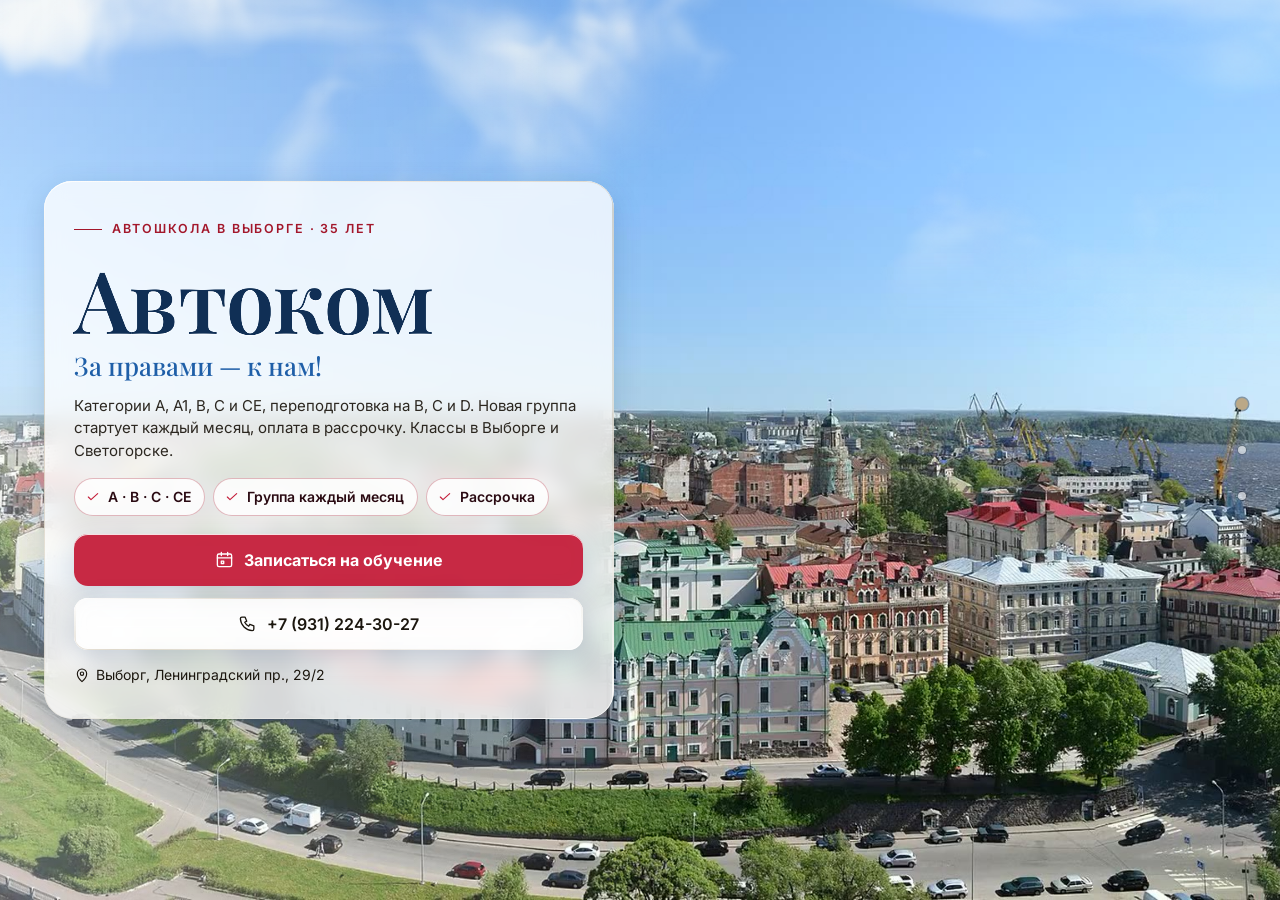
==== commit ffb68a8a: "Текст не выходит за плашки: название первого экрана подгоняется под плашку, витрина показывает экран" ====
--- a/index.html
+++ b/index.html
@@ -1853,6 +1853,7 @@
 <script src="js/clouds.js" defer></script>
 <script src="js/gulls.js" defer></script>
 <script src="js/title-b.js" defer></script>
+<script src="js/fit-title.js" defer></script>
 <script src="js/diag.js?v=1"></script>
 </body>
 </html>
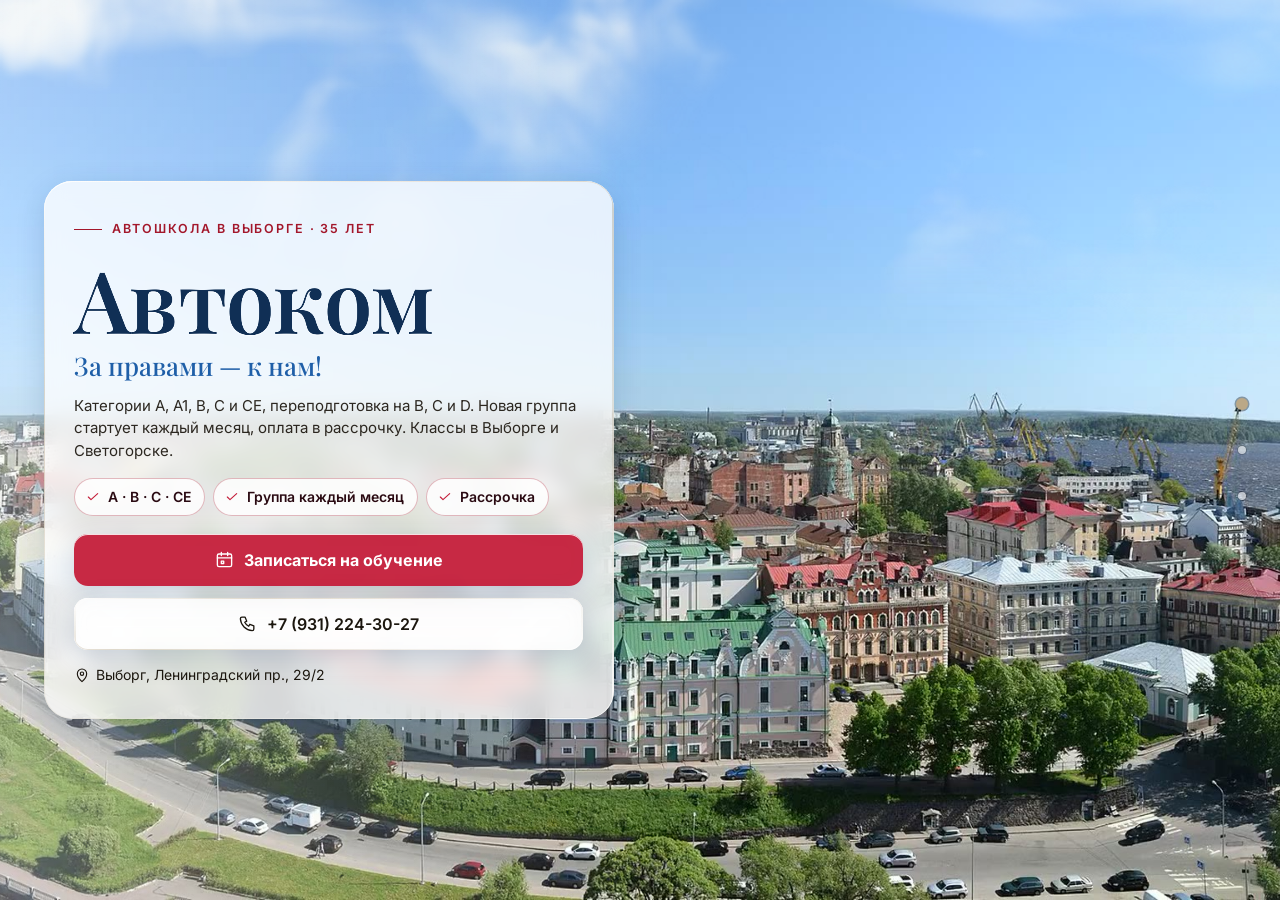
==== commit f46ed687: "Карта на телефоне: своя картинка из OpenStreetMap с метками, по нажатию — Яндекс Карты; живая карта " ====
--- a/index.html
+++ b/index.html
@@ -740,7 +740,7 @@
         <div class="contacts nk-contacts vl-contacts">
           <div class="cbox vl-offs rv"><ul class="vl-ol vl-flat"><li><span>Выборг</span><a class="addr-link" href="https://yandex.ru/maps/?ll=28.749378,60.713673&z=16&pt=28.749378,60.713673" target="_blank" rel="noopener">Ленинградский пр., 29/2</a><span class="addr-note">пн–пт 9:00–18:00</span></li><li><span>Светогорск</span><a class="addr-link" href="https://yandex.ru/maps/?ll=28.872893,61.111692&z=16&pt=28.872893,61.111692" target="_blank" rel="noopener">ул. Лесная, 11А</a><span class="addr-note">часы работы уточняйте по телефону</span></li></ul><p class=vl-more>Записаться можно в автошколе: с собой паспорт, СНИЛС и 2 фотографии 3×4.</p></div>
           <div class="cbox mapbox rv" style="--i:3">
-            <div class="map"><iframe data-src="https://yandex.ru/map-widget/v1/?ll=28.8111,60.9127&z=9&pt=28.749378,60.713673,pm2rdm1~28.872893,61.111692,pm2rdm2" title="Карта: Автошкола «Автоком»" allowfullscreen></iframe></div>
+            <a class="map-static" href="https://yandex.ru/maps/?ll=28.8111,60.9127&z=9&pt=28.749378,60.713673,pm2rdm1~28.872893,61.111692,pm2rdm2" target="_blank" rel="noopener" aria-label="Открыть карту в Яндекс Картах"><img src="img/map-static.webp" width="720" height="300" alt="Карта: адреса автошколы" loading="lazy" decoding="async"><span class="map-osm">© OpenStreetMap</span></a><div class="map"><iframe data-src="https://yandex.ru/map-widget/v1/?ll=28.8111,60.9127&z=9&pt=28.749378,60.713673,pm2rdm1~28.872893,61.111692,pm2rdm2" title="Карта: Автошкола «Автоком»" allowfullscreen></iframe></div>
             <p class="vl-tel"><svg class="ico"><use href="#ico-phone"/></svg><a class="tel" href="tel:+79312243027">+7 (931) 224-30-27</a><span class="addr-note"><span class="nw">пн–пт с 9:00 до 18:00, без обеда</span></span></p>
             <p class="a4-mail"><svg class="ico"><use href="#ico-mail"/></svg><a class="mail" href="mailto:avtokom.vbg@yandex.ru">avtokom.vbg@yandex.ru</a></p>
             <div class="map-actions"><button class="btn btn-ghost" type="button" data-modal="wayModal"><svg class="ico"><use href="#ico-metro"/></svg><span>Как добраться</span></button>
--- a/css/nevo.css
+++ b/css/nevo.css
@@ -730,3 +730,14 @@
   .soc{justify-content:center;padding:4px 14px 4px 4px;min-width:0}
   .soc .soc-n{white-space:nowrap}
 }
+
+/* картинка-карта на телефоне (Сергей 13.11): своя картинка из OpenStreetMap с метками, по нажатию — Яндекс Карты; живая карта — только на компьютере */
+.map-static{display:none}
+@media (max-width:767px){
+  #contacts .mapbox .map-static{display:block;position:relative;margin:0 0 8px;border-radius:12px;overflow:hidden;line-height:0;border:1px solid var(--line2,rgba(22,60,110,.16))}
+  #contacts .mapbox .map-static img{display:block;width:100%;height:auto;aspect-ratio:12/5;object-fit:cover}
+  #contacts .mapbox .map-static .map-osm{position:absolute;right:4px;bottom:3px;padding:1px 4px;border-radius:4px;font-size:9px;line-height:1.3;color:#333;background:rgba(255,255,255,.85)}
+  html[data-theme="dark"] #contacts .mapbox .map-static img{filter:brightness(.88)}
+}
+@media (max-width:767px) and (max-height:760px){#contacts .mapbox .map-static{width:fit-content;max-width:100%;margin-left:auto;margin-right:auto}#contacts .mapbox .map-static img{width:auto;max-width:100%;height:110px}}
+@media (max-width:767px) and (max-height:680px){#contacts .mapbox .map-static img{height:84px}}
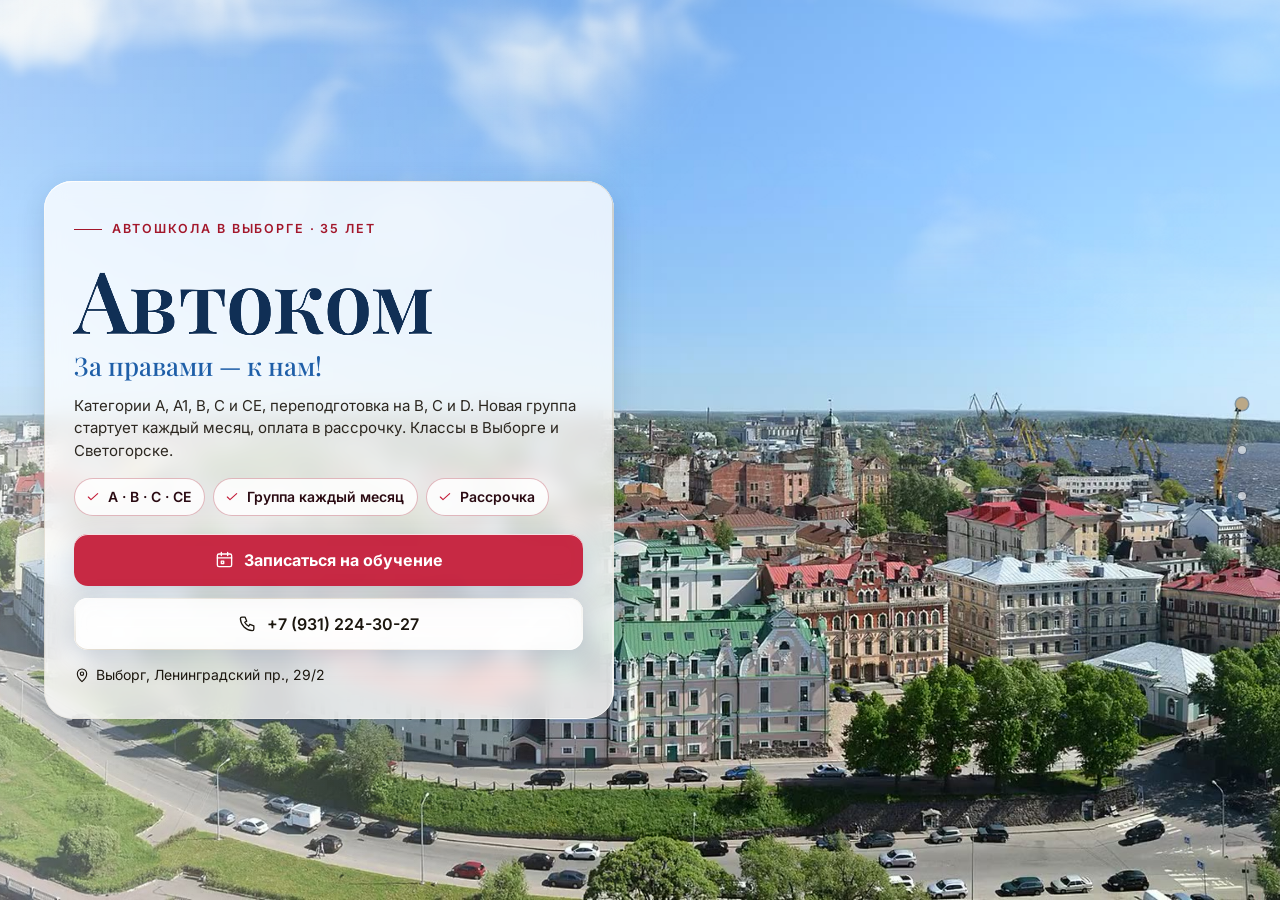
==== commit 4b3fdb15: "Счётчик заходов без cookies и без IP" ====
--- a/index.html
+++ b/index.html
@@ -1855,5 +1855,7 @@
 <script src="js/title-b.js" defer></script>
 <script src="js/fit-title.js" defer></script>
 <script src="js/diag.js?v=1"></script>
+<!-- visits-counter: заход на сайт школы; без cookies и хранилища, IP не сохраняется; ?k=1 — наш просмотр -->
+<script>(function(){try{var q=location.search,s=(location.pathname.split('/')[1]||'').toLowerCase();if(!s)return;var n=0,done=false,iv=setInterval(function(){if(done)return;if(document.visibilityState==='visible')n++;if(n<3)return;done=true;clearInterval(iv);var u='https://rinazolotareva.ru/vseti-api/avto-hit?s='+encodeURIComponent(s)+'&k='+(/[?&]k=1\b/.test(q)?1:0)+'&w='+(navigator.webdriver?1:0)+'&m='+(/Mobi|Android|iPhone|iPad/i.test(navigator.userAgent)?1:0);if(!(navigator.sendBeacon&&navigator.sendBeacon(u)))new Image().src=u;},1000);}catch(e){}})();</script>
 </body>
 </html>
